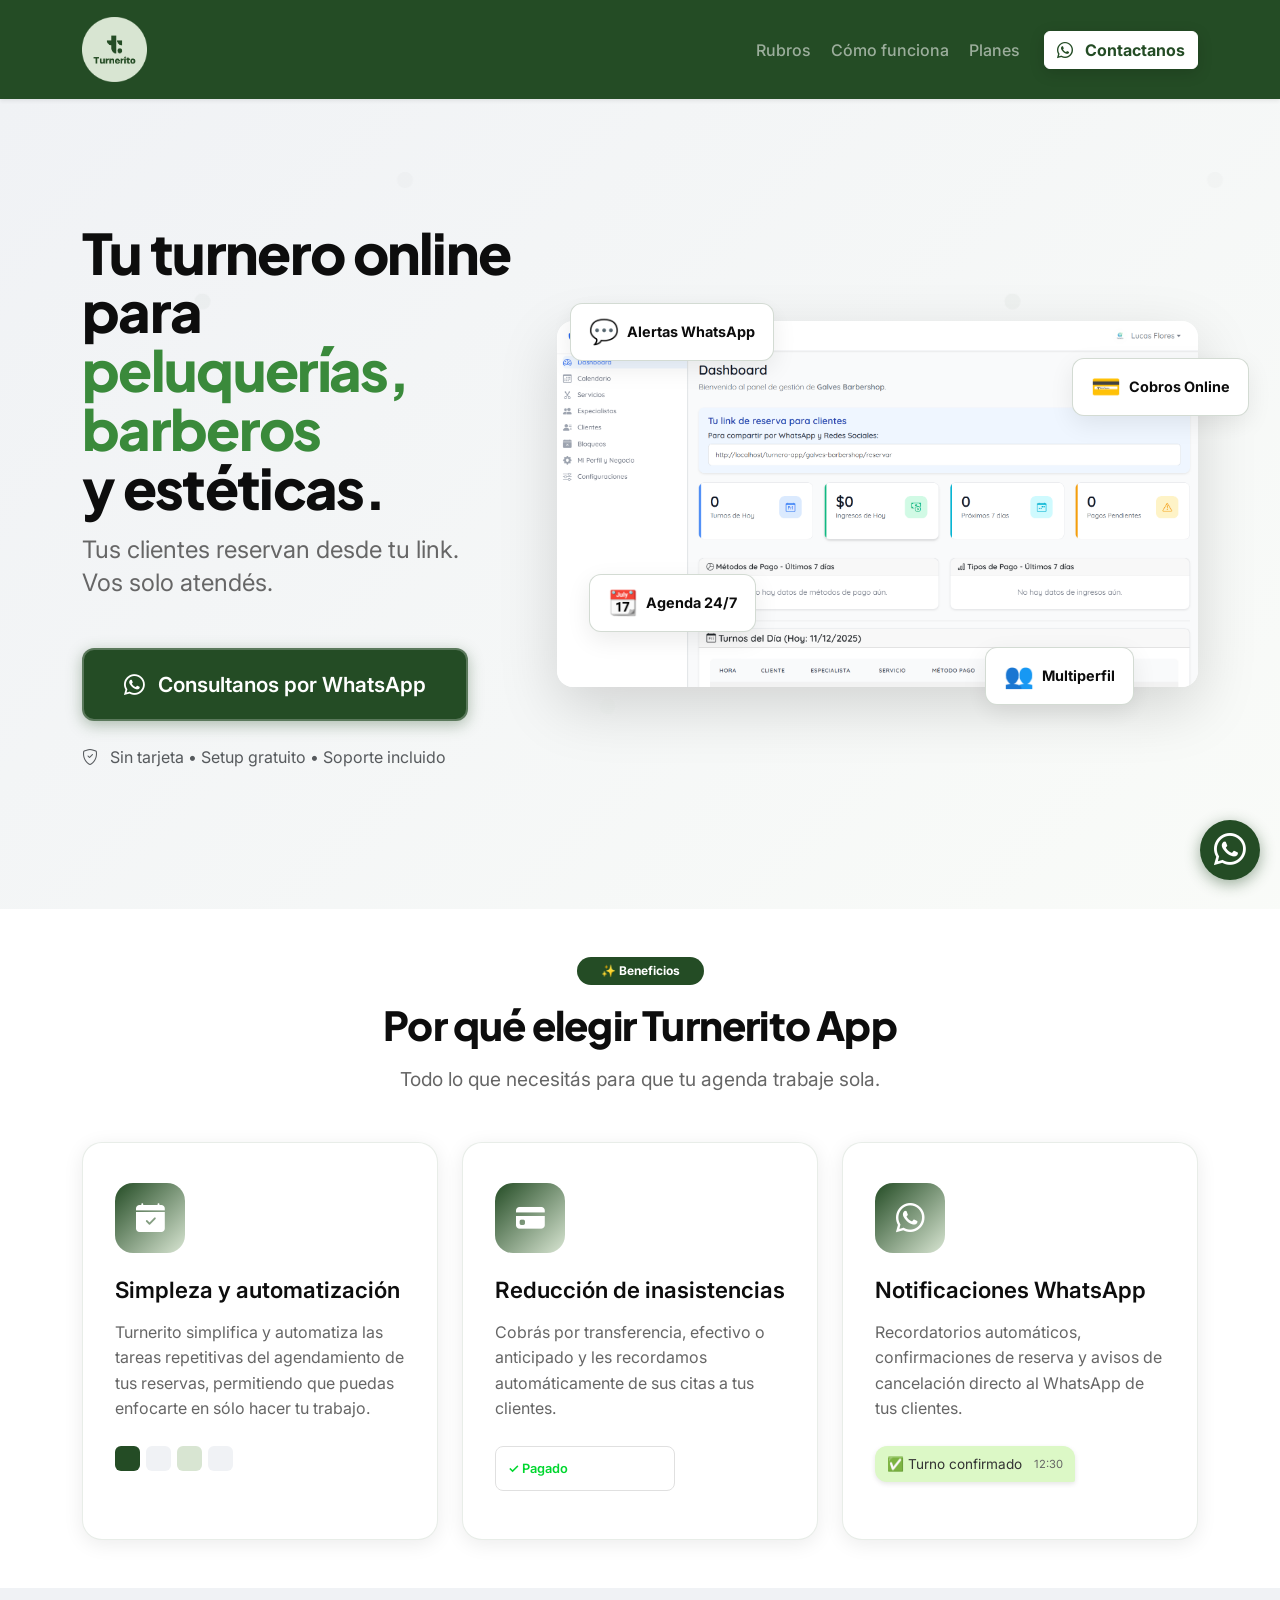
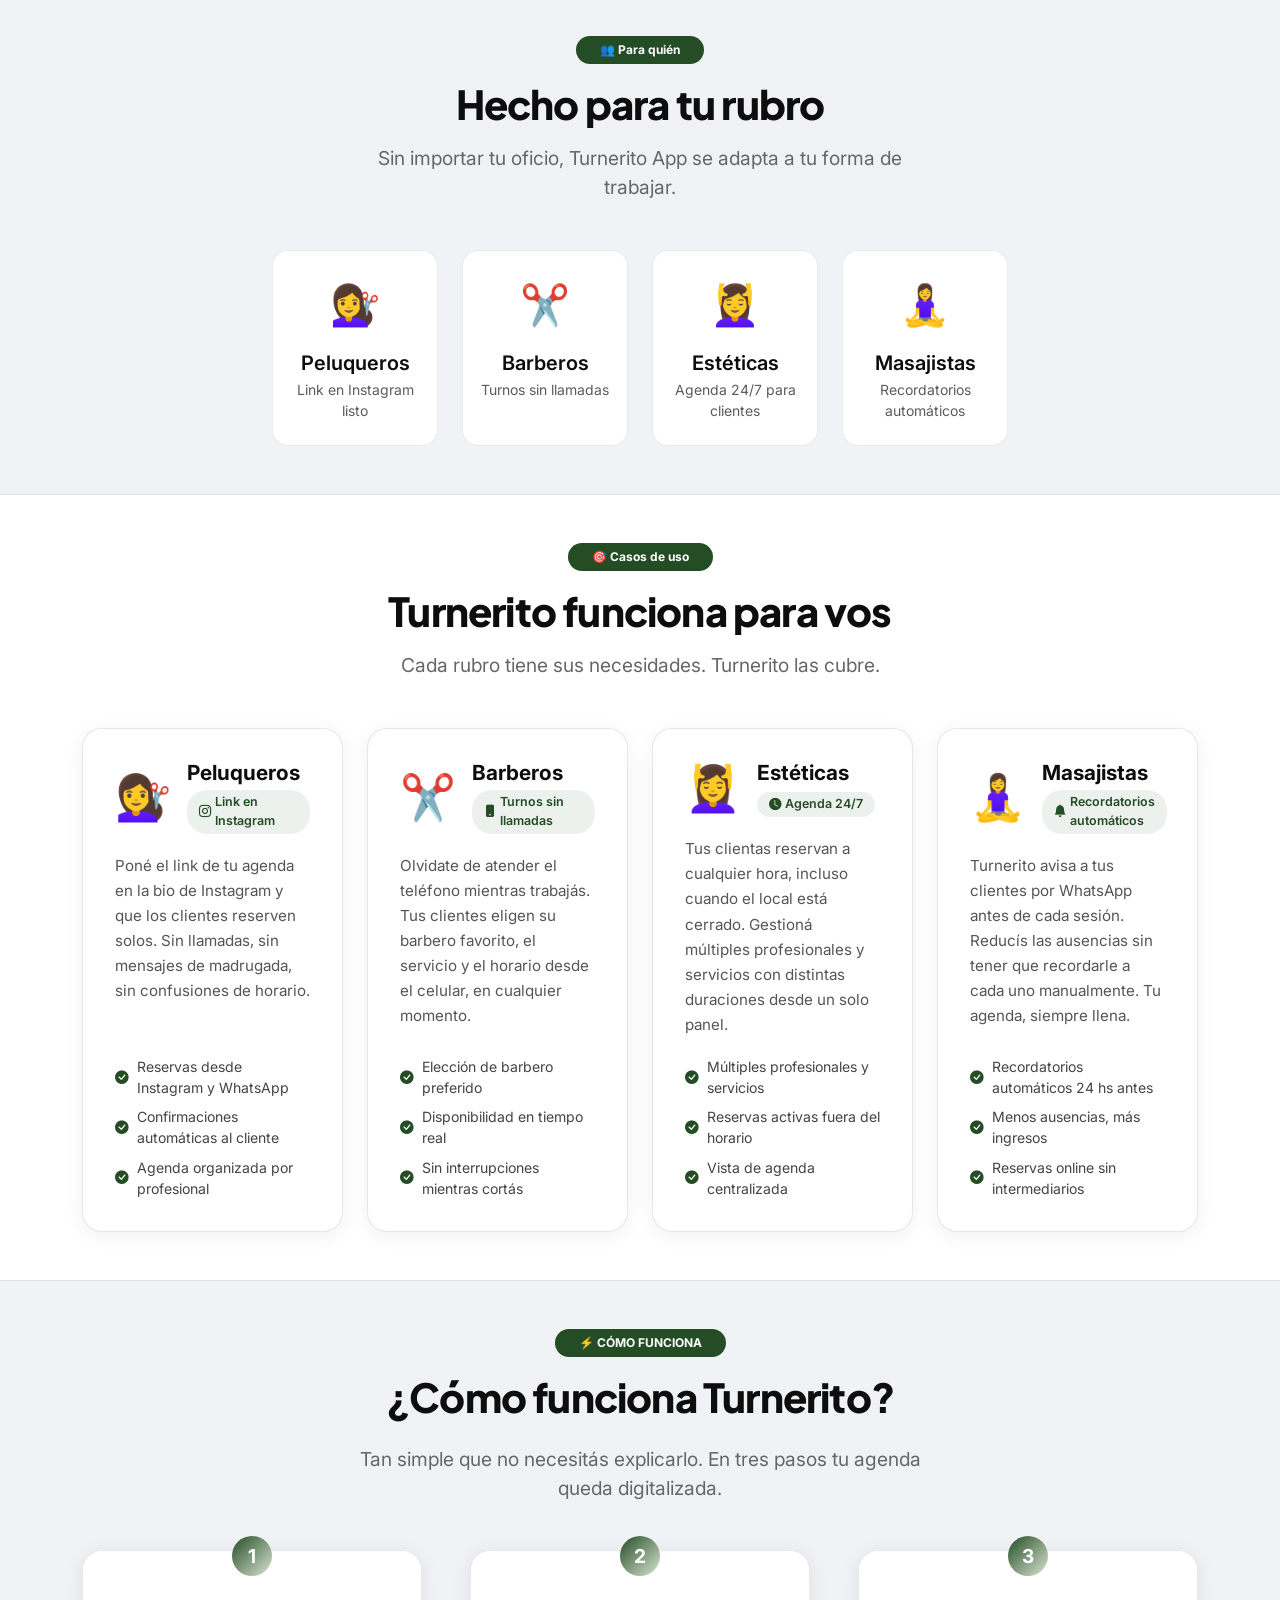
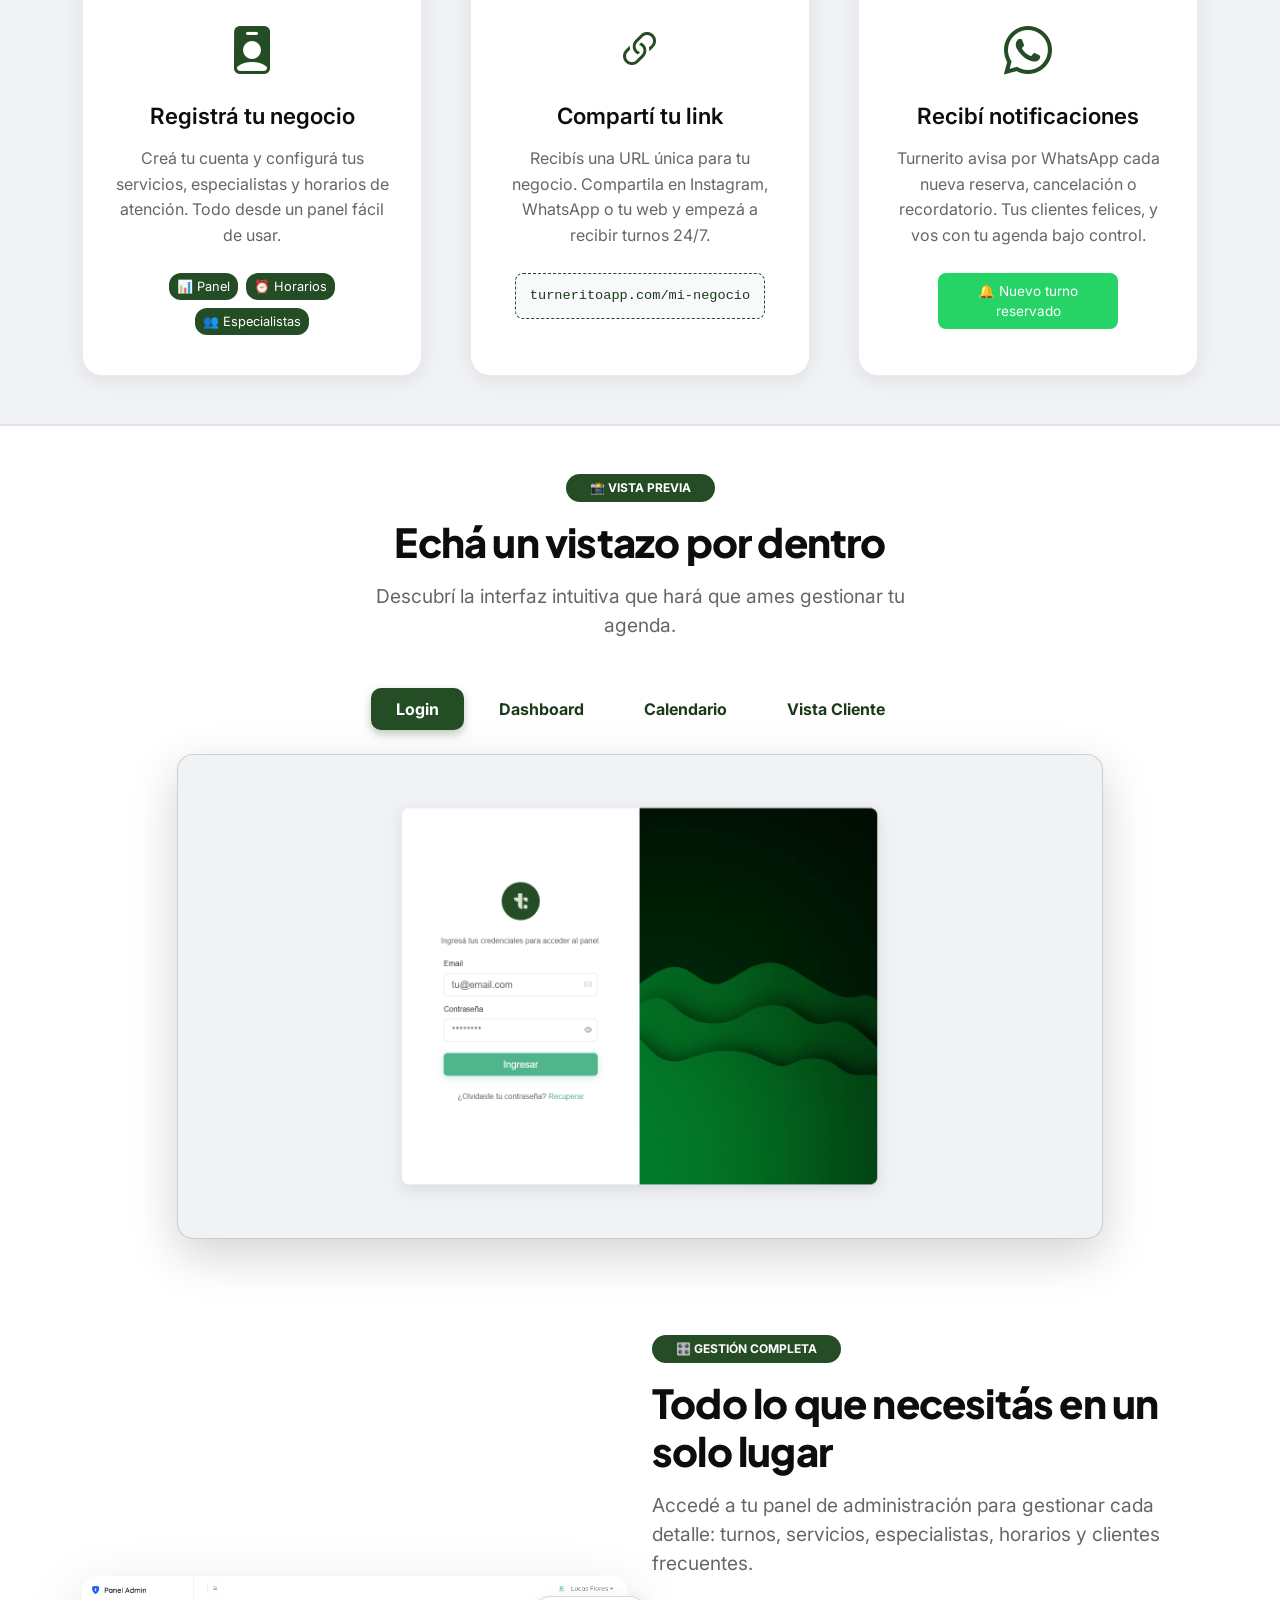
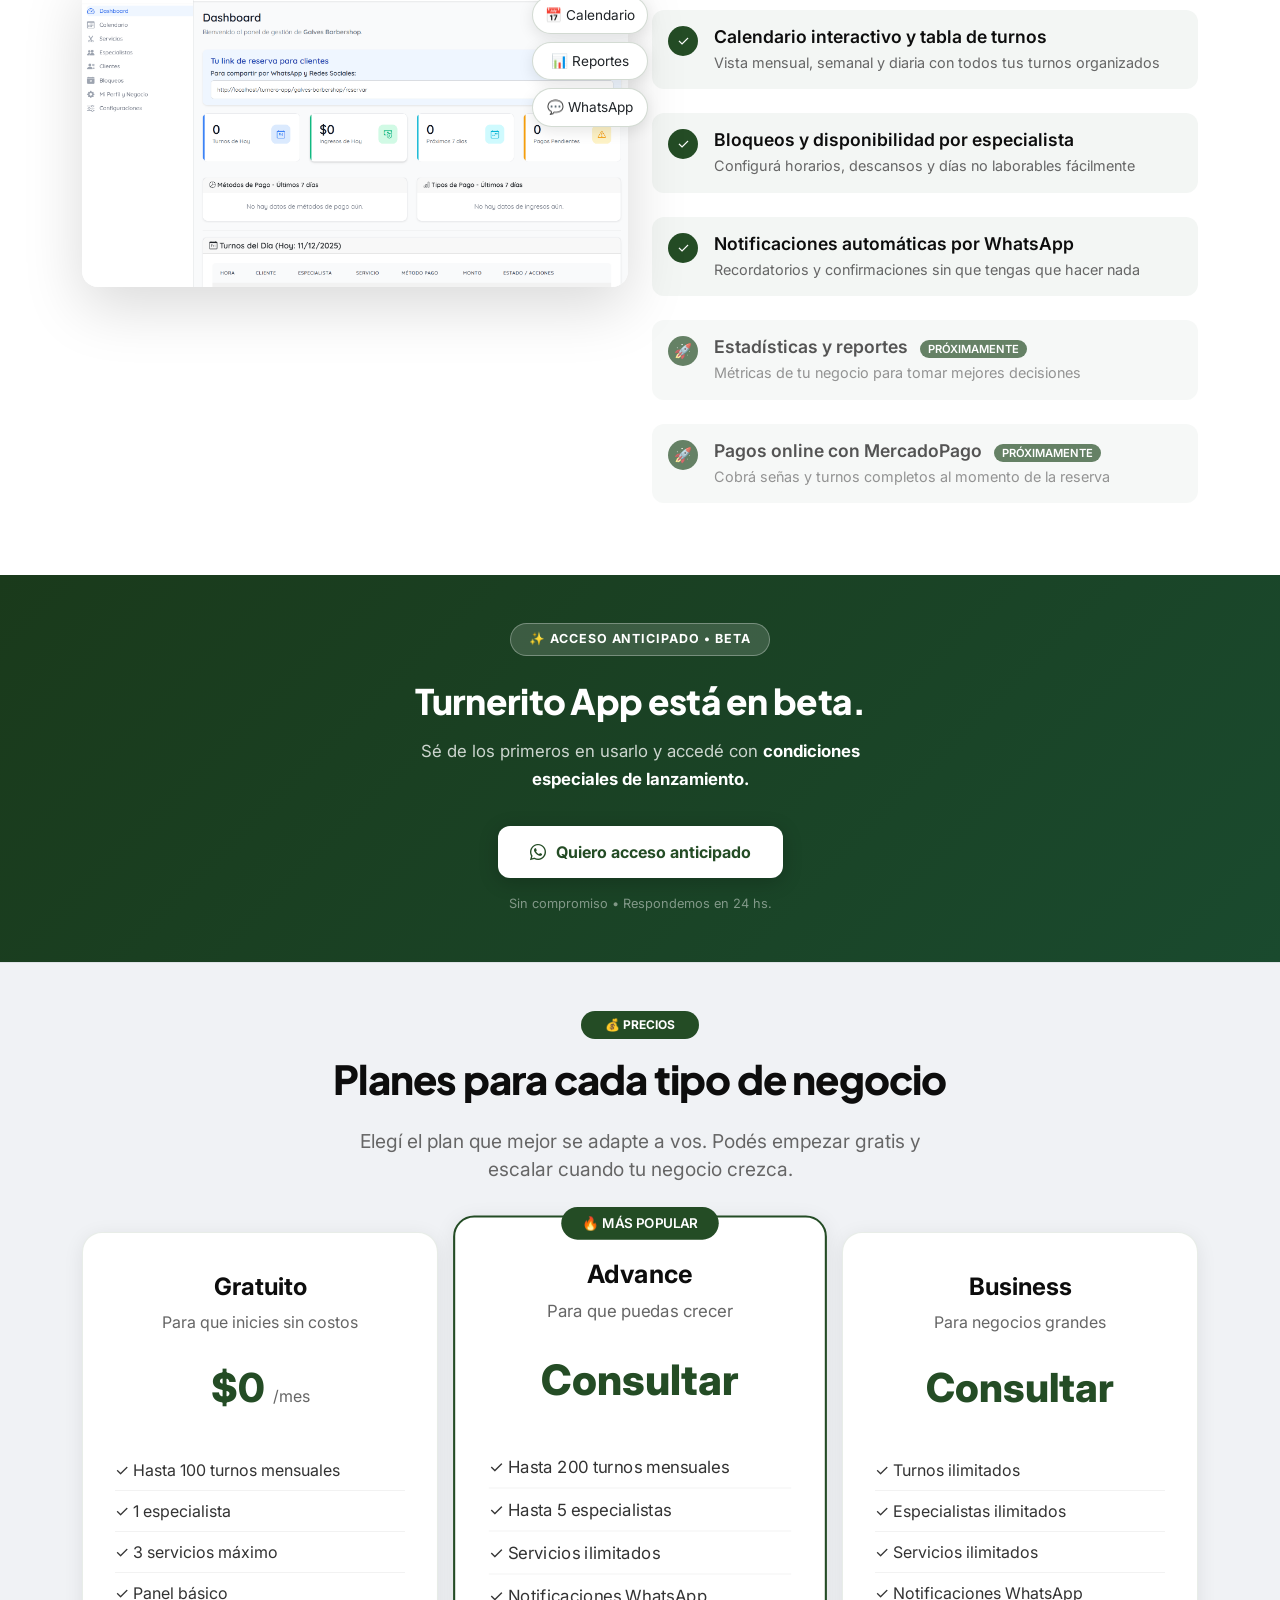
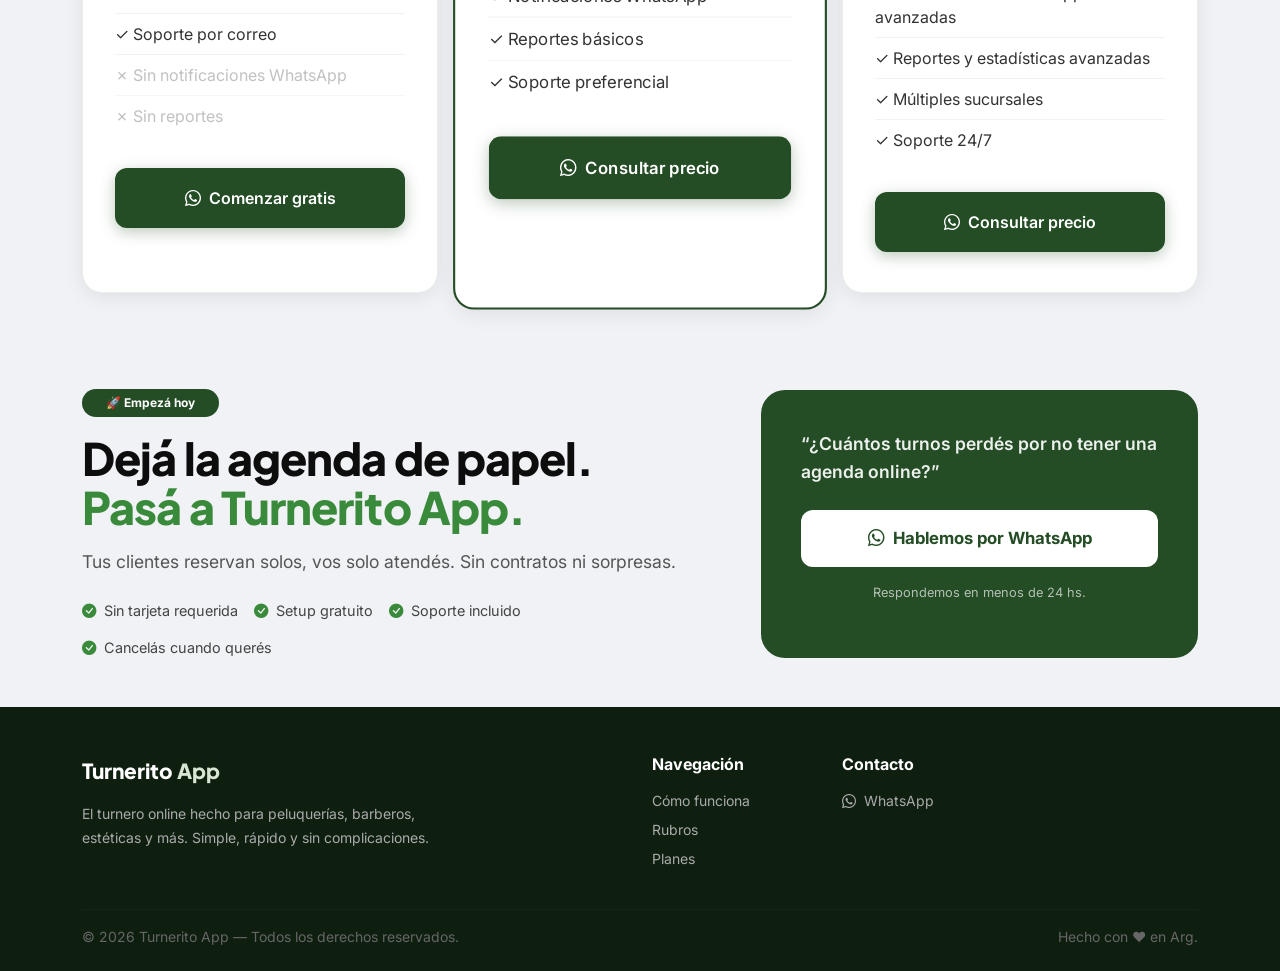
==== index.html @ 919f866d "feat - sumamos script para google analitycs" ====
<!DOCTYPE html>
<html lang="es">

<head>
    <!-- Google Analytics -->
    <script async src="https://www.googletagmanager.com/gtag/js?id=G-C1MW4RNTQC"></script>
    <script>
      window.dataLayer = window.dataLayer || [];
      function gtag(){dataLayer.push(arguments);}
      gtag('js', new Date());

      gtag('config', 'G-C1MW4RNTQC');
    </script>

    <meta charset="UTF-8">
    <meta name="viewport" content="width=device-width, initial-scale=1.0">
    <title>Turnerito App — Tu turnero online para peluquerías, barberos y estéticas</title>

    <!-- SEO básico -->
    <meta name="description" content="Turnerito App: el turnero online para peluquerías, barberos, estéticas y más. Tus clientes reservan desde tu link. Vos solo atendés.">
    <meta name="keywords" content="turnero online, agenda peluquería, reservas barbería, turnos estética, app turnos">
    <meta property="og:title" content="Turnerito App — Tu turnero online">
    <meta property="og:description" content="Tus clientes reservan desde tu link. Vos solo atendés. Sin complicaciones.">
    <meta property="og:type" content="website">
    <meta property="og:url" content="https://turneritoapp.com">

    <!-- Favicon -->
    <link rel="icon" type="image/x-icon" href="img/isologotipo_circular.ico">
    <link rel="shortcut icon" type="image/x-icon" href="img/isologotipo_circular.ico">

    <!-- Fuentes -->
    <link rel="preconnect" href="https://fonts.googleapis.com">
    <link rel="preconnect" href="https://fonts.gstatic.com" crossorigin>
    <link href="https://fonts.googleapis.com/css2?family=Inter:wght@300;400;500;600;700;800&family=Plus+Jakarta+Sans:wght@700;800;900&display=swap" rel="stylesheet">

    <!-- Bootstrap 5 -->
    <link href="https://cdn.jsdelivr.net/npm/bootstrap@5.3.3/dist/css/bootstrap.min.css" rel="stylesheet" integrity="sha384-QWTKZyjpPEjISv5WaRU9OFeRpok6YctnYmDr5pNlyT2bRjXh0JMhjY6hW+ALEwIH" crossorigin="anonymous">
    <!-- Bootstrap Icons -->
    <link rel="stylesheet" href="https://cdn.jsdelivr.net/npm/bootstrap-icons@1.11.3/font/bootstrap-icons.min.css">

    <style>
        /* ============================
           VARIABLES & RESET
        ============================ */
        :root {
            --turnerito-rich-black: #0D0D0D;
            --turnerito-bangladesh-green: #1a3a1b;
            --turnerito-mountain-meadow: #244C25;
            --turnerito-accent: #3a8a3b;
            --turnerito-caribbean-green: #D8E5D2;
            --turnerito-anti-flash-white: #F0F2F5;
            --turnerito-pine: #061816;
            --turnerito-basil: #164B43;
            --bs-body-font-family: "Inter", sans-serif;
            --bs-primary: #244C25;
            --bs-primary-rgb: 36, 76, 37;
            --font-display: "Plus Jakarta Sans", "Inter", sans-serif;
        }

        body {
            font-family: "Inter", sans-serif;
        }

        /* ============================
           BOOTSTRAP OVERRIDES
        ============================ */
        .btn-primary,
        .btn-primary:focus,
        .btn-primary:active {
            background-color: var(--turnerito-mountain-meadow) !important;
            border-color: var(--turnerito-mountain-meadow) !important;
            color: white !important;
            box-shadow: 0 4px 15px rgba(36, 76, 37, 0.3) !important;
        }

        .btn-primary:hover {
            background-color: var(--turnerito-bangladesh-green) !important;
            border-color: var(--turnerito-bangladesh-green) !important;
            transform: translateY(-2px);
            transition: all 0.3s ease;
            box-shadow: 0 6px 20px rgba(26, 58, 27, 0.4) !important;
        }

        .text-primary { color: var(--turnerito-accent) !important; }
        .bg-primary { background-color: var(--turnerito-mountain-meadow) !important; }
        .bg-light { background-color: var(--turnerito-anti-flash-white) !important; }

        .btn-outline-light:hover {
            background-color: rgba(255,255,255,0.15) !important;
        }

        /* ============================
           NAVBAR
        ============================ */
        .navbar {
            background-color: var(--turnerito-mountain-meadow) !important;
        }

        .navbar-brand img {
            height: 65px;
            width: auto;
            object-fit: contain;
        }

        /* ============================
           HERO
        ============================ */
        .hero-section {
            background: linear-gradient(135deg,
                var(--turnerito-anti-flash-white) 0%,
                rgba(216, 229, 210, 0.15) 100%);
            min-height: 90vh;
            display: flex;
            align-items: center;
            position: relative;
            overflow: hidden;
        }

        .hero-section::before {
            content: '';
            position: absolute;
            top: 0; left: 0; right: 0; bottom: 0;
            background: url('data:image/svg+xml,<svg xmlns="http://www.w3.org/2000/svg" viewBox="0 0 100 100"><defs><pattern id="grain" width="100" height="100" patternUnits="userSpaceOnUse"><circle cx="25" cy="25" r="1" fill="%23244C25" opacity="0.03"/><circle cx="75" cy="75" r="1" fill="%23D8E5D2" opacity="0.03"/><circle cx="50" cy="10" r="1" fill="%231a3a1b" opacity="0.02"/></pattern></defs><rect width="100" height="100" fill="url(%23grain)"/></svg>') repeat;
            pointer-events: none;
        }

        .min-vh-90 { min-height: 90vh; }

        .hero-title {
            font-family: var(--font-display);
            font-size: 3.5rem;
            font-weight: 900;
            line-height: 1.05;
            letter-spacing: -0.03em;
            color: var(--turnerito-rich-black);
            animation: fadeInUp 0.8s ease-out 0.4s both;
        }

        .hero-subtitle {
            font-size: 1.5rem;
            font-weight: 400;
            line-height: 1.4;
            color: #666;
            animation: fadeInUp 0.8s ease-out 0.6s both;
        }

        .btn-hero {
            font-size: 1.3rem;
            font-weight: 600;
            padding: 1.2rem 2.5rem;
            border-radius: 12px;
            text-decoration: none;
            animation: fadeInUp 0.8s ease-out 0.8s both;
            transition: all 0.3s ease;
        }

        .btn-hero:hover {
            transform: translateY(-3px) scale(1.02);
            box-shadow: 0 15px 40px rgba(37, 211, 102, 0.35) !important;
        }

        .btn-whatsapp-hero {
            background-color: var(--turnerito-mountain-meadow);
            color: white;
            border: 2px solid rgba(255,255,255,0.25);
            box-shadow: 0 4px 15px rgba(36, 76, 37, 0.35) !important;
        }

        .btn-whatsapp-hero:hover {
            background-color: var(--turnerito-bangladesh-green);
            color: white;
            border-color: rgba(255,255,255,0.35);
        }

        .hero-note {
            animation: fadeInUp 0.8s ease-out 1s both;
        }

        .hero-image-container {
            position: relative;
            animation: fadeInUp 0.8s ease-out 1.2s both;
        }

        .hero-image {
            border-radius: 16px;
            box-shadow: 0 20px 60px rgba(0, 0, 0, 0.15);
            transition: all 0.4s ease-in-out;
            width: 100%;
            max-width: 800px;
        }

        .hero-image:hover {
            transform: translateY(-10px) scale(1.02);
        }

        /* Burbujas flotantes */
        .floating-features {
            position: absolute;
            top: 0; left: 0;
            width: 100%; height: 100%;
            pointer-events: none;
        }

        .feature-bubble {
            position: absolute;
            background: white;
            padding: 10px 18px;
            border-radius: 12px;
            box-shadow: 0 8px 25px rgba(0, 0, 0, 0.08);
            border: 1px solid rgba(36, 76, 37, 0.2);
            animation: float 6s ease-in-out infinite;
            z-index: 10;
            display: inline-block;
        }

        .bubble-1 { top: -5%; left: 2%; animation-delay: 0s; }
        .bubble-2 { top: 10%; right: -8%; animation-delay: 1.5s; }
        .bubble-3 { bottom: 15%; left: 5%; animation-delay: 3s; }
        .bubble-4 { bottom: -5%; right: 10%; animation-delay: 4.5s; }

        .text-mini {
            font-size: 0.9rem;
            color: var(--turnerito-rich-black);
        }

        /* ============================
           SECCIÓN BADGES
        ============================ */
        .section-title {
            font-family: var(--font-display);
            font-size: 2.5rem;
            font-weight: 800;
            color: var(--turnerito-rich-black);
            margin-bottom: 1rem;
            letter-spacing: -0.02em;
        }

        .section-subtitle {
            font-size: 1.2rem;
            color: #666;
            max-width: 600px;
            margin: 0 auto 3rem;
            line-height: 1.5;
        }

        /* ============================
           BENEFIT CARDS
        ============================ */
        .benefit-card {
            background: white;
            border-radius: 20px;
            padding: 2.5rem 2rem;
            height: 100%;
            box-shadow: 0 4px 20px rgba(0, 0, 0, 0.08);
            border: 1px solid rgba(36, 76, 37, 0.1);
            transition: all 0.3s ease;
            position: relative;
            overflow: hidden;
        }

        .benefit-card:hover {
            transform: translateY(-5px);
            box-shadow: 0 10px 40px rgba(0, 0, 0, 0.12);
            border-color: var(--turnerito-mountain-meadow);
        }

        .benefit-icon {
            width: 70px;
            height: 70px;
            border-radius: 18px;
            background: linear-gradient(135deg, var(--turnerito-mountain-meadow), var(--turnerito-caribbean-green));
            display: flex;
            align-items: center;
            justify-content: center;
            margin-bottom: 1.5rem;
            color: white;
            font-size: 1.8rem;
        }

        .benefit-title {
            font-size: 1.4rem;
            font-weight: 600;
            color: var(--turnerito-rich-black);
            margin-bottom: 1rem;
        }

        .benefit-description {
            color: #666;
            line-height: 1.6;
            margin-bottom: 1.5rem;
        }

        /* Previews visuales dentro de benefit cards */
        .mini-calendar {
            display: grid;
            grid-template-columns: repeat(4, 1fr);
            gap: 4px;
            max-width: 120px;
        }

        .calendar-day {
            width: 25px;
            height: 25px;
            border-radius: 6px;
            background: #f0f2f5;
        }

        .calendar-day.active { background: var(--turnerito-mountain-meadow); }
        .calendar-day.booked { background: var(--turnerito-caribbean-green); }

        .payment-preview { max-width: 180px; }

        .payment-card {
            background: white;
            border: 1px solid #e0e0e0;
            border-radius: 8px;
            padding: 12px;
            margin-bottom: 8px;
            display: flex;
            justify-content: space-between;
            align-items: center;
        }

        .payment-brand { font-size: 0.8rem; color: #666; }
        .payment-status { font-size: 0.8rem; color: #00d72f; font-weight: 600; }

        .whatsapp-preview { max-width: 200px; }

        .whatsapp-message {
            background: #dcf8c6;
            border-radius: 12px 12px 2px 12px;
            padding: 8px 12px;
            display: flex;
            justify-content: space-between;
            align-items: center;
            box-shadow: 0 2px 5px rgba(0, 0, 0, 0.1);
        }

        .message-text { font-size: 0.85rem; color: #333; }
        .message-time { font-size: 0.7rem; color: #666; margin-left: 10px; }

        /* ============================
           PROFESSION CARDS
        ============================ */
        .profession-card {
            background: white;
            border-radius: 16px;
            padding: 1.5rem 1rem;
            text-align: center;
            border: 1px solid rgba(36, 76, 37, 0.1);
            transition: all 0.3s ease;
            height: 100%;
        }

        .profession-card:hover {
            transform: translateY(-5px);
            box-shadow: 0 8px 30px rgba(0, 0, 0, 0.1);
            border-color: var(--turnerito-mountain-meadow);
        }

        .profession-icon {
            font-size: 2.5rem;
            margin-bottom: 1rem;
            display: block;
        }

        /* ============================
           USE CASE CARDS
        ============================ */
        .use-case-card {
            background: white;
            border-radius: 20px;
            padding: 2rem;
            border: 1px solid rgba(36, 76, 37, 0.12);
            box-shadow: 0 4px 20px rgba(0, 0, 0, 0.06);
            transition: all 0.3s ease;
            display: flex;
            flex-direction: column;
        }

        .use-case-card:hover {
            transform: translateY(-5px);
            box-shadow: 0 12px 40px rgba(0, 0, 0, 0.11);
            border-color: var(--turnerito-mountain-meadow);
        }

        .use-case-header {
            display: flex;
            align-items: center;
            gap: 1rem;
            margin-bottom: 1.2rem;
        }

        .use-case-emoji {
            font-size: 2.8rem;
            line-height: 1;
            flex-shrink: 0;
        }

        .use-case-title {
            font-size: 1.3rem;
            font-weight: 700;
            color: var(--turnerito-rich-black);
            margin: 0 0 0.3rem;
        }

        .use-case-tag {
            display: inline-flex;
            align-items: center;
            background: rgba(36, 76, 37, 0.08);
            color: var(--turnerito-mountain-meadow);
            border-radius: 20px;
            padding: 3px 12px;
            font-size: 0.78rem;
            font-weight: 600;
        }

        .use-case-desc {
            color: #555;
            line-height: 1.65;
            font-size: 0.95rem;
            margin-bottom: 1.2rem;
            flex: 1;
        }

        .use-case-list {
            list-style: none;
            padding: 0;
            margin: 0;
            display: flex;
            flex-direction: column;
            gap: 0.5rem;
        }

        .use-case-list li {
            display: flex;
            align-items: center;
            gap: 0.5rem;
            font-size: 0.88rem;
            color: #444;
        }

        .use-case-list li i {
            color: var(--turnerito-mountain-meadow);
            font-size: 0.85rem;
            flex-shrink: 0;
        }

        /* ============================
           HOW IT WORKS
        ============================ */
        .step-card {
            background: white;
            border-radius: 20px;
            padding: 2.5rem 2rem;
            height: 100%;
            text-align: center;
            box-shadow: 0 4px 20px rgba(0, 0, 0, 0.08);
            border: 1px solid rgba(36, 76, 37, 0.1);
            transition: all 0.3s ease;
            position: relative;
        }

        .step-card:hover {
            transform: translateY(-5px);
            box-shadow: 0 10px 40px rgba(0, 0, 0, 0.12);
        }

        .step-number {
            position: absolute;
            top: -15px;
            left: 50%;
            transform: translateX(-50%);
            width: 40px;
            height: 40px;
            background: linear-gradient(135deg, var(--turnerito-mountain-meadow), var(--turnerito-caribbean-green));
            color: white;
            border-radius: 50%;
            display: flex;
            align-items: center;
            justify-content: center;
            font-weight: bold;
            font-size: 1.2rem;
        }

        .step-icon {
            font-size: 3rem;
            color: var(--turnerito-mountain-meadow);
            margin: 1.5rem 0 1rem;
        }

        .step-title {
            font-size: 1.4rem;
            font-weight: 600;
            color: var(--turnerito-rich-black);
            margin-bottom: 1rem;
        }

        .step-description {
            color: #666;
            line-height: 1.6;
            margin-bottom: 1.5rem;
        }

        .setup-preview {
            display: flex;
            gap: 8px;
            justify-content: center;
            flex-wrap: wrap;
        }

        .setup-item {
            background: var(--turnerito-mountain-meadow);
            color: white;
            padding: 4px 8px;
            border-radius: 12px;
            font-size: 0.8rem;
        }

        .link-preview {
            background: #f8f9fa;
            border: 1px dashed var(--turnerito-mountain-meadow);
            border-radius: 8px;
            padding: 12px;
            display: flex;
            align-items: center;
            gap: 8px;
            max-width: 250px;
            margin: 0 auto;
        }

        .link-text {
            font-size: 0.85rem;
            color: var(--turnerito-bangladesh-green);
            font-family: monospace;
            flex: 1;
        }

        .copy-btn { background: none; border: none; cursor: pointer; }

        .notification-preview {
            background: #25d366;
            color: white;
            border-radius: 8px;
            padding: 8px 12px;
            font-size: 0.85rem;
            max-width: 180px;
            margin: 0 auto;
        }

        /* ============================
           SCREENSHOTS SECTION
        ============================ */
        .screenshots-section .nav-pills .nav-link {
            color: var(--turnerito-bangladesh-green);
            border: 1px solid transparent;
            transition: all 0.3s ease;
            border-radius: 10px;
            margin: 0 5px;
        }

        .screenshots-section .nav-pills .nav-link.active {
            background-color: var(--turnerito-mountain-meadow) !important;
            color: white !important;
            box-shadow: 0 4px 10px rgba(36, 76, 37, 0.3);
        }

        .screenshots-section .nav-pills .nav-link:hover:not(.active) {
            background-color: rgba(36, 76, 37, 0.08);
            border-color: var(--turnerito-mountain-meadow);
        }

        .tab-content img {
            width: 100%;
            height: auto;
            display: block;
            transition: transform 0.5s ease;
        }

        /* ============================
           MANAGEMENT SECTION
        ============================ */
        .management-image {
            border-radius: 16px;
            box-shadow: 0 20px 60px rgba(0, 0, 0, 0.15);
        }

        .management-image-container { position: relative; }

        .feature-badges {
            position: absolute;
            top: 20px;
            right: -20px;
            display: flex;
            flex-direction: column;
            gap: 8px;
        }

        .feature-badge {
            background: white;
            padding: 8px 12px;
            border-radius: 20px;
            font-size: 0.85rem;
            box-shadow: 0 4px 15px rgba(0, 0, 0, 0.1);
            border: 1px solid rgba(36, 76, 37, 0.2);
        }

        .feature-list { margin-top: 2rem; }

        .feature-item {
            display: flex;
            align-items: flex-start;
            margin-bottom: 1.5rem;
            padding: 1rem;
            background: rgba(36, 76, 37, 0.05);
            border-radius: 12px;
            transition: all 0.3s ease;
        }

        .feature-item:hover {
            background: rgba(36, 76, 37, 0.08);
            transform: translateX(5px);
        }

        .feature-item.coming-soon { opacity: 0.7; }

        .feature-check {
            background: var(--turnerito-mountain-meadow);
            color: white;
            width: 30px;
            height: 30px;
            border-radius: 50%;
            display: flex;
            align-items: center;
            justify-content: center;
            margin-right: 1rem;
            font-size: 0.9rem;
            flex-shrink: 0;
        }

        .feature-content h5 {
            font-size: 1.1rem;
            font-weight: 600;
            color: var(--turnerito-rich-black);
            margin-bottom: 0.3rem;
        }

        .feature-content p {
            color: #666;
            margin: 0;
            font-size: 0.9rem;
        }

        .badge-soon {
            background: var(--turnerito-mountain-meadow);
            color: white;
            font-size: 0.7rem;
            padding: 2px 8px;
            border-radius: 10px;
            margin-left: 8px;
        }

        /* ============================
           PRICING SECTION
        ============================ */
        .pricing-card {
            background: white;
            border-radius: 20px;
            padding: 2.5rem 2rem;
            height: 100%;
            box-shadow: 0 4px 20px rgba(0, 0, 0, 0.08);
            border: 1px solid rgba(36, 76, 37, 0.1);
            transition: all 0.3s ease;
            position: relative;
        }

        .pricing-card:hover {
            transform: translateY(-5px);
            box-shadow: 0 10px 40px rgba(0, 0, 0, 0.12);
        }

        .pricing-card.featured {
            border: 2px solid var(--turnerito-mountain-meadow);
            transform: scale(1.05);
        }

        .popular-badge {
            position: absolute;
            top: -10px;
            left: 50%;
            transform: translateX(-50%);
            background: var(--turnerito-mountain-meadow);
            color: white;
            padding: 6px 20px;
            border-radius: 20px;
            font-size: 0.8rem;
            font-weight: 600;
            white-space: nowrap;
        }

        .pricing-header {
            text-align: center;
            margin-bottom: 2rem;
        }

        .pricing-title {
            font-size: 1.5rem;
            font-weight: 700;
            color: var(--turnerito-rich-black);
            margin-bottom: 0.5rem;
        }

        .pricing-subtitle {
            color: #666;
            margin-bottom: 1.5rem;
        }

        .pricing-price {
            display: flex;
            align-items: baseline;
            justify-content: center;
            gap: 0.5rem;
        }

        .price-amount {
            font-size: 2.5rem;
            font-weight: 800;
            color: var(--turnerito-mountain-meadow);
        }

        .price-period { color: #666; font-size: 1rem; }

        .pricing-features { margin-bottom: 2rem; }

        .pricing-features .feature {
            padding: 0.5rem 0;
            color: #333;
            border-bottom: 1px solid rgba(0, 0, 0, 0.05);
        }

        .pricing-features .feature:last-child { border-bottom: none; }

        .pricing-features .feature-disabled {
            padding: 0.5rem 0;
            color: #999;
            border-bottom: 1px solid rgba(0, 0, 0, 0.05);
            opacity: 0.6;
        }

        .pricing-features .feature-disabled:last-child { border-bottom: none; }

        .pricing-btn {
            width: 100%;
            padding: 1rem 2rem;
            border-radius: 12px;
            font-weight: 600;
            font-size: 1rem;
            border: none;
            cursor: pointer;
            transition: all 0.3s ease;
            text-decoration: none;
            display: flex;
            align-items: center;
            justify-content: center;
            gap: 8px;
        }

        .pricing-btn.btn-whatsapp {
            background-color: var(--turnerito-mountain-meadow);
            color: white;
            border: 2px solid transparent;
            box-shadow: 0 4px 15px rgba(36, 76, 37, 0.3);
        }

        .pricing-btn.btn-whatsapp:hover {
            background-color: var(--turnerito-bangladesh-green);
            transform: translateY(-2px);
            color: white;
            box-shadow: 0 6px 20px rgba(26, 58, 27, 0.4);
        }

        /* ============================
           FINAL CTA
        ============================ */
        .final-cta {
            background: var(--turnerito-anti-flash-white);
            position: relative;
        }

        .cta-title {
            font-family: var(--font-display);
            font-size: 2.8rem;
            font-weight: 800;
            margin-bottom: 1rem;
            line-height: 1.1;
            letter-spacing: -0.02em;
            color: var(--turnerito-rich-black);
        }

        .cta-subtitle {
            font-size: 1.1rem;
            margin-bottom: 1.5rem;
            color: #555;
            line-height: 1.6;
        }

        .cta-trust-items {
            display: flex;
            flex-wrap: wrap;
            gap: 1rem;
            font-size: 0.9rem;
            color: #444;
        }

        .cta-trust-items span i {
            color: var(--turnerito-accent);
        }

        .cta-action-card {
            background: var(--turnerito-mountain-meadow);
            border-radius: 24px;
            padding: 2.5rem;
            color: white;
            height: 100%;
            display: flex;
            flex-direction: column;
            justify-content: center;
        }

        .cta-action-quote {
            font-size: 1.1rem;
            font-weight: 600;
            line-height: 1.6;
            margin-bottom: 1.5rem;
            opacity: 0.92;
        }

        .btn-cta {
            background: white;
            color: var(--turnerito-mountain-meadow);
            padding: 1rem 1.5rem;
            font-size: 1.05rem;
            font-weight: 700;
            border-radius: 12px;
            border: none;
            text-decoration: none;
            display: flex;
            align-items: center;
            justify-content: center;
            gap: 8px;
            width: 100%;
            transition: all 0.3s ease;
        }

        .btn-cta:hover {
            transform: translateY(-2px);
            box-shadow: 0 8px 25px rgba(0, 0, 0, 0.25);
            color: var(--turnerito-bangladesh-green);
        }

        .cta-note {
            font-size: 0.8rem;
            opacity: 0.65;
            margin-top: 1rem;
            text-align: center;
        }

        /* ============================
           WHATSAPP FLOAT
        ============================ */
        .whatsapp-float {
            position: fixed;
            bottom: 20px;
            right: 20px;
            background-color: var(--turnerito-mountain-meadow);
            color: #fff;
            font-size: 2rem;
            width: 60px;
            height: 60px;
            border-radius: 50%;
            display: flex;
            justify-content: center;
            align-items: center;
            box-shadow: 0 4px 15px rgba(36, 76, 37, 0.45);
            z-index: 1000;
            transition: all 0.3s ease;
            text-decoration: none;
        }

        .whatsapp-float:hover {
            background-color: var(--turnerito-bangladesh-green);
            transform: scale(1.1);
            color: white;
        }

        /* ============================
           UTILITIES
        ============================ */
        .py-lg-6 { padding-top: 5rem; padding-bottom: 5rem; }

        /* ============================
           SCROLL OFFSET (sticky nav)
        ============================ */
        section[id], div[id] {
            scroll-margin-top: 78px;
        }

        /* ============================
           ANIMACIONES
        ============================ */
        @keyframes fadeInUp {
            from { opacity: 0; transform: translateY(30px); }
            to   { opacity: 1; transform: translateY(0); }
        }

        @keyframes float {
            0%, 100% { transform: translateY(0px); }
            50%       { transform: translateY(-10px); }
        }

        /* ============================
           RESPONSIVE
        ============================ */
        @media (max-width: 768px) {
            .navbar-brand img { height: 35px !important; }

            .hero-section {
                padding-top: 2rem;
                padding-bottom: 2rem;
                min-height: auto !important;
            }

            .hero-title { font-size: 2.3rem !important; line-height: 1.2 !important; }
            .hero-subtitle { font-size: 1.1rem !important; }

            .btn-hero {
                font-size: 1rem !important;
                padding: 12px 24px !important;
                display: inline-flex !important;
                margin-bottom: 1rem !important;
            }

            .floating-features {
                position: relative !important;
                display: flex !important;
                flex-wrap: wrap;
                gap: 10px;
                justify-content: center;
                margin-top: 30px;
                height: auto !important;
            }

            .feature-bubble {
                position: relative !important;
                top: auto !important; left: auto !important;
                right: auto !important; bottom: auto !important;
                width: calc(50% - 10px) !important;
                animation: none !important;
                padding: 10px !important;
                transform: none !important;
            }

            .hero-image { margin-top: 20px; }

            .screenshots-section .nav-pills {
                flex-wrap: nowrap !important;
                overflow-x: auto !important;
                justify-content: flex-start !important;
                padding-bottom: 15px;
            }

            .screenshots-section .nav-link {
                white-space: nowrap;
                font-size: 0.85rem;
                margin-right: 8px !important;
            }

            .section-title { font-size: 1.8rem !important; }

            .cta-title { font-size: 1.8rem !important; }

            .cta-action-card { border-radius: 18px; padding: 1.8rem; margin-top: 0; }

            .btn-cta {
                font-size: 1rem !important;
                padding: 1rem !important;
            }

            .feature-badges { display: none; }

            .whatsapp-float {
                width: 50px;
                height: 50px;
                bottom: 15px;
                right: 15px;
                font-size: 1.5rem;
            }

            .pricing-card.featured { transform: scale(1); }

            .py-5 {
                padding-top: 3rem !important;
                padding-bottom: 3rem !important;
            }
        }
    </style>
</head>

<body>

<!-- ============================
     NAV
============================ -->
<nav class="navbar navbar-expand-lg navbar-dark shadow-sm sticky-top">
    <div class="container py-1">
        <a class="navbar-brand d-flex align-items-center" href="#">
            <img src="img/isologotipo_completo_circular_positivo.png.png" alt="Turnerito App">
        </a>
        <button class="navbar-toggler border-0" type="button" data-bs-toggle="collapse" data-bs-target="#navbarNav">
            <span class="navbar-toggler-icon"></span>
        </button>
        <div class="collapse navbar-collapse" id="navbarNav">
            <ul class="navbar-nav ms-auto me-3 align-items-lg-center gap-lg-1">
                <li class="nav-item">
                    <a class="nav-link fw-medium" href="#para-quien">Rubros</a>
                </li>
                <li class="nav-item">
                    <a class="nav-link fw-medium" href="#como-funciona">Cómo funciona</a>
                </li>
                <li class="nav-item">
                    <a class="nav-link fw-medium" href="#planes">Planes</a>
                </li>
            </ul>
            <a href="https://wa.me/5493515303017?text=Hola!%20Quiero%20saber%20m%C3%A1s%20sobre%20Turnerito%20%F0%9F%93%85"
               class="btn fw-bold"
               style="background-color: white; color: var(--turnerito-mountain-meadow); border-color: white; box-shadow: 0 4px 15px rgba(0,0,0,0.15);"
               target="_blank">
                <i class="bi bi-whatsapp me-2"></i> Contactanos
            </a>
        </div>
    </div>
</nav>

<!-- ============================
     HERO
============================ -->
<main class="hero-section">
    <div class="container">
        <div class="row align-items-center min-vh-90">
            <div class="col-lg-5 text-center text-lg-start">
                <h1 class="hero-title mb-3">
                    Tu turnero online para<br class="d-none d-lg-block">
                    <span class="text-primary">peluquerías, barberos</span><br class="d-none d-lg-block">
                    y estéticas.
                </h1>

                <p class="hero-subtitle mb-5">
                    Tus clientes reservan desde tu link.<br class="d-none d-lg-block">
                    Vos solo atendés.
                </p>

                <div class="hero-cta mb-4">
                    <a href="https://wa.me/5493515303017?text=Hola!%20Quiero%20saber%20m%C3%A1s%20sobre%20Turnerito%20%F0%9F%93%85"
                       class="btn btn-hero btn-whatsapp-hero shadow-lg"
                       target="_blank">
                        <i class="bi bi-whatsapp me-2"></i>
                        Consultanos por WhatsApp
                    </a>
                </div>

                <p class="hero-note text-muted">
                    <i class="bi bi-shield-check me-2"></i>
                    Sin tarjeta &bull; Setup gratuito &bull; Soporte incluido
                </p>
            </div>

            <div class="col-lg-7 text-center mt-5 mt-lg-0">
                <div class="hero-image-container">
                    <img src="img/sistema-ejemplo2.png" class="img-fluid hero-image" alt="Vista previa del panel de admin">

                    <div class="floating-features">
                        <div class="feature-bubble bubble-1">
                            <div class="d-flex align-items-center">
                                <div class="fs-4 me-2">💬</div>
                                <div class="text-mini fw-bold">Alertas WhatsApp</div>
                            </div>
                        </div>
                        <div class="feature-bubble bubble-2">
                            <div class="d-flex align-items-center">
                                <div class="fs-4 me-2">💳</div>
                                <div class="text-mini fw-bold">Cobros Online</div>
                            </div>
                        </div>
                        <div class="feature-bubble bubble-3">
                            <div class="d-flex align-items-center">
                                <div class="fs-4 me-2">📆</div>
                                <div class="text-mini fw-bold">Agenda 24/7</div>
                            </div>
                        </div>
                        <div class="feature-bubble bubble-4">
                            <div class="d-flex align-items-center">
                                <div class="fs-4 me-2">👥</div>
                                <div class="text-mini fw-bold">Multiperfil</div>
                            </div>
                        </div>
                    </div>
                </div>
            </div>
        </div>
    </div>
</main>

<!-- ============================
     BENEFICIOS
============================ -->
<section class="benefits-section py-5">
    <div class="container">
        <div class="text-center mb-5">
            <div class="section-badge mb-3">
                <span class="badge text-white px-4 py-2 rounded-pill" style="background-color: #244C25;">
                    ✨ Beneficios
                </span>
            </div>
            <h2 class="section-title">Por qué elegir Turnerito App</h2>
            <p class="section-subtitle">
                Todo lo que necesitás para que tu agenda trabaje sola.
            </p>
        </div>

        <div class="row g-4">
            <!-- Benefit 1 -->
            <div class="col-lg-4">
                <div class="benefit-card">
                    <div class="benefit-icon">
                        <i class="bi bi-calendar-check-fill"></i>
                    </div>
                    <div class="benefit-content">
                        <h3 class="benefit-title">Simpleza y automatización</h3>
                        <p class="benefit-description">
                            Turnerito simplifica y automatiza las tareas repetitivas del agendamiento de tus reservas, permitiendo que puedas enfocarte en sólo hacer tu trabajo.
                        </p>
                    </div>
                    <div class="benefit-visual">
                        <div class="feature-preview">
                            <div class="mini-calendar">
                                <div class="calendar-day active"></div>
                                <div class="calendar-day"></div>
                                <div class="calendar-day booked"></div>
                                <div class="calendar-day"></div>
                            </div>
                        </div>
                    </div>
                </div>
            </div>

            <!-- Benefit 2 -->
            <div class="col-lg-4">
                <div class="benefit-card">
                    <div class="benefit-icon">
                        <i class="bi bi-credit-card-fill"></i>
                    </div>
                    <div class="benefit-content">
                        <h3 class="benefit-title">Reducción de inasistencias</h3>
                        <p class="benefit-description">
                            Cobrás por transferencia, efectivo o anticipado y les recordamos automáticamente de sus citas a tus clientes.
                        </p>
                    </div>
                    <div class="benefit-visual">
                        <div class="payment-preview">
                            <div class="payment-card">
                                <span class="payment-status">✓ Pagado</span>
                            </div>
                        </div>
                    </div>
                </div>
            </div>

            <!-- Benefit 3 -->
            <div class="col-lg-4">
                <div class="benefit-card">
                    <div class="benefit-icon">
                        <i class="bi bi-whatsapp"></i>
                    </div>
                    <div class="benefit-content">
                        <h3 class="benefit-title">Notificaciones WhatsApp</h3>
                        <p class="benefit-description">
                            Recordatorios automáticos, confirmaciones de reserva y avisos de cancelación directo al WhatsApp de tus clientes.
                        </p>
                    </div>
                    <div class="benefit-visual">
                        <div class="whatsapp-preview">
                            <div class="whatsapp-message">
                                <span class="message-text">✅ Turno confirmado</span>
                                <span class="message-time">12:30</span>
                            </div>
                        </div>
                    </div>
                </div>
            </div>
        </div>
    </div>
</section>

<!-- ============================
     PARA QUIEN
============================ -->
<section class="for-who-section py-5 bg-light" id="para-quien">
    <div class="container">
        <div class="text-center mb-5">
            <div class="section-badge mb-3">
                <span class="badge text-white px-4 py-2 rounded-pill" style="background-color: #244C25;">
                    👥 Para quién
                </span>
            </div>
            <h2 class="section-title">Hecho para tu rubro</h2>
            <p class="section-subtitle">
                Sin importar tu oficio, Turnerito App se adapta a tu forma de trabajar.
            </p>
        </div>

        <div class="row g-4 justify-content-center">
            <div class="col-6 col-md-4 col-lg-2">
                <div class="profession-card">
                    <div class="profession-icon">💇‍♀️</div>
                    <h3 class="h5 m-0 fw-semibold" style="color: var(--turnerito-rich-black);">Peluqueros</h3>
                    <p class="small text-muted mt-1 mb-0">Link en Instagram listo</p>
                </div>
            </div>
            <div class="col-6 col-md-4 col-lg-2">
                <div class="profession-card">
                    <div class="profession-icon">✂️</div>
                    <h3 class="h5 m-0 fw-semibold" style="color: var(--turnerito-rich-black);">Barberos</h3>
                    <p class="small text-muted mt-1 mb-0">Turnos sin llamadas</p>
                </div>
            </div>
            <div class="col-6 col-md-4 col-lg-2">
                <div class="profession-card">
                    <div class="profession-icon">💆‍♀️</div>
                    <h3 class="h5 m-0 fw-semibold" style="color: var(--turnerito-rich-black);">Estéticas</h3>
                    <p class="small text-muted mt-1 mb-0">Agenda 24/7 para clientes</p>
                </div>
            </div>
            <div class="col-6 col-md-4 col-lg-2">
                <div class="profession-card">
                    <div class="profession-icon">🧘‍♀️</div>
                    <h3 class="h5 m-0 fw-semibold" style="color: var(--turnerito-rich-black);">Masajistas</h3>
                    <p class="small text-muted mt-1 mb-0">Recordatorios automáticos</p>
                </div>
            </div>
        </div>
    </div>
</section>

<!-- ============================
     CASOS DE USO POR RUBRO
============================ -->
<section class="use-cases-section py-5 border-top" style="background: #fff;">
    <div class="container">
        <div class="text-center mb-5">
            <div class="section-badge mb-3">
                <span class="badge text-white px-4 py-2 rounded-pill" style="background-color: #244C25;">
                    🎯 Casos de uso
                </span>
            </div>
            <h2 class="section-title">Turnerito funciona para vos</h2>
            <p class="section-subtitle">
                Cada rubro tiene sus necesidades. Turnerito las cubre.
            </p>
        </div>

        <div class="row g-4">

            <!-- Peluqueros -->
            <div class="col-lg-3 col-md-6">
                <div class="use-case-card h-100">
                    <div class="use-case-header">
                        <span class="use-case-emoji">💇‍♀️</span>
                        <div>
                            <h3 class="use-case-title">Peluqueros</h3>
                            <span class="use-case-tag"><i class="bi bi-instagram me-1"></i>Link en Instagram</span>
                        </div>
                    </div>
                    <p class="use-case-desc">
                        Poné el link de tu agenda en la bio de Instagram y que los clientes reserven solos. Sin llamadas, sin mensajes de madrugada, sin confusiones de horario.
                    </p>
                    <ul class="use-case-list">
                        <li><i class="bi bi-check-circle-fill"></i> Reservas desde Instagram y WhatsApp</li>
                        <li><i class="bi bi-check-circle-fill"></i> Confirmaciones automáticas al cliente</li>
                        <li><i class="bi bi-check-circle-fill"></i> Agenda organizada por profesional</li>
                    </ul>
                </div>
            </div>

            <!-- Barberos -->
            <div class="col-lg-3 col-md-6">
                <div class="use-case-card h-100">
                    <div class="use-case-header">
                        <span class="use-case-emoji">✂️</span>
                        <div>
                            <h3 class="use-case-title">Barberos</h3>
                            <span class="use-case-tag"><i class="bi bi-phone-fill me-1"></i>Turnos sin llamadas</span>
                        </div>
                    </div>
                    <p class="use-case-desc">
                        Olvidate de atender el teléfono mientras trabajás. Tus clientes eligen su barbero favorito, el servicio y el horario desde el celular, en cualquier momento.
                    </p>
                    <ul class="use-case-list">
                        <li><i class="bi bi-check-circle-fill"></i> Elección de barbero preferido</li>
                        <li><i class="bi bi-check-circle-fill"></i> Disponibilidad en tiempo real</li>
                        <li><i class="bi bi-check-circle-fill"></i> Sin interrupciones mientras cortás</li>
                    </ul>
                </div>
            </div>

            <!-- Estéticas -->
            <div class="col-lg-3 col-md-6">
                <div class="use-case-card h-100">
                    <div class="use-case-header">
                        <span class="use-case-emoji">💆‍♀️</span>
                        <div>
                            <h3 class="use-case-title">Estéticas</h3>
                            <span class="use-case-tag"><i class="bi bi-clock-fill me-1"></i>Agenda 24/7</span>
                        </div>
                    </div>
                    <p class="use-case-desc">
                        Tus clientas reservan a cualquier hora, incluso cuando el local está cerrado. Gestioná múltiples profesionales y servicios con distintas duraciones desde un solo panel.
                    </p>
                    <ul class="use-case-list">
                        <li><i class="bi bi-check-circle-fill"></i> Múltiples profesionales y servicios</li>
                        <li><i class="bi bi-check-circle-fill"></i> Reservas activas fuera del horario</li>
                        <li><i class="bi bi-check-circle-fill"></i> Vista de agenda centralizada</li>
                    </ul>
                </div>
            </div>

            <!-- Masajistas -->
            <div class="col-lg-3 col-md-6">
                <div class="use-case-card h-100">
                    <div class="use-case-header">
                        <span class="use-case-emoji">🧘‍♀️</span>
                        <div>
                            <h3 class="use-case-title">Masajistas</h3>
                            <span class="use-case-tag"><i class="bi bi-bell-fill me-1"></i>Recordatorios automáticos</span>
                        </div>
                    </div>
                    <p class="use-case-desc">
                        Turnerito avisa a tus clientes por WhatsApp antes de cada sesión. Reducís las ausencias sin tener que recordarle a cada uno manualmente. Tu agenda, siempre llena.
                    </p>
                    <ul class="use-case-list">
                        <li><i class="bi bi-check-circle-fill"></i> Recordatorios automáticos 24 hs antes</li>
                        <li><i class="bi bi-check-circle-fill"></i> Menos ausencias, más ingresos</li>
                        <li><i class="bi bi-check-circle-fill"></i> Reservas online sin intermediarios</li>
                    </ul>
                </div>
            </div>

        </div>
    </div>
</section>

<!-- ============================
     CÓMO FUNCIONA
============================ -->
<section class="how-it-works py-5 bg-light border-top border-bottom" id="como-funciona">
    <div class="container text-center">
        <div class="section-badge mb-3">
            <span class="badge text-white px-4 py-2 rounded-pill" style="background-color: #244C25;">
                ⚡ CÓMO FUNCIONA
            </span>
        </div>
        <h2 class="section-title mb-4">¿Cómo funciona Turnerito?</h2>
        <p class="section-subtitle mb-5">Tan simple que no necesitás explicarlo. En tres pasos tu agenda queda digitalizada.</p>

        <div class="row g-5">
            <div class="col-md-4">
                <div class="step-card">
                    <div class="step-number">1</div>
                    <div class="step-icon">
                        <i class="bi bi-person-badge-fill"></i>
                    </div>
                    <h3 class="step-title h4">Registrá tu negocio</h3>
                    <p class="step-description">
                        Creá tu cuenta y configurá tus servicios, especialistas y horarios de atención. Todo desde un panel fácil de usar.
                    </p>
                    <div class="step-visual">
                        <div class="setup-preview">
                            <div class="setup-item">📊 Panel</div>
                            <div class="setup-item">⏰ Horarios</div>
                            <div class="setup-item">👥 Especialistas</div>
                        </div>
                    </div>
                </div>
            </div>

            <div class="col-md-4">
                <div class="step-card">
                    <div class="step-number">2</div>
                    <div class="step-icon">
                        <i class="bi bi-link-45deg"></i>
                    </div>
                    <h3 class="step-title h4">Compartí tu link</h3>
                    <p class="step-description">
                        Recibís una URL única para tu negocio. Compartila en Instagram, WhatsApp o tu web y empezá a recibir turnos 24/7.
                    </p>
                    <div class="step-visual">
                        <div class="link-preview">
                            <span class="link-text">turneritoapp.com/mi-negocio</span>
                            <!-- <button class="copy-btn">📋</button> -->
                        </div>
                    </div>
                </div>
            </div>

            <div class="col-md-4">
                <div class="step-card">
                    <div class="step-number">3</div>
                    <div class="step-icon">
                        <i class="bi bi-whatsapp"></i>
                    </div>
                    <h3 class="step-title h4">Recibí notificaciones</h3>
                    <p class="step-description">
                        Turnerito avisa por WhatsApp cada nueva reserva, cancelación o recordatorio. Tus clientes felices, y vos con tu agenda bajo control.
                    </p>
                    <div class="step-visual">
                        <div class="notification-preview">
                            🔔 Nuevo turno reservado
                        </div>
                    </div>
                </div>
            </div>
        </div>
    </div>
</section>

<!-- ============================
     CAPTURAS
============================ -->
<section class="screenshots-section py-5 bg-white border-top">
    <div class="container">
        <div class="text-center mb-5">
            <div class="section-badge mb-3">
                <span class="badge text-white px-4 py-2 rounded-pill" style="background-color: #244C25;">
                    📸 VISTA PREVIA
                </span>
            </div>
            <h2 class="section-title">Echá un vistazo por dentro</h2>
            <p class="section-subtitle">Descubrí la interfaz intuitiva que hará que ames gestionar tu agenda.</p>
        </div>

        <div class="row justify-content-center">
            <div class="col-lg-10">
                <ul class="nav nav-pills justify-content-center mb-4" id="pills-tab" role="tablist">
                    <li class="nav-item" role="presentation">
                        <button class="nav-link active fw-bold px-4" id="pills-login-tab" data-bs-toggle="pill" data-bs-target="#pills-login" type="button" role="tab">Login</button>
                    </li>
                    <li class="nav-item" role="presentation">
                        <button class="nav-link fw-bold px-4" id="pills-dash-tab" data-bs-toggle="pill" data-bs-target="#pills-dash" type="button" role="tab">Dashboard</button>
                    </li>
                    <li class="nav-item" role="presentation">
                        <button class="nav-link fw-bold px-4" id="pills-cal-tab" data-bs-toggle="pill" data-bs-target="#pills-cal" type="button" role="tab">Calendario</button>
                    </li>
                    <li class="nav-item" role="presentation">
                        <button class="nav-link fw-bold px-4" id="pills-reserva-tab" data-bs-toggle="pill" data-bs-target="#pills-reserva" type="button" role="tab">Vista Cliente</button>
                    </li>
                </ul>

                <div class="tab-content bg-light p-2 rounded-4 shadow-lg" id="pills-tabContent" style="border: 1px solid rgba(36, 76, 37, 0.2);">
                    <div class="tab-pane fade show active" id="pills-login" role="tabpanel" tabindex="0">
                        <img src="img/capturas/login-1.png" class="img-fluid rounded-3" alt="Login Turnerito">
                    </div>
                    <div class="tab-pane fade" id="pills-dash" role="tabpanel" tabindex="0">
                        <img src="img/capturas/dashboard-1.png" class="img-fluid rounded-3" alt="Dashboard Turnerito">
                    </div>
                    <div class="tab-pane fade" id="pills-cal" role="tabpanel" tabindex="0">
                        <img src="img/capturas/calendario-1.png" class="img-fluid rounded-3" alt="Calendario de Turnos">
                    </div>
                    <div class="tab-pane fade" id="pills-reserva" role="tabpanel" tabindex="0">
                        <img src="img/capturas/clientes-1.png" class="img-fluid rounded-3" alt="Interfaz de reserva para clientes">
                    </div>
                </div>
            </div>
        </div>
    </div>
</section>

<!-- ============================
     PANEL DE GESTION
============================ -->
<section class="management-section py-5">
    <div class="container">
        <div class="row align-items-center">
            <div class="col-lg-6 mb-4 mb-lg-0 text-center order-2 order-lg-1">
                <div class="management-image-container">
                    <img src="img/sistema-ejemplo2.png" class="img-fluid management-image" alt="Panel de administración Turnerito">
                    <div class="feature-badges">
                        <span class="feature-badge">📅 Calendario</span>
                        <span class="feature-badge">📊 Reportes</span>
                        <span class="feature-badge">💬 WhatsApp</span>
                    </div>
                </div>
            </div>
            <div class="col-lg-6 order-1 order-lg-2">
                <div class="section-badge mb-3">
                    <span class="badge text-white px-4 py-2 rounded-pill" style="background-color: #244C25;">
                        🎛️ GESTIÓN COMPLETA
                    </span>
                </div>
                <h2 class="section-title mb-3">Todo lo que necesitás en un solo lugar</h2>
                <p class="section-subtitle mb-4">
                    Accedé a tu panel de administración para gestionar cada detalle: turnos, servicios, especialistas, horarios y clientes frecuentes.
                </p>

                <div class="feature-list">
                    <div class="feature-item">
                        <div class="feature-check">✓</div>
                        <div class="feature-content">
                            <h5>Calendario interactivo y tabla de turnos</h5>
                            <p>Vista mensual, semanal y diaria con todos tus turnos organizados</p>
                        </div>
                    </div>
                    <div class="feature-item">
                        <div class="feature-check">✓</div>
                        <div class="feature-content">
                            <h5>Bloqueos y disponibilidad por especialista</h5>
                            <p>Configurá horarios, descansos y días no laborables fácilmente</p>
                        </div>
                    </div>
                    <div class="feature-item">
                        <div class="feature-check">✓</div>
                        <div class="feature-content">
                            <h5>Notificaciones automáticas por WhatsApp</h5>
                            <p>Recordatorios y confirmaciones sin que tengas que hacer nada</p>
                        </div>
                    </div>
                    <div class="feature-item coming-soon">
                        <div class="feature-check">🚀</div>
                        <div class="feature-content">
                            <h5>Estadísticas y reportes <span class="badge-soon">PRÓXIMAMENTE</span></h5>
                            <p>Métricas de tu negocio para tomar mejores decisiones</p>
                        </div>
                    </div>
                    <div class="feature-item coming-soon">
                        <div class="feature-check">🚀</div>
                        <div class="feature-content">
                            <h5>Pagos online con MercadoPago <span class="badge-soon">PRÓXIMAMENTE</span></h5>
                            <p>Cobrá señas y turnos completos al momento de la reserva</p>
                        </div>
                    </div>
                </div>
            </div>
        </div>
    </div>
</section>

<!-- ============================
     BETA BANNER
============================ -->
<section style="background: linear-gradient(135deg, var(--turnerito-bangladesh-green) 0%, #1a4a2e 100%);" class="py-5">
    <div class="container">
        <div class="text-center">
            <span style="display: inline-block; background: rgba(255,255,255,0.15); border: 1px solid rgba(255,255,255,0.3); border-radius: 30px; padding: 6px 18px; font-size: 0.78rem; font-weight: 700; color: white; letter-spacing: 0.08em; text-transform: uppercase; margin-bottom: 1.5rem;">
                &#x2728; Acceso anticipado &bull; Beta
            </span>
            <h2 style="font-family: var(--font-display); font-size: 2.2rem; font-weight: 800; color: white; letter-spacing: -0.02em; margin-bottom: 1rem;">
                Turnerito App está en beta.
            </h2>
            <p style="font-size: 1.05rem; color: rgba(255,255,255,0.78); max-width: 480px; margin: 0 auto 2rem; line-height: 1.65;">
                Sé de los primeros en usarlo y accedé con <strong style="color: white;">condiciones especiales de lanzamiento.</strong>
            </p>
            <a href="https://wa.me/5493515303017?text=Hola!%20Quiero%20acceso%20anticipado%20a%20Turnerito%20App"
               target="_blank"
               style="display: inline-flex; align-items: center; gap: 10px; background: white; color: var(--turnerito-mountain-meadow); font-weight: 700; font-size: 1rem; border-radius: 12px; padding: 0.9rem 2rem; text-decoration: none; transition: all 0.3s ease; box-shadow: 0 4px 20px rgba(0,0,0,0.2);">
                <i class="bi bi-whatsapp"></i> Quiero acceso anticipado
            </a>
            <p style="font-size: 0.8rem; color: rgba(255,255,255,0.45); margin-top: 1rem; margin-bottom: 0;">Sin compromiso &bull; Respondemos en 24 hs.</p>
        </div>
    </div>
</section>

<!-- ============================
     PLANES
============================ -->
<section class="pricing-section py-5 bg-light border-top" id="planes">
    <div class="container">
        <div class="text-center mb-5">
            <div class="section-badge mb-3">
                <span class="badge text-white px-4 py-2 rounded-pill" style="background-color: #244C25;">
                    💰 PRECIOS
                </span>
            </div>
            <h2 class="section-title mb-4">Planes para cada tipo de negocio</h2>
            <p class="section-subtitle mb-5">Elegí el plan que mejor se adapte a vos. Podés empezar gratis y escalar cuando tu negocio crezca.</p>
        </div>

        <div class="row g-4 justify-content-center">
            <!-- Plan Free -->
            <div class="col-lg-4">
                <div class="pricing-card">
                    <div class="pricing-header">
                        <h3 class="pricing-title">Gratuito</h3>
                        <div class="pricing-subtitle">Para que inicies sin costos</div>
                        <div class="pricing-price">
                            <span class="price-amount">$0</span>
                            <span class="price-period">/mes</span>
                        </div>
                    </div>
                    <div class="pricing-features">
                        <div class="feature">✓ Hasta 100 turnos mensuales</div>
                        <div class="feature">✓ 1 especialista</div>
                        <div class="feature">✓ 3 servicios máximo</div>
                        <div class="feature">✓ Panel básico</div>
                        <div class="feature">✓ Soporte por correo</div>
                        <div class="feature-disabled">✗ Sin notificaciones WhatsApp</div>
                        <div class="feature-disabled">✗ Sin reportes</div>
                    </div>
                    <a href="https://wa.me/5493515303017?text=Hola!%20Quiero%20comenzar%20con%20Turnerito%20%F0%9F%93%85"
                       class="pricing-btn btn-whatsapp"
                       target="_blank">
                        <i class="bi bi-whatsapp"></i> Comenzar gratis
                    </a>
                </div>
            </div>

            <!-- Plan Advance - DESTACADO -->
            <div class="col-lg-4">
                <div class="pricing-card featured">
                    <div class="popular-badge">🔥 MÁS POPULAR</div>
                    <div class="pricing-header">
                        <h3 class="pricing-title">Advance</h3>
                        <div class="pricing-subtitle">Para que puedas crecer</div>
                        <div class="pricing-price">
                            <span class="price-amount">Consultar</span>
                        </div>
                    </div>
                    <div class="pricing-features">
                        <div class="feature">✓ Hasta 200 turnos mensuales</div>
                        <div class="feature">✓ Hasta 5 especialistas</div>
                        <div class="feature">✓ Servicios ilimitados</div>
                        <div class="feature">✓ Notificaciones WhatsApp</div>
                        <div class="feature">✓ Reportes básicos</div>
                        <div class="feature">✓ Soporte preferencial</div>
                    </div>
                    <a href="https://wa.me/5493515303017?text=Hola!%20Me%20interesa%20el%20plan%20Advance%20de%20Turnerito%20%F0%9F%93%85"
                       class="pricing-btn btn-whatsapp"
                       target="_blank">
                        <i class="bi bi-whatsapp"></i> Consultar precio
                    </a>
                </div>
            </div>

            <!-- Plan Business -->
            <div class="col-lg-4">
                <div class="pricing-card">
                    <div class="pricing-header">
                        <h3 class="pricing-title">Business</h3>
                        <div class="pricing-subtitle">Para negocios grandes</div>
                        <div class="pricing-price">
                            <span class="price-amount">Consultar</span>
                        </div>
                    </div>
                    <div class="pricing-features">
                        <div class="feature">✓ Turnos ilimitados</div>
                        <div class="feature">✓ Especialistas ilimitados</div>
                        <div class="feature">✓ Servicios ilimitados</div>
                        <div class="feature">✓ Notificaciones WhatsApp avanzadas</div>
                        <div class="feature">✓ Reportes y estadísticas avanzadas</div>
                        <div class="feature">✓ Múltiples sucursales</div>
                        <div class="feature">✓ Soporte 24/7</div>
                    </div>
                    <a href="https://wa.me/5493515303017?text=Hola!%20Me%20interesa%20el%20plan%20Business%20de%20Turnerito%20%F0%9F%93%85"
                       class="pricing-btn btn-whatsapp"
                       target="_blank">
                        <i class="bi bi-whatsapp"></i> Consultar precio
                    </a>
                </div>
            </div>
        </div>
    </div>
</section>

<!-- ============================
     CTA FINAL
============================ -->
<section class="final-cta py-5 py-lg-6">
    <div class="container">
        <div class="row align-items-center g-4 g-lg-5">

            <!-- Izquierda: copy -->
            <div class="col-lg-7">
                <span class="badge text-white px-4 py-2 rounded-pill mb-3 d-inline-block" style="background-color: #244C25;">
                    🚀 Empezá hoy
                </span>
                <h2 class="cta-title mb-3">
                    Dejá la agenda de papel.<br class="d-none d-lg-block">
                    <span class="text-primary">Pasá a Turnerito App.</span>
                </h2>
                <p class="cta-subtitle">
                    Tus clientes reservan solos, vos solo atendés.
                    Sin contratos ni sorpresas.
                </p>
                <div class="cta-trust-items">
                    <span><i class="bi bi-check-circle-fill me-1"></i> Sin tarjeta requerida</span>
                    <span><i class="bi bi-check-circle-fill me-1"></i> Setup gratuito</span>
                    <span><i class="bi bi-check-circle-fill me-1"></i> Soporte incluido</span>
                    <span><i class="bi bi-check-circle-fill me-1"></i> Cancelás cuando querés</span>
                </div>
            </div>

            <!-- Derecha: tarjeta de acción -->
            <div class="col-lg-5">
                <div class="cta-action-card">
                    <p class="cta-action-quote">
                        &ldquo;¿Cuántos turnos perdés por no tener una agenda online?&rdquo;
                    </p>
                    <a href="https://wa.me/5493515303017?text=Hola!%20Quiero%20digitalizar%20mi%20negocio%20con%20Turnerito%20App"
                       class="btn-cta"
                       target="_blank">
                        <i class="bi bi-whatsapp"></i>
                        Hablemos por WhatsApp
                    </a>
                    <p class="cta-note">Respondemos en menos de 24 hs.</p>
                </div>
            </div>

        </div>
    </div>
</section>

<!-- ============================
     BOTÓN FLOTANTE WHATSAPP
============================ -->
<a href="https://wa.me/5493515303017?text=Hola!%20Quiero%20saber%20m%C3%A1s%20sobre%20Turnerito%20%F0%9F%93%85"
   class="whatsapp-float"
   target="_blank"
   title="Chateá con nosotros por WhatsApp">
    <i class="bi bi-whatsapp"></i>
</a>

<!-- ============================
     FOOTER
============================ -->
<footer style="background-color: #0e1f0f; color: #aaa;" class="pt-5 pb-4 mt-0">
    <div class="container">
        <div class="row g-4 mb-4">
            <div class="col-lg-4">
                <div class="mb-3">
                    <span style="font-family: var(--font-display); font-size: 1.3rem; font-weight: 800; color: white;">Turnerito <span style="color: var(--turnerito-caribbean-green);">App</span></span>
                </div>
                <p class="small" style="color: #aaa; line-height: 1.7;">El turnero online hecho para peluquerías, barberos, estéticas y más. Simple, rápido y sin complicaciones.</p>
            </div>
            <div class="col-6 col-lg-2 offset-lg-2">
                <h6 class="fw-bold mb-3" style="color: white;">Navegación</h6>
                <ul class="list-unstyled small">
                    <li class="mb-2"><a href="#como-funciona" style="color: #aaa; text-decoration: none;">Cómo funciona</a></li>
                    <li class="mb-2"><a href="#para-quien" style="color: #aaa; text-decoration: none;">Rubros</a></li>
                    <li class="mb-2"><a href="#planes" style="color: #aaa; text-decoration: none;">Planes</a></li>
                </ul>
            </div>
            <div class="col-6 col-lg-2">
                <h6 class="fw-bold mb-3" style="color: white;">Contacto</h6>
                <ul class="list-unstyled small">
                    <li class="mb-2">
                        <a href="https://wa.me/5493515303017" target="_blank" style="color: #aaa; text-decoration: none;">
                            <i class="bi bi-whatsapp me-1"></i> WhatsApp
                        </a>
                    </li>
                </ul>
            </div>
        </div>
        <hr style="border-color: rgba(255,255,255,0.1);">
        <div class="d-flex flex-column flex-md-row justify-content-between align-items-center small" style="color: #666;">
            <span>&copy; 2026 Turnerito App &mdash; Todos los derechos reservados.</span>
            <span class="mt-2 mt-md-0">Hecho con ♥ en Arg.</span>
        </div>
    </div>
</footer>

<!-- Bootstrap JS -->
<script src="https://cdn.jsdelivr.net/npm/bootstrap@5.3.3/dist/js/bootstrap.bundle.min.js" crossorigin="anonymous"></script>

<script>
    // Tooltips Bootstrap
    document.addEventListener('DOMContentLoaded', function () {
        const tooltipTriggerList = [].slice.call(document.querySelectorAll('[data-bs-toggle="tooltip"]'));
        tooltipTriggerList.map(function (el) { return new bootstrap.Tooltip(el); });
    });
</script>

</body>
</html>
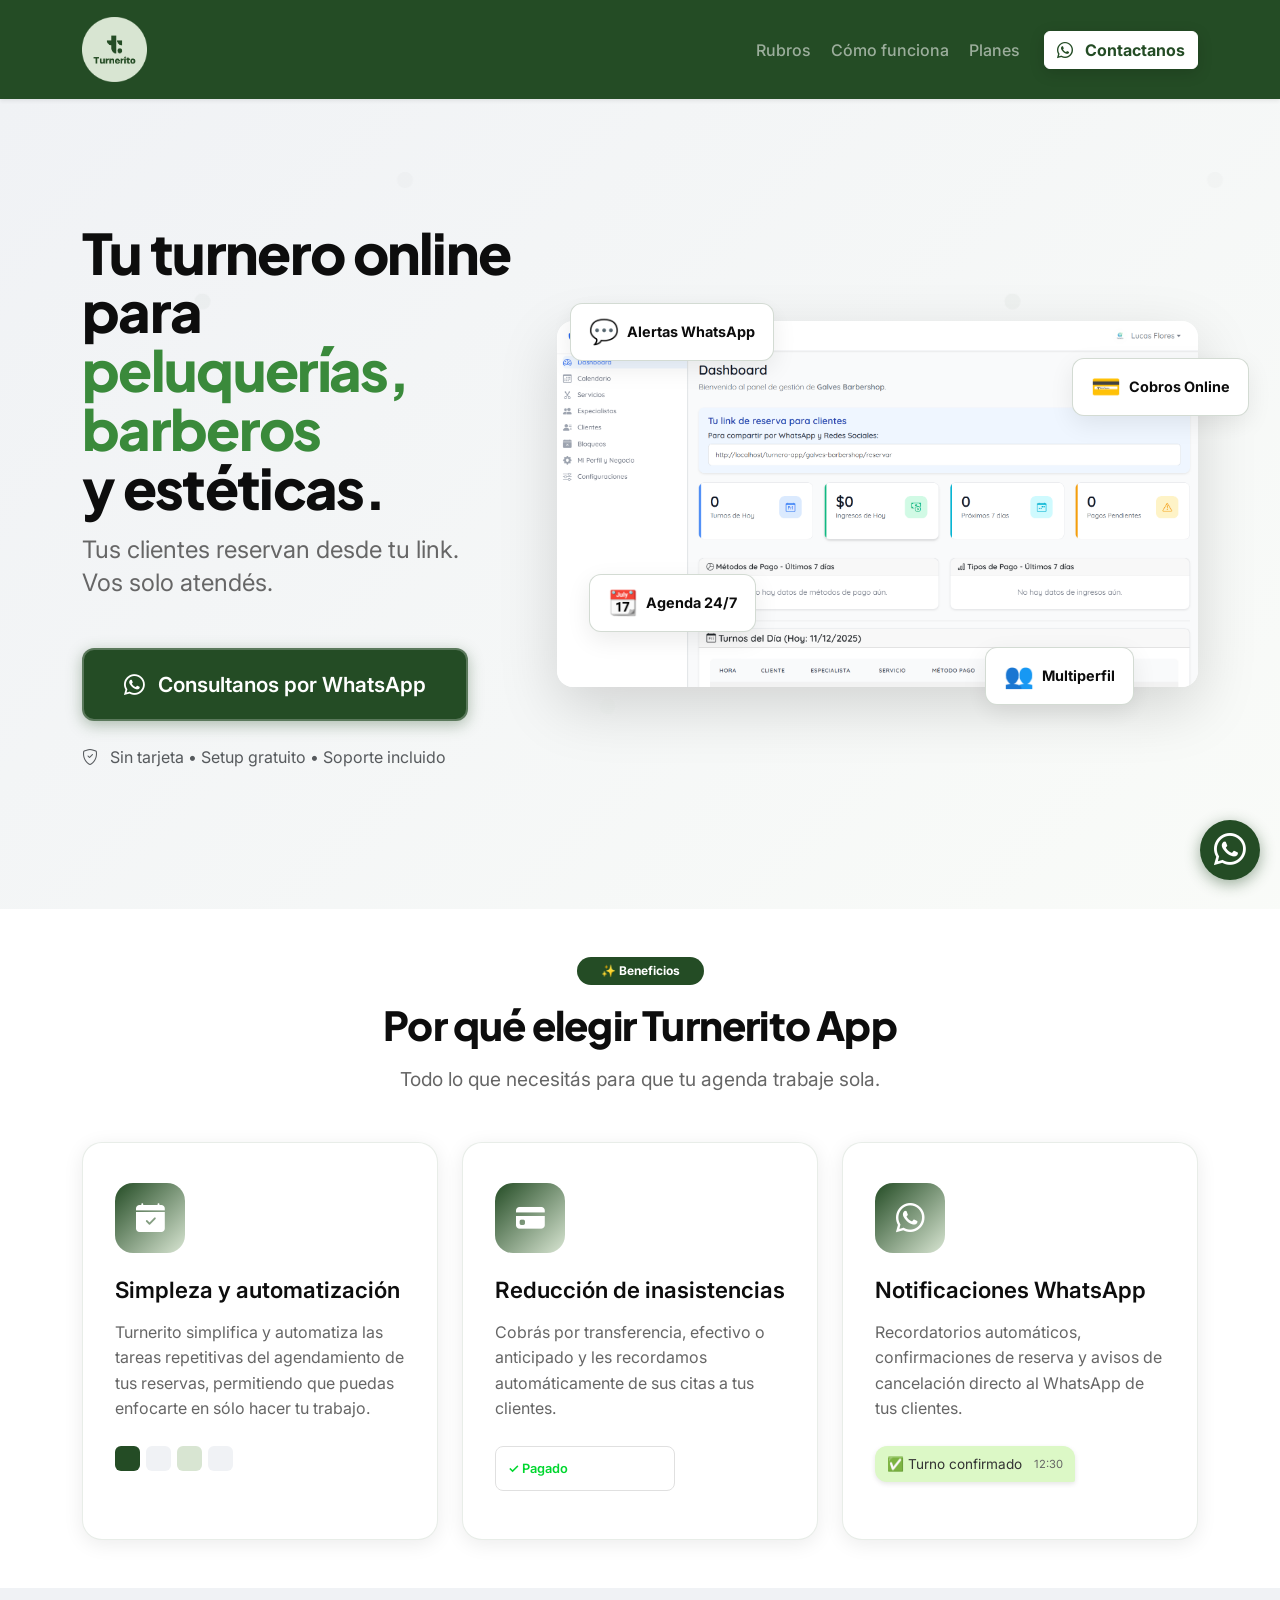
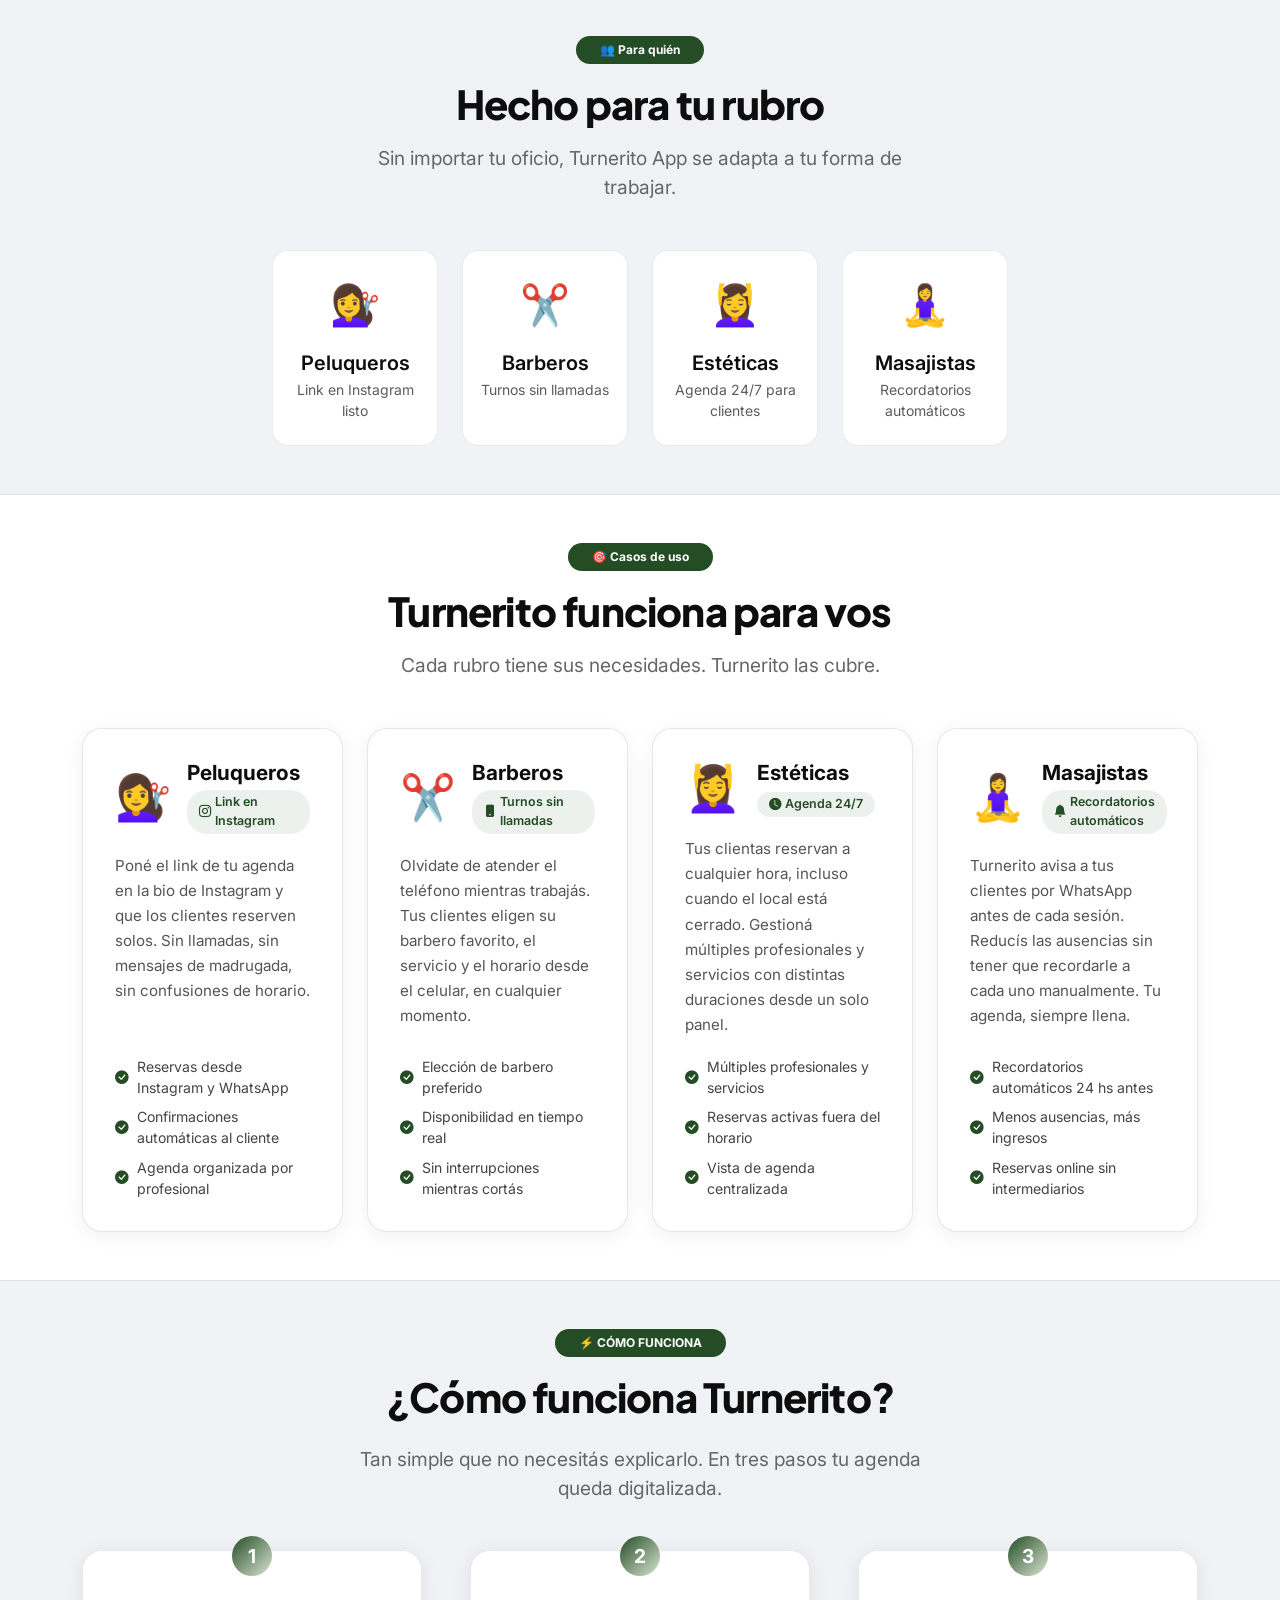
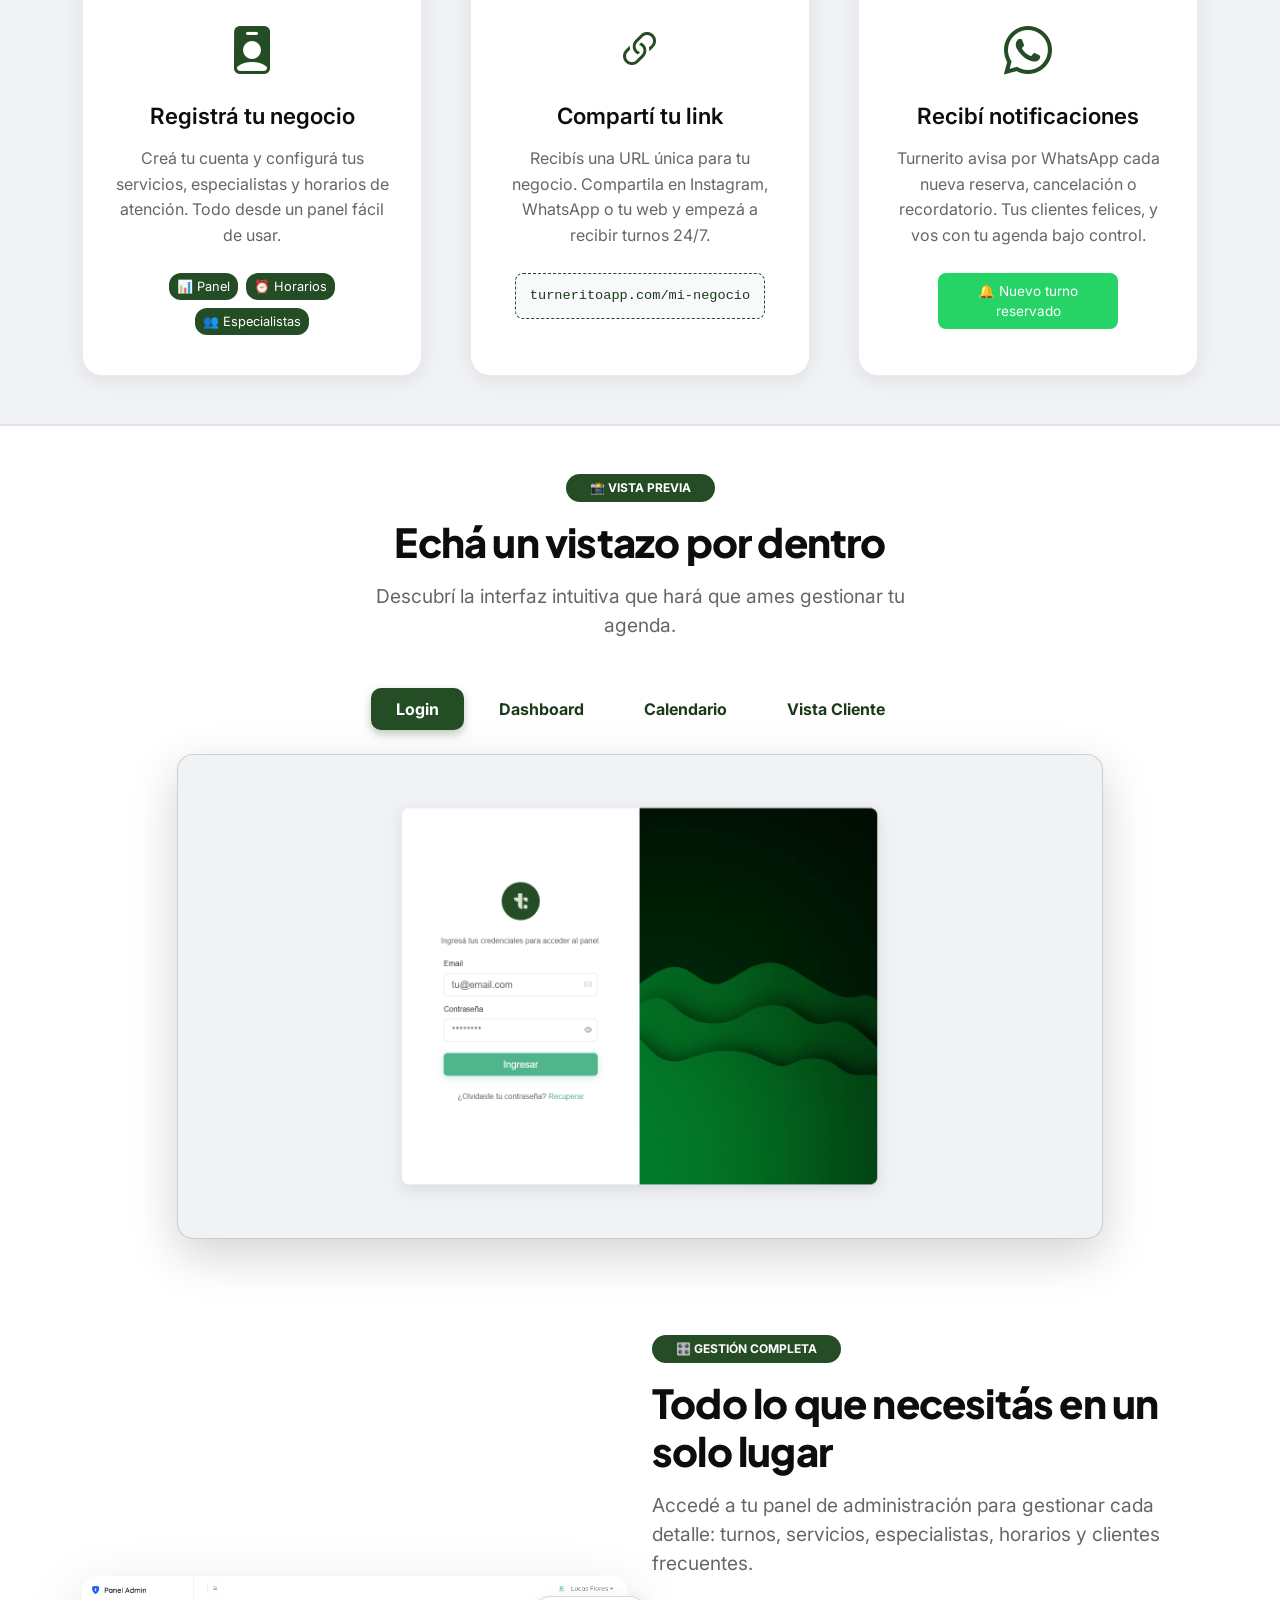
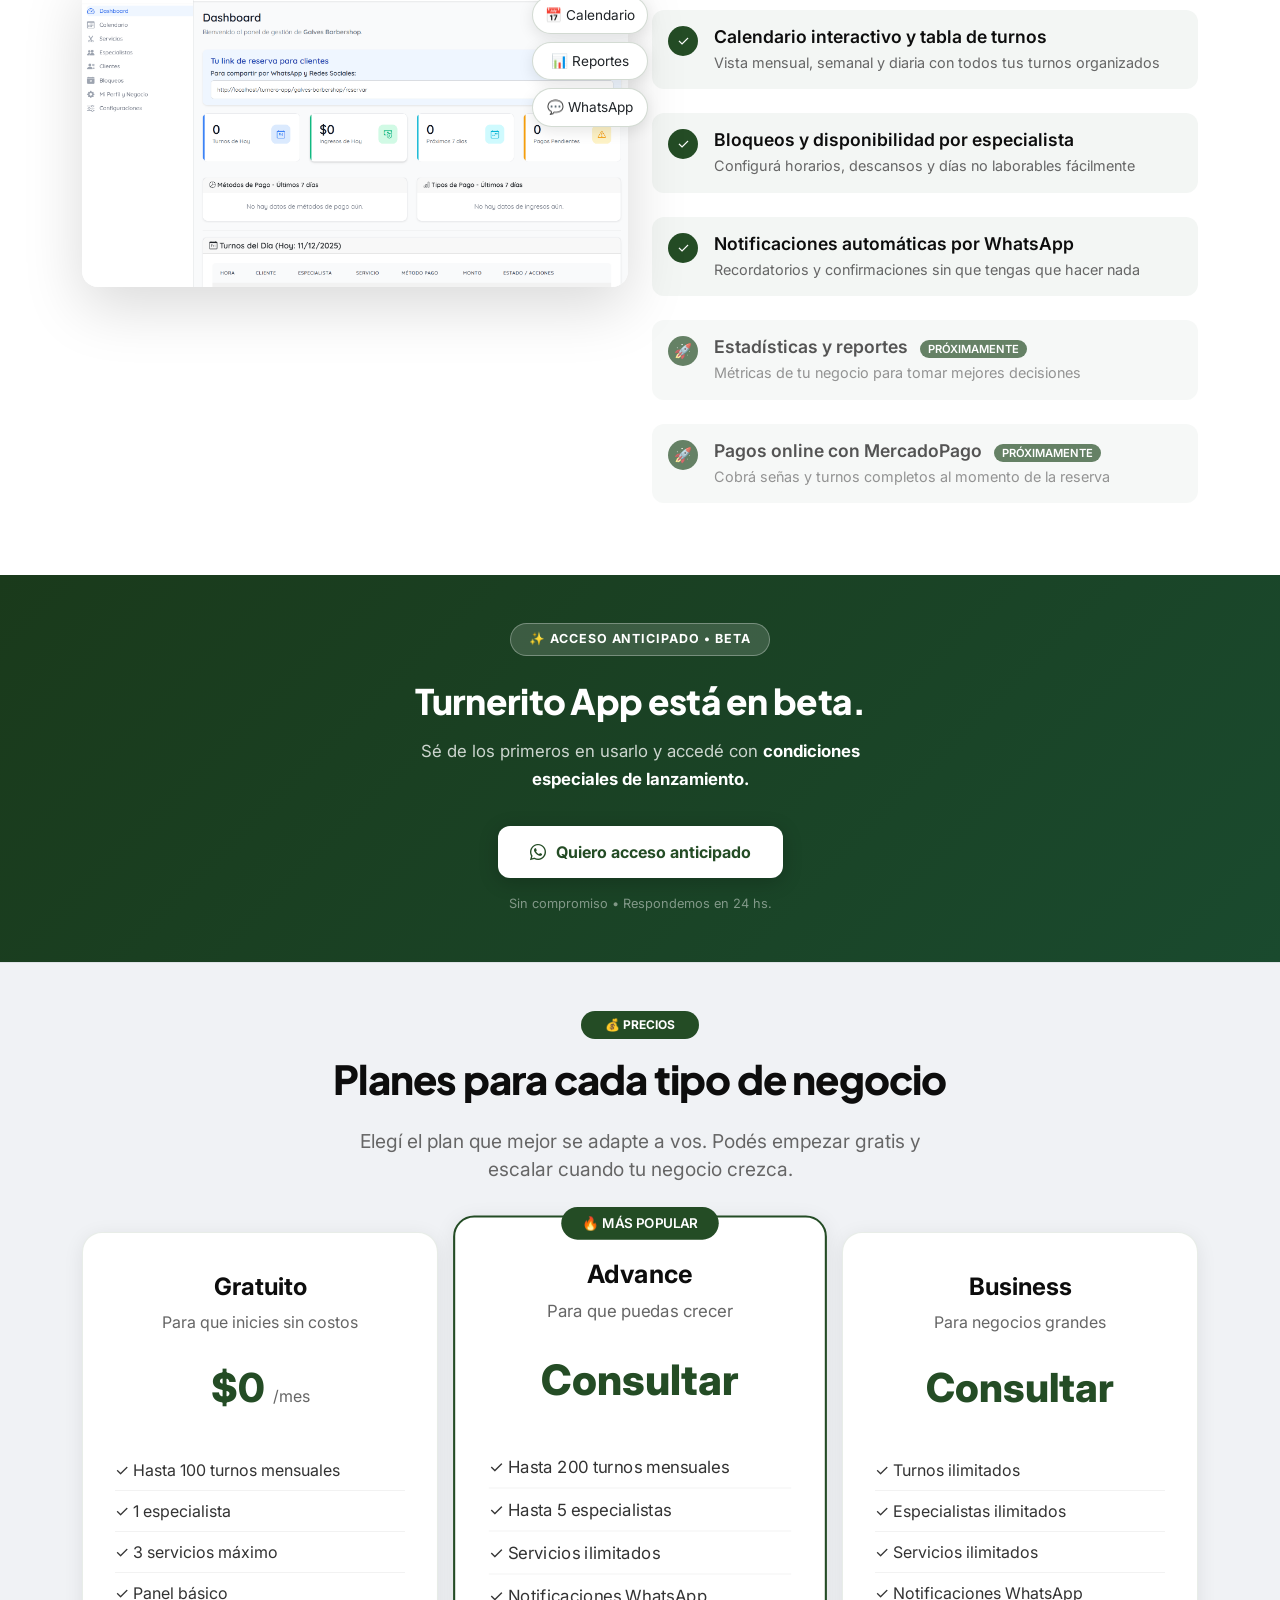
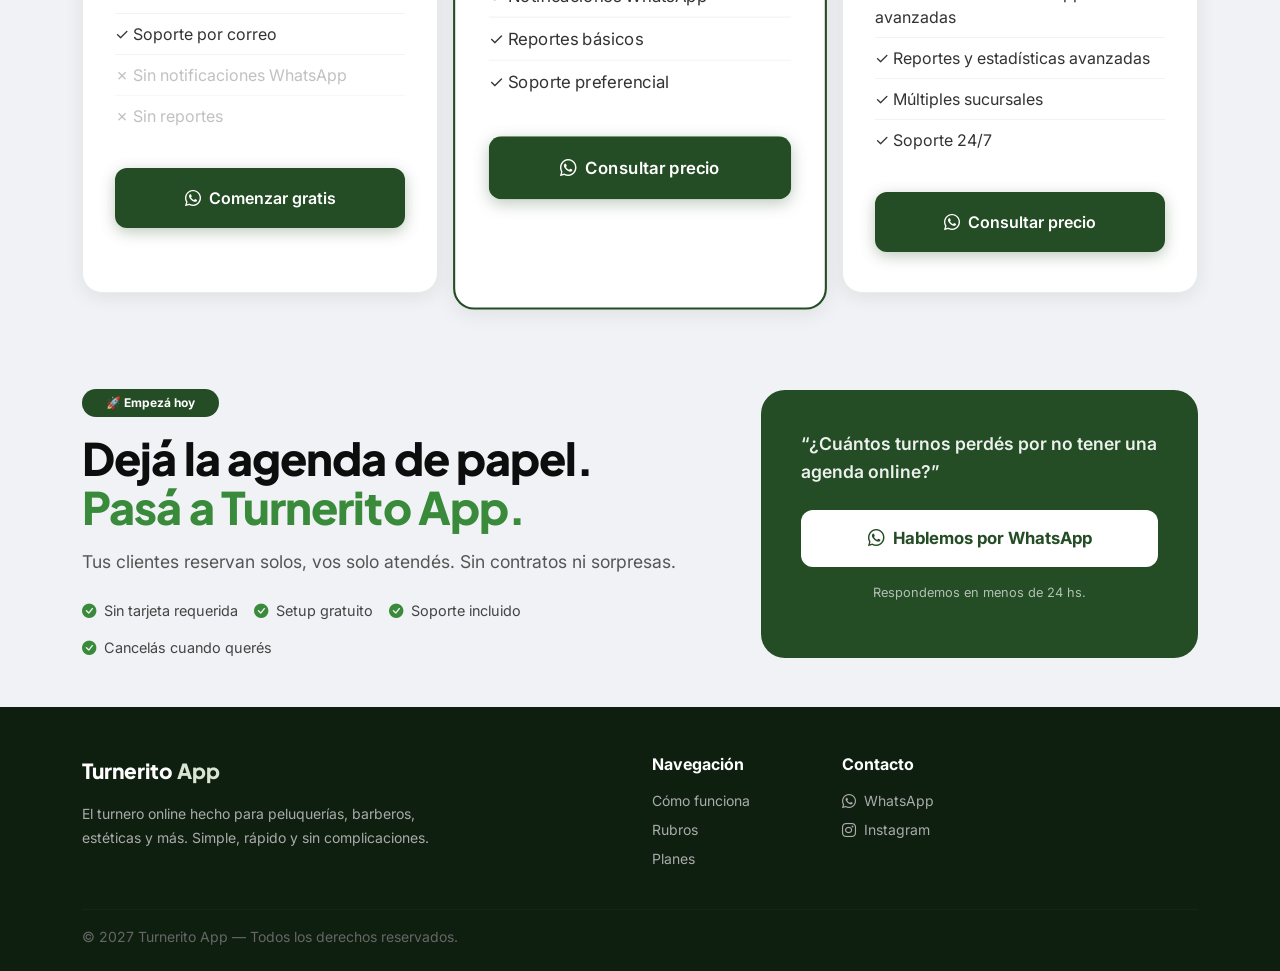
==== commit 094a64f9: "cambios menores" ====
--- a/index.html
+++ b/index.html
@@ -1034,7 +1034,8 @@
             <a href="https://wa.me/5493515303017?text=Hola!%20Quiero%20saber%20m%C3%A1s%20sobre%20Turnerito%20%F0%9F%93%85"
                class="btn fw-bold"
                style="background-color: white; color: var(--turnerito-mountain-meadow); border-color: white; box-shadow: 0 4px 15px rgba(0,0,0,0.15);"
-               target="_blank">
+               target="_blank"
+               onclick="gtag('event', 'click_whatsapp', { event_category: 'CTA', event_label: 'Navbar - Contactanos' });">
                 <i class="bi bi-whatsapp me-2"></i> Contactanos
             </a>
         </div>
@@ -1062,7 +1063,8 @@
                 <div class="hero-cta mb-4">
                     <a href="https://wa.me/5493515303017?text=Hola!%20Quiero%20saber%20m%C3%A1s%20sobre%20Turnerito%20%F0%9F%93%85"
                        class="btn btn-hero btn-whatsapp-hero shadow-lg"
-                       target="_blank">
+                       target="_blank"
+                       onclick="gtag('event', 'click_whatsapp', { event_category: 'CTA', event_label: 'Hero - Consultanos por WhatsApp' });">
                         <i class="bi bi-whatsapp me-2"></i>
                         Consultanos por WhatsApp
                     </a>
@@ -1569,7 +1571,8 @@
             </p>
             <a href="https://wa.me/5493515303017?text=Hola!%20Quiero%20acceso%20anticipado%20a%20Turnerito%20App"
                target="_blank"
-               style="display: inline-flex; align-items: center; gap: 10px; background: white; color: var(--turnerito-mountain-meadow); font-weight: 700; font-size: 1rem; border-radius: 12px; padding: 0.9rem 2rem; text-decoration: none; transition: all 0.3s ease; box-shadow: 0 4px 20px rgba(0,0,0,0.2);">
+               style="display: inline-flex; align-items: center; gap: 10px; background: white; color: var(--turnerito-mountain-meadow); font-weight: 700; font-size: 1rem; border-radius: 12px; padding: 0.9rem 2rem; text-decoration: none; transition: all 0.3s ease; box-shadow: 0 4px 20px rgba(0,0,0,0.2);"
+               onclick="gtag('event', 'click_whatsapp', { event_category: 'CTA', event_label: 'Acceso Anticipado' });">
                 <i class="bi bi-whatsapp"></i> Quiero acceso anticipado
             </a>
             <p style="font-size: 0.8rem; color: rgba(255,255,255,0.45); margin-top: 1rem; margin-bottom: 0;">Sin compromiso &bull; Respondemos en 24 hs.</p>
@@ -1615,7 +1618,8 @@
                     </div>
                     <a href="https://wa.me/5493515303017?text=Hola!%20Quiero%20comenzar%20con%20Turnerito%20%F0%9F%93%85"
                        class="pricing-btn btn-whatsapp"
-                       target="_blank">
+                       target="_blank"
+                       onclick="gtag('event', 'click_whatsapp', { event_category: 'CTA', event_label: 'Pricing - Plan Gratis' });">
                         <i class="bi bi-whatsapp"></i> Comenzar gratis
                     </a>
                 </div>
@@ -1642,7 +1646,8 @@
                     </div>
                     <a href="https://wa.me/5493515303017?text=Hola!%20Me%20interesa%20el%20plan%20Advance%20de%20Turnerito%20%F0%9F%93%85"
                        class="pricing-btn btn-whatsapp"
-                       target="_blank">
+                       target="_blank"
+                       onclick="gtag('event', 'click_whatsapp', { event_category: 'CTA', event_label: 'Pricing - Plan Advance' });">
                         <i class="bi bi-whatsapp"></i> Consultar precio
                     </a>
                 </div>
@@ -1669,7 +1674,8 @@
                     </div>
                     <a href="https://wa.me/5493515303017?text=Hola!%20Me%20interesa%20el%20plan%20Business%20de%20Turnerito%20%F0%9F%93%85"
                        class="pricing-btn btn-whatsapp"
-                       target="_blank">
+                       target="_blank"
+                       onclick="gtag('event', 'click_whatsapp', { event_category: 'CTA', event_label: 'Pricing - Plan Business' });">
                         <i class="bi bi-whatsapp"></i> Consultar precio
                     </a>
                 </div>
@@ -1714,7 +1720,8 @@
                     </p>
                     <a href="https://wa.me/5493515303017?text=Hola!%20Quiero%20digitalizar%20mi%20negocio%20con%20Turnerito%20App"
                        class="btn-cta"
-                       target="_blank">
+                       target="_blank"
+                       onclick="gtag('event', 'click_whatsapp', { event_category: 'CTA', event_label: 'CTA - Hablemos por WhatsApp' });">
                         <i class="bi bi-whatsapp"></i>
                         Hablemos por WhatsApp
                     </a>
@@ -1732,7 +1739,8 @@
 <a href="https://wa.me/5493515303017?text=Hola!%20Quiero%20saber%20m%C3%A1s%20sobre%20Turnerito%20%F0%9F%93%85"
    class="whatsapp-float"
    target="_blank"
-   title="Chateá con nosotros por WhatsApp">
+   title="Chateá con nosotros por WhatsApp"
+   onclick="gtag('event', 'click_whatsapp', { event_category: 'CTA', event_label: 'Botón Flotante' });">
     <i class="bi bi-whatsapp"></i>
 </a>
 
@@ -1760,17 +1768,21 @@
                 <h6 class="fw-bold mb-3" style="color: white;">Contacto</h6>
                 <ul class="list-unstyled small">
                     <li class="mb-2">
-                        <a href="https://wa.me/5493515303017" target="_blank" style="color: #aaa; text-decoration: none;">
+                        <a href="https://wa.me/5493515303017" target="_blank" style="color: #aaa; text-decoration: none;" onclick="gtag('event', 'click_whatsapp', { event_category: 'CTA', event_label: 'Footer - WhatsApp' });">
                             <i class="bi bi-whatsapp me-1"></i> WhatsApp
                         </a>
                     </li>
+                    <li class="mb-2">
+                        <a href="https://www.instagram.com/turnerito.app" target="_blank" style="color: #aaa; text-decoration: none;" onclick="gtag('event', 'click_instagram', { event_category: 'CTA', event_label: 'Footer - Instagram' });">
+                            <i class="bi bi-instagram me-1"></i> Instagram
+                        </a>
+                    </li>
                 </ul>
             </div>
         </div>
         <hr style="border-color: rgba(255,255,255,0.1);">
         <div class="d-flex flex-column flex-md-row justify-content-between align-items-center small" style="color: #666;">
-            <span>&copy; 2026 Turnerito App &mdash; Todos los derechos reservados.</span>
-            <span class="mt-2 mt-md-0">Hecho con ♥ en Arg.</span>
+            <span>&copy; 2027 Turnerito App &mdash; Todos los derechos reservados.</span>
         </div>
     </div>
 </footer>
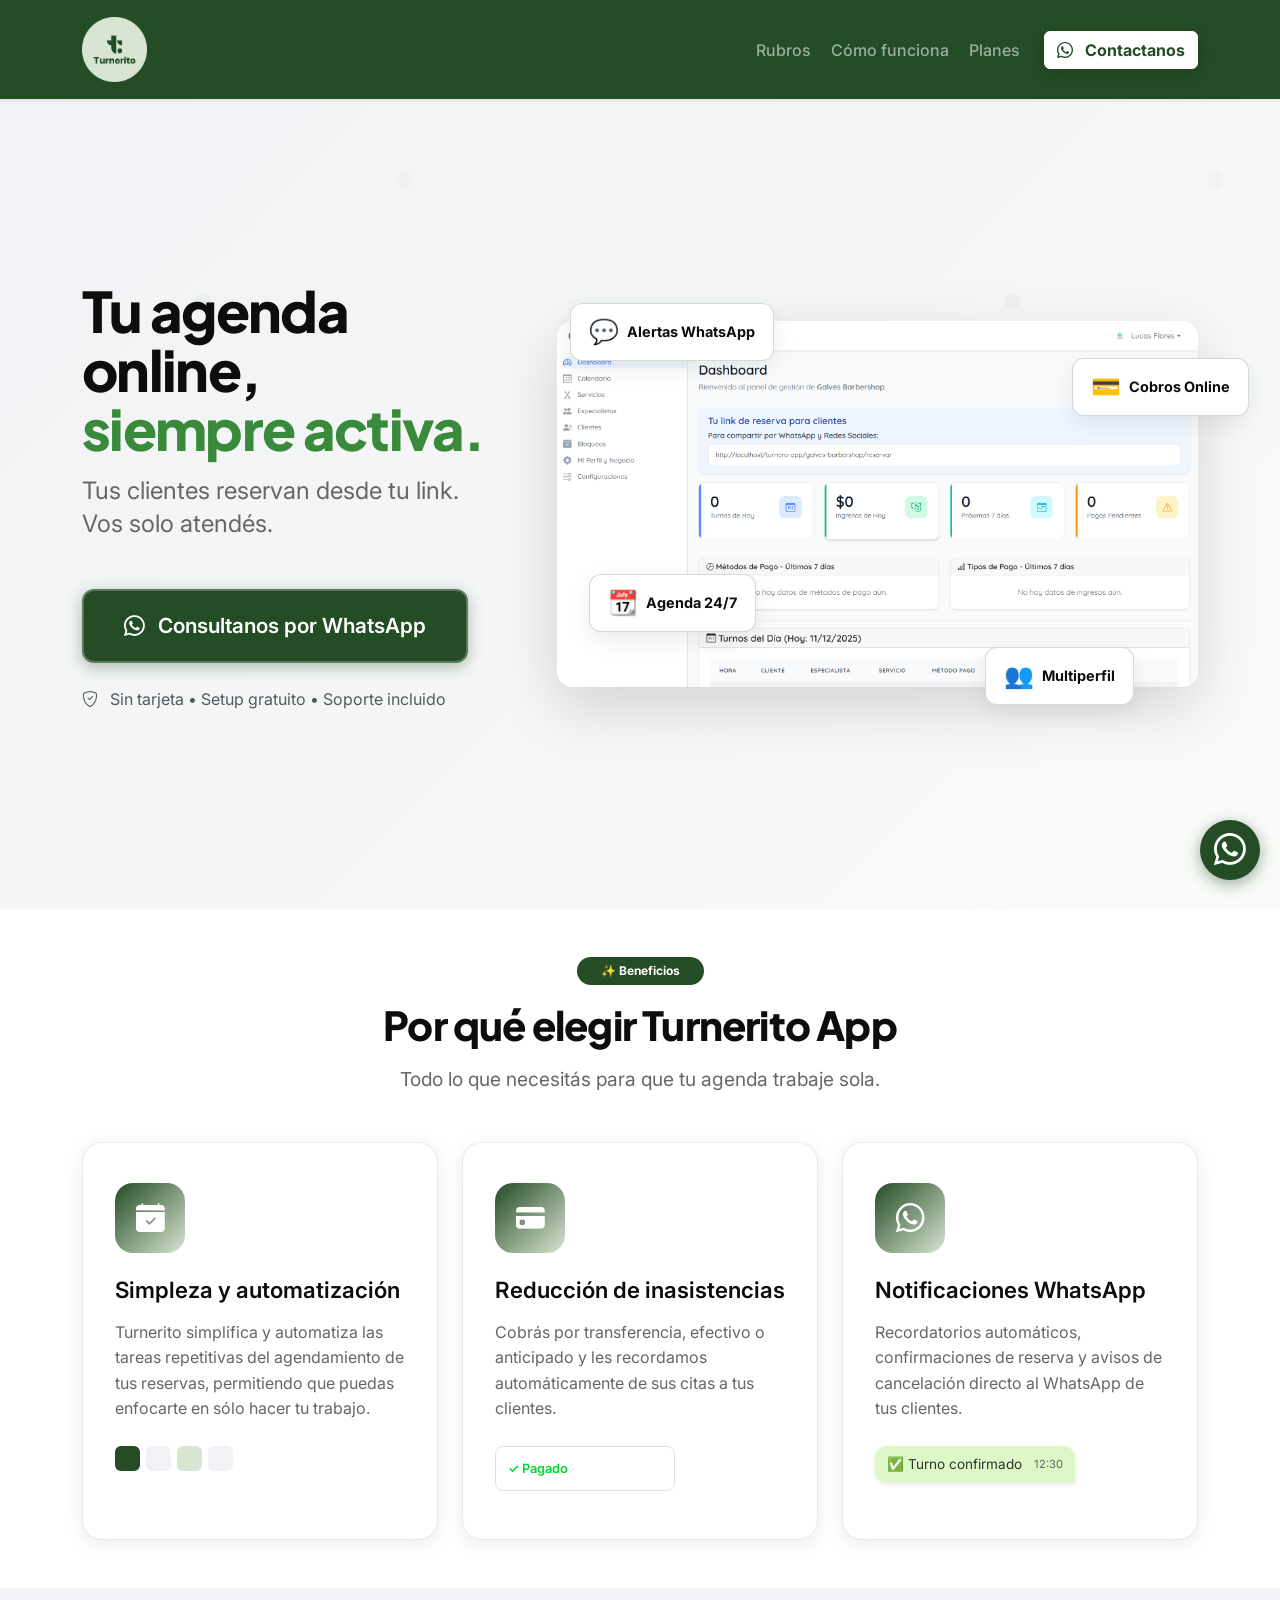
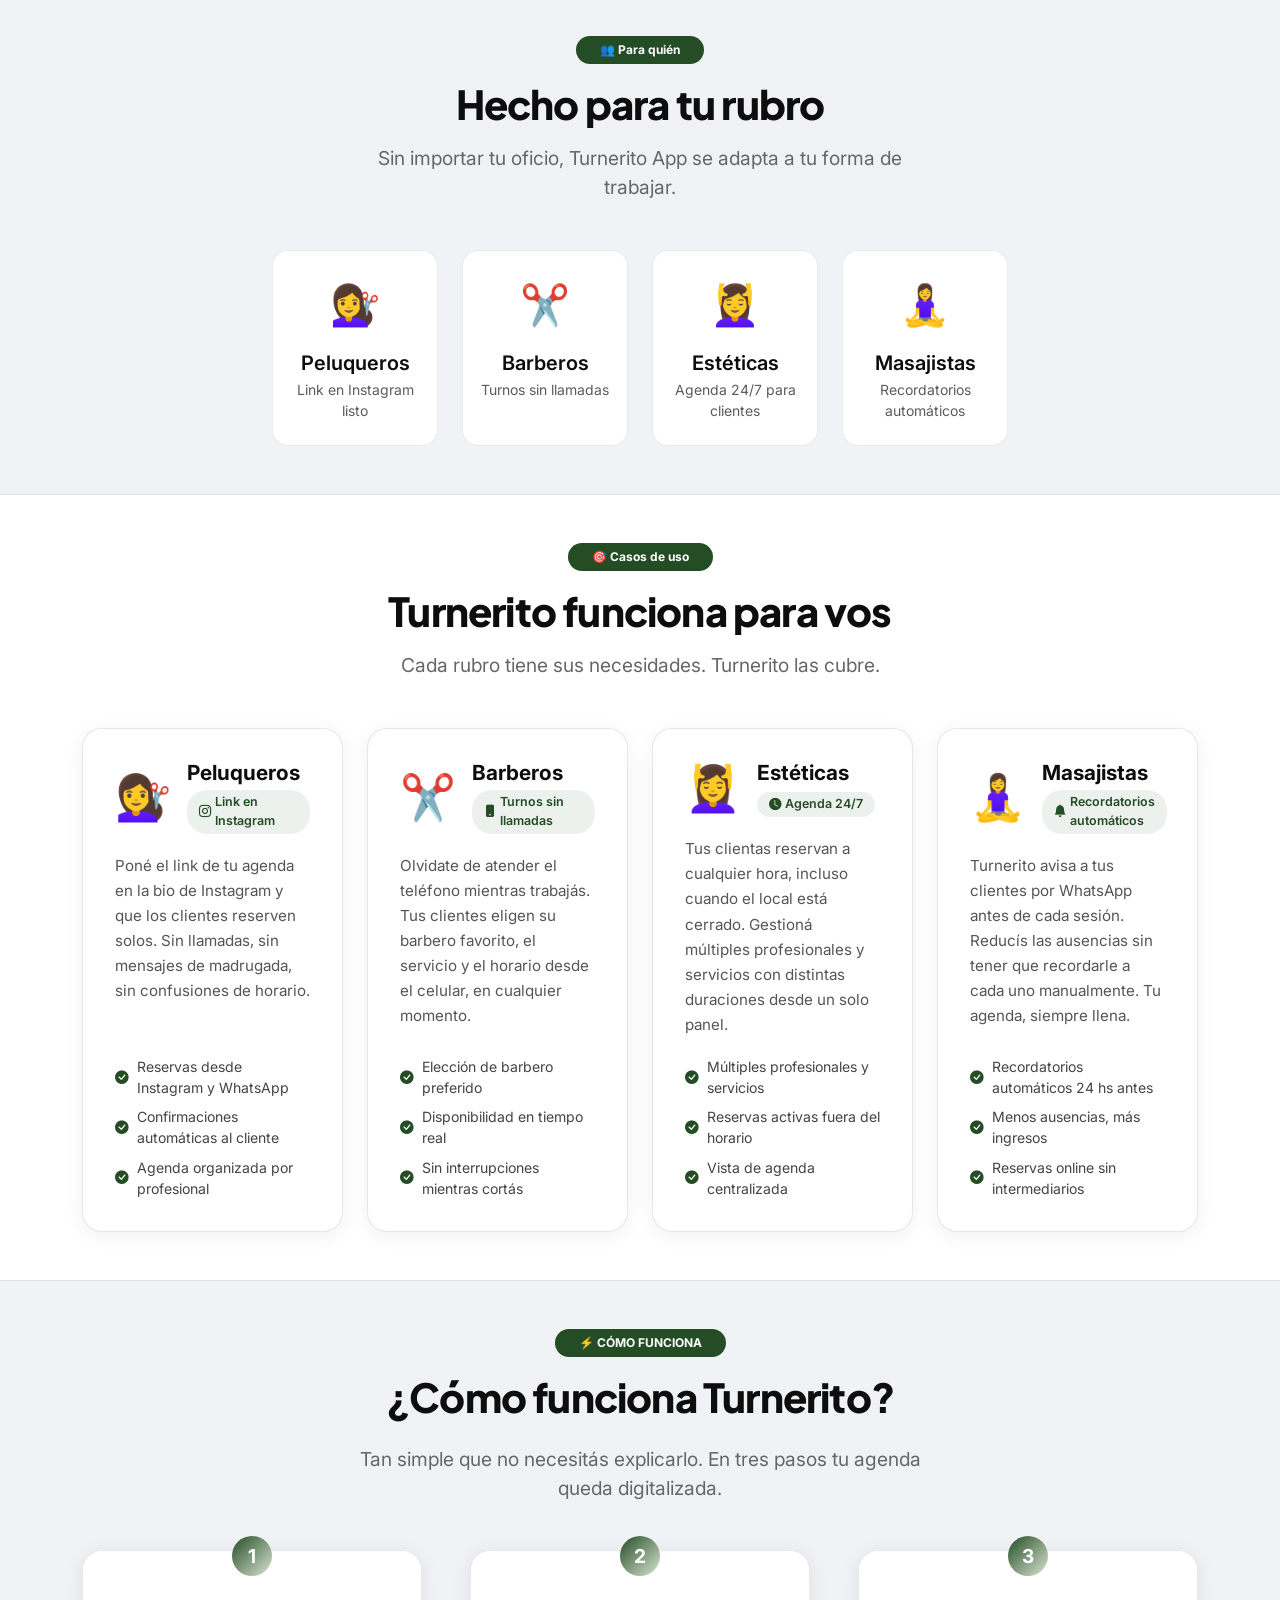
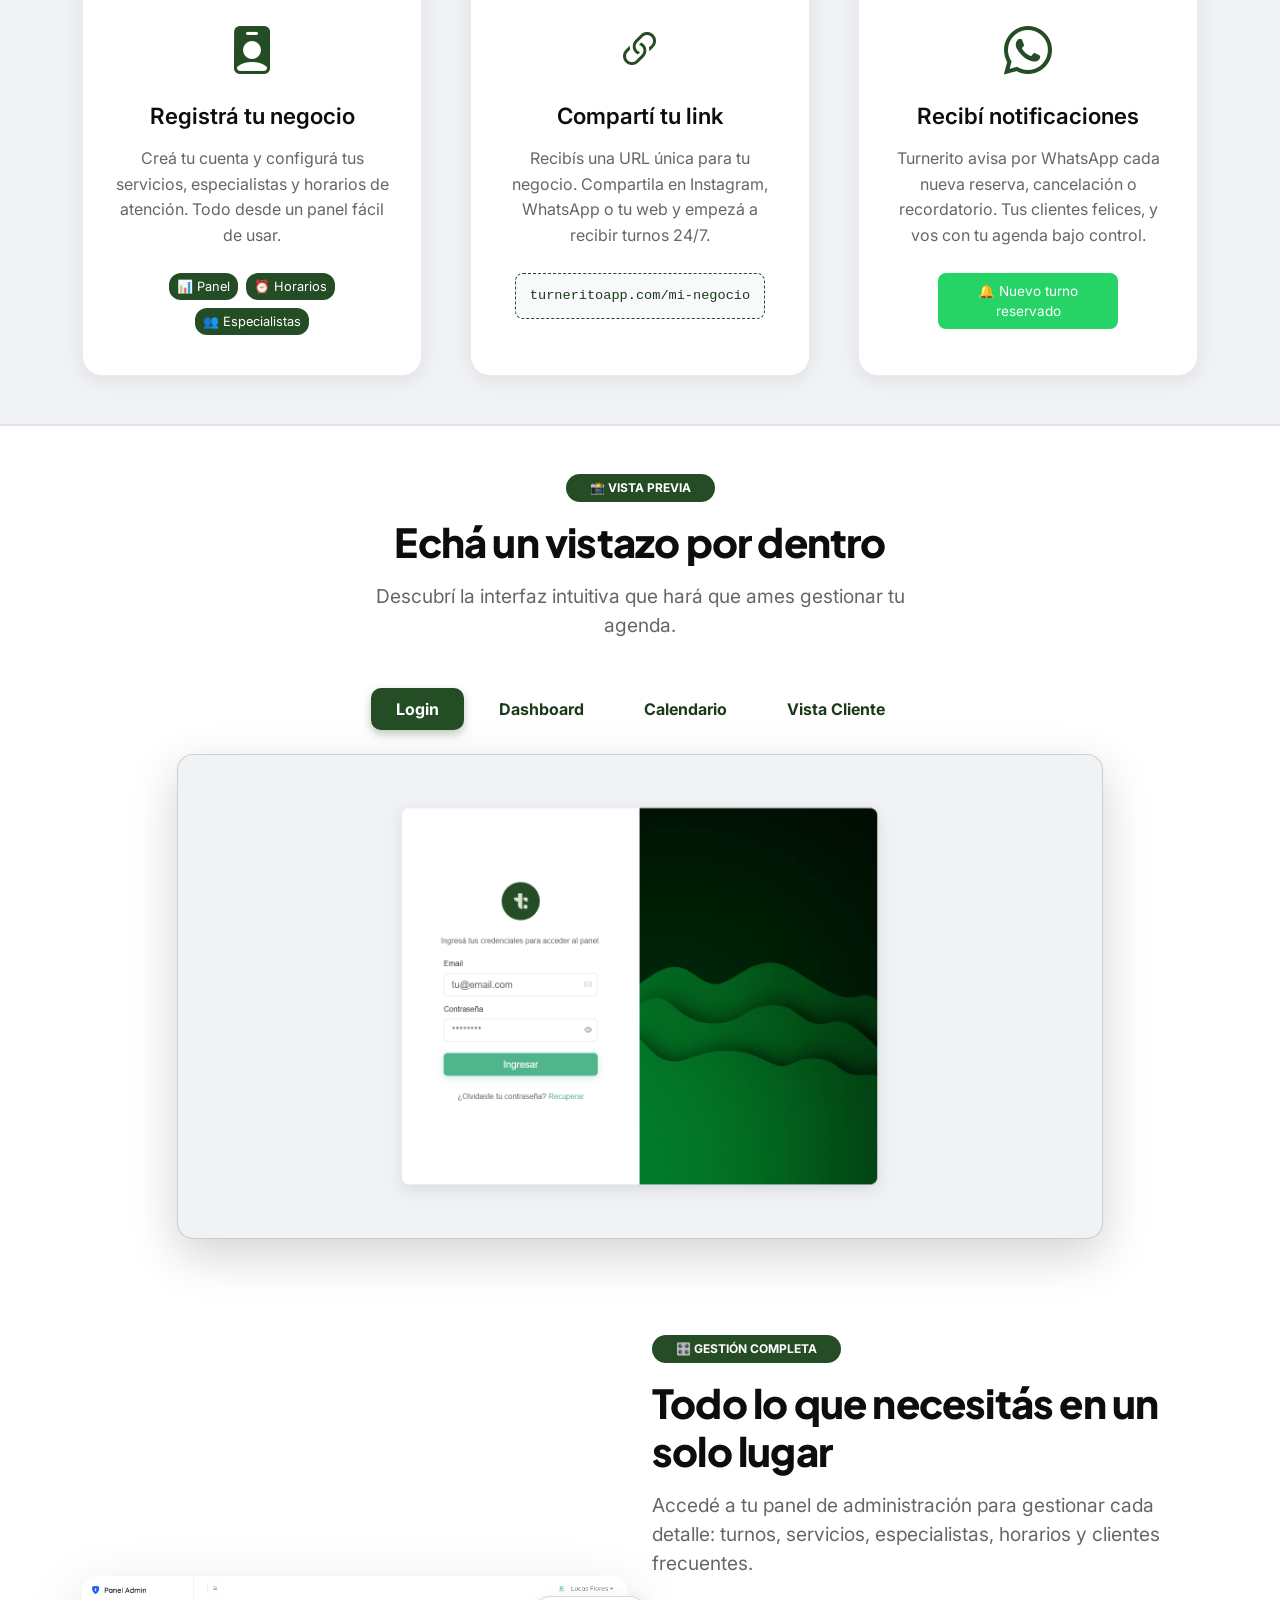
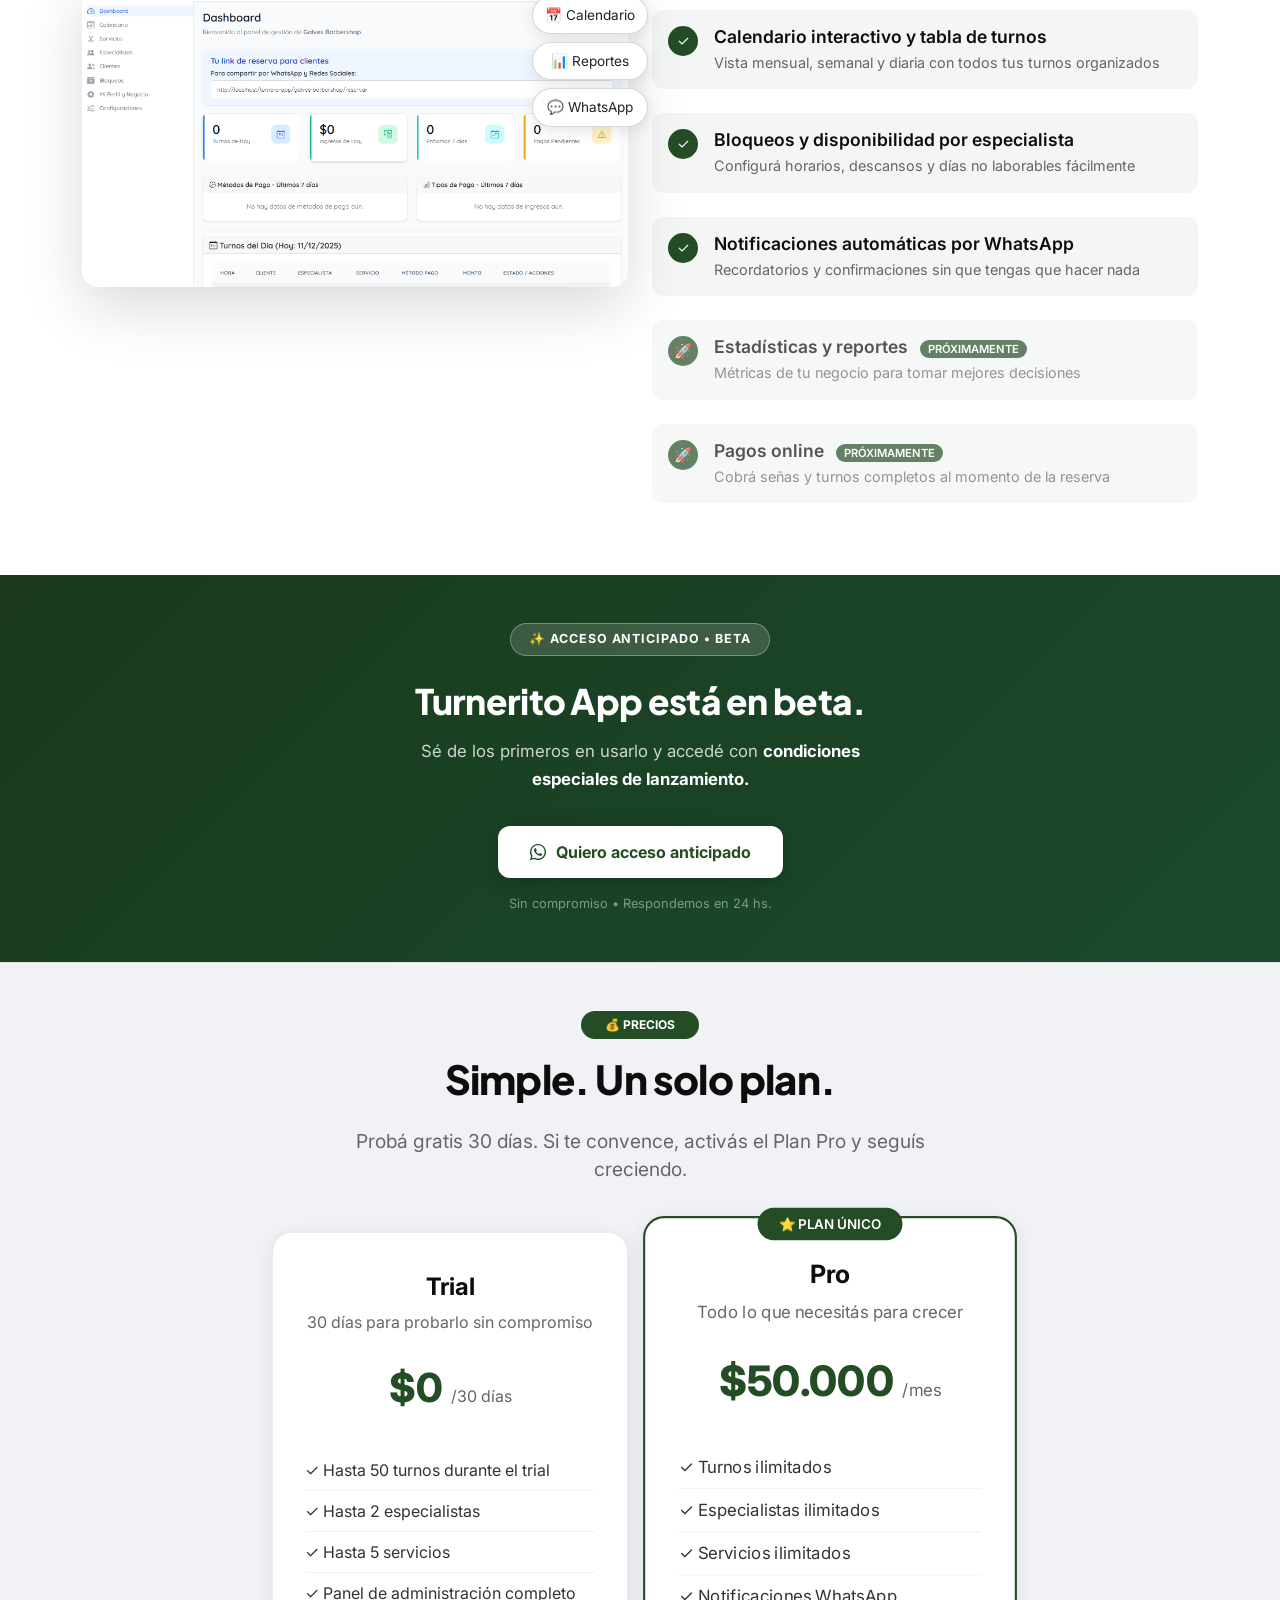
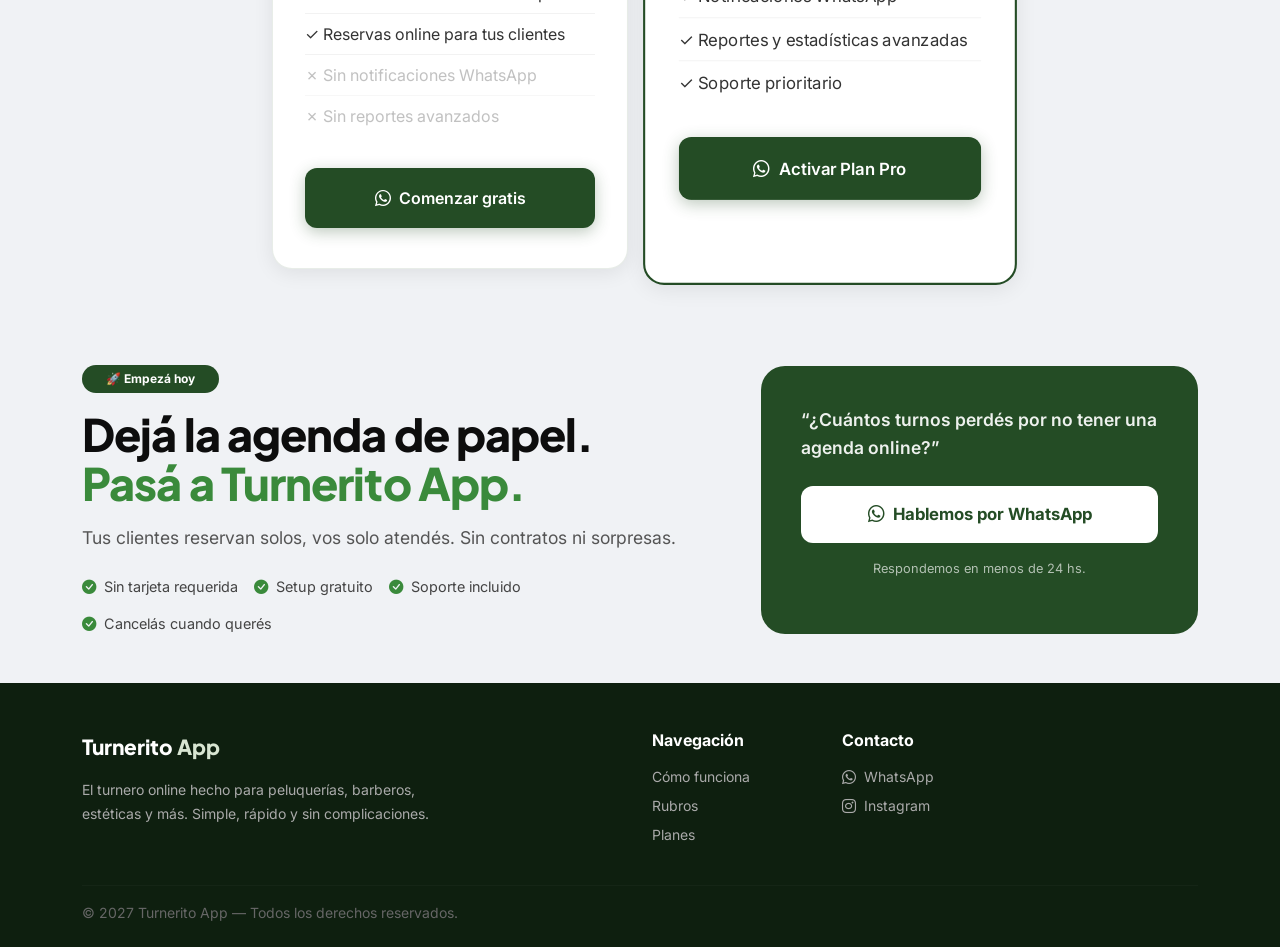
==== commit b02dbe87: "feat(landing): actualizar hero, planes y referencias de pago - Hero title: "Tu agenda online, siempr" ====
--- a/index.html
+++ b/index.html
@@ -172,6 +172,17 @@
             border-color: rgba(255,255,255,0.35);
         }
 
+        .btn-hero-secondary {
+            background-color: transparent;
+            color: var(--turnerito-mountain-meadow);
+            border: 2px solid var(--turnerito-mountain-meadow);
+        }
+
+        .btn-hero-secondary:hover {
+            background-color: var(--turnerito-mountain-meadow);
+            color: white !important;
+        }
+
         .hero-note {
             animation: fadeInUp 0.8s ease-out 1s both;
         }
@@ -776,6 +787,32 @@
             background-color: var(--turnerito-bangladesh-green);
             transform: translateY(-2px);
             color: white;
+            box-shadow: 0 6px 20px rgba(26, 58, 27, 0.4);
+        }
+
+        .pricing-btn.btn-outline {
+            background-color: transparent;
+            color: var(--turnerito-mountain-meadow);
+            border: 2px solid var(--turnerito-mountain-meadow);
+        }
+
+        .pricing-btn.btn-outline:hover {
+            background-color: var(--turnerito-mountain-meadow);
+            color: white;
+            transform: translateY(-2px);
+        }
+
+        .pricing-btn.btn-primary {
+            background-color: var(--turnerito-mountain-meadow) !important;
+            color: white !important;
+            border: 2px solid transparent;
+            box-shadow: 0 4px 15px rgba(36, 76, 37, 0.3);
+        }
+
+        .pricing-btn.btn-primary:hover {
+            background-color: var(--turnerito-bangladesh-green) !important;
+            transform: translateY(-2px);
+            color: white !important;
             box-shadow: 0 6px 20px rgba(26, 58, 27, 0.4);
         }
 
@@ -1050,9 +1087,8 @@
         <div class="row align-items-center min-vh-90">
             <div class="col-lg-5 text-center text-lg-start">
                 <h1 class="hero-title mb-3">
-                    Tu turnero online para<br class="d-none d-lg-block">
-                    <span class="text-primary">peluquerías, barberos</span><br class="d-none d-lg-block">
-                    y estéticas.
+                    Tu agenda online,<br class="d-none d-lg-block">
+                    <span class="text-primary">siempre activa.</span>
                 </h1>
 
                 <p class="hero-subtitle mb-5">
@@ -1544,7 +1580,7 @@
                     <div class="feature-item coming-soon">
                         <div class="feature-check">🚀</div>
                         <div class="feature-content">
-                            <h5>Pagos online con MercadoPago <span class="badge-soon">PRÓXIMAMENTE</span></h5>
+                            <h5>Pagos online <span class="badge-soon">PRÓXIMAMENTE</span></h5>
                             <p>Cobrá señas y turnos completos al momento de la reserva</p>
                         </div>
                     </div>
@@ -1591,30 +1627,31 @@
                     💰 PRECIOS
                 </span>
             </div>
-            <h2 class="section-title mb-4">Planes para cada tipo de negocio</h2>
-            <p class="section-subtitle mb-5">Elegí el plan que mejor se adapte a vos. Podés empezar gratis y escalar cuando tu negocio crezca.</p>
+            <h2 class="section-title mb-4">Simple. Un solo plan.</h2>
+            <p class="section-subtitle mb-5">Probá gratis 30 días. Si te convence, activás el Plan Pro y seguís creciendo.</p>
         </div>
 
         <div class="row g-4 justify-content-center">
-            <!-- Plan Free -->
+
+            <!-- Trial -->
             <div class="col-lg-4">
                 <div class="pricing-card">
                     <div class="pricing-header">
-                        <h3 class="pricing-title">Gratuito</h3>
-                        <div class="pricing-subtitle">Para que inicies sin costos</div>
+                        <h3 class="pricing-title">Trial</h3>
+                        <div class="pricing-subtitle">30 días para probarlo sin compromiso</div>
                         <div class="pricing-price">
                             <span class="price-amount">$0</span>
-                            <span class="price-period">/mes</span>
+                            <span class="price-period">/30 días</span>
                         </div>
                     </div>
                     <div class="pricing-features">
-                        <div class="feature">✓ Hasta 100 turnos mensuales</div>
-                        <div class="feature">✓ 1 especialista</div>
-                        <div class="feature">✓ 3 servicios máximo</div>
-                        <div class="feature">✓ Panel básico</div>
-                        <div class="feature">✓ Soporte por correo</div>
+                        <div class="feature">✓ Hasta 50 turnos durante el trial</div>
+                        <div class="feature">✓ Hasta 2 especialistas</div>
+                        <div class="feature">✓ Hasta 5 servicios</div>
+                        <div class="feature">✓ Panel de administración completo</div>
+                        <div class="feature">✓ Reservas online para tus clientes</div>
                         <div class="feature-disabled">✗ Sin notificaciones WhatsApp</div>
-                        <div class="feature-disabled">✗ Sin reportes</div>
+                        <div class="feature-disabled">✗ Sin reportes avanzados</div>
                     </div>
                     <a href="https://wa.me/5493515303017?text=Hola!%20Quiero%20comenzar%20con%20Turnerito%20%F0%9F%93%85"
                        class="pricing-btn btn-whatsapp"
@@ -1625,58 +1662,31 @@
                 </div>
             </div>
 
-            <!-- Plan Advance - DESTACADO -->
+            <!-- Plan Pro - DESTACADO -->
             <div class="col-lg-4">
                 <div class="pricing-card featured">
-                    <div class="popular-badge">🔥 MÁS POPULAR</div>
+                    <div class="popular-badge">⭐ PLAN ÚNICO</div>
                     <div class="pricing-header">
-                        <h3 class="pricing-title">Advance</h3>
-                        <div class="pricing-subtitle">Para que puedas crecer</div>
+                        <h3 class="pricing-title">Pro</h3>
+                        <div class="pricing-subtitle">Todo lo que necesitás para crecer</div>
                         <div class="pricing-price">
-                            <span class="price-amount">Consultar</span>
-                        </div>
-                    </div>
-                    <div class="pricing-features">
-                        <div class="feature">✓ Hasta 200 turnos mensuales</div>
-                        <div class="feature">✓ Hasta 5 especialistas</div>
-                        <div class="feature">✓ Servicios ilimitados</div>
-                        <div class="feature">✓ Notificaciones WhatsApp</div>
-                        <div class="feature">✓ Reportes básicos</div>
-                        <div class="feature">✓ Soporte preferencial</div>
-                    </div>
-                    <a href="https://wa.me/5493515303017?text=Hola!%20Me%20interesa%20el%20plan%20Advance%20de%20Turnerito%20%F0%9F%93%85"
-                       class="pricing-btn btn-whatsapp"
-                       target="_blank"
-                       onclick="gtag('event', 'click_whatsapp', { event_category: 'CTA', event_label: 'Pricing - Plan Advance' });">
-                        <i class="bi bi-whatsapp"></i> Consultar precio
-                    </a>
-                </div>
-            </div>
-
-            <!-- Plan Business -->
-            <div class="col-lg-4">
-                <div class="pricing-card">
-                    <div class="pricing-header">
-                        <h3 class="pricing-title">Business</h3>
-                        <div class="pricing-subtitle">Para negocios grandes</div>
-                        <div class="pricing-price">
-                            <span class="price-amount">Consultar</span>
+                            <span class="price-amount">$50.000</span>
+                            <span class="price-period">/mes</span>
                         </div>
                     </div>
                     <div class="pricing-features">
                         <div class="feature">✓ Turnos ilimitados</div>
                         <div class="feature">✓ Especialistas ilimitados</div>
                         <div class="feature">✓ Servicios ilimitados</div>
-                        <div class="feature">✓ Notificaciones WhatsApp avanzadas</div>
+                        <div class="feature">✓ Notificaciones WhatsApp</div>
                         <div class="feature">✓ Reportes y estadísticas avanzadas</div>
-                        <div class="feature">✓ Múltiples sucursales</div>
-                        <div class="feature">✓ Soporte 24/7</div>
-                    </div>
-                    <a href="https://wa.me/5493515303017?text=Hola!%20Me%20interesa%20el%20plan%20Business%20de%20Turnerito%20%F0%9F%93%85"
+                        <div class="feature">✓ Soporte prioritario</div>
+                    </div>
+                    <a href="https://wa.me/5493515303017?text=Hola!%20Me%20interesa%20el%20plan%20Pro%20de%20Turnerito%20%F0%9F%93%85"
                        class="pricing-btn btn-whatsapp"
                        target="_blank"
-                       onclick="gtag('event', 'click_whatsapp', { event_category: 'CTA', event_label: 'Pricing - Plan Business' });">
-                        <i class="bi bi-whatsapp"></i> Consultar precio
+                       onclick="gtag('event', 'click_whatsapp', { event_category: 'CTA', event_label: 'Pricing - Plan Pro' });">
+                        <i class="bi bi-whatsapp"></i> Activar Plan Pro
                     </a>
                 </div>
             </div>
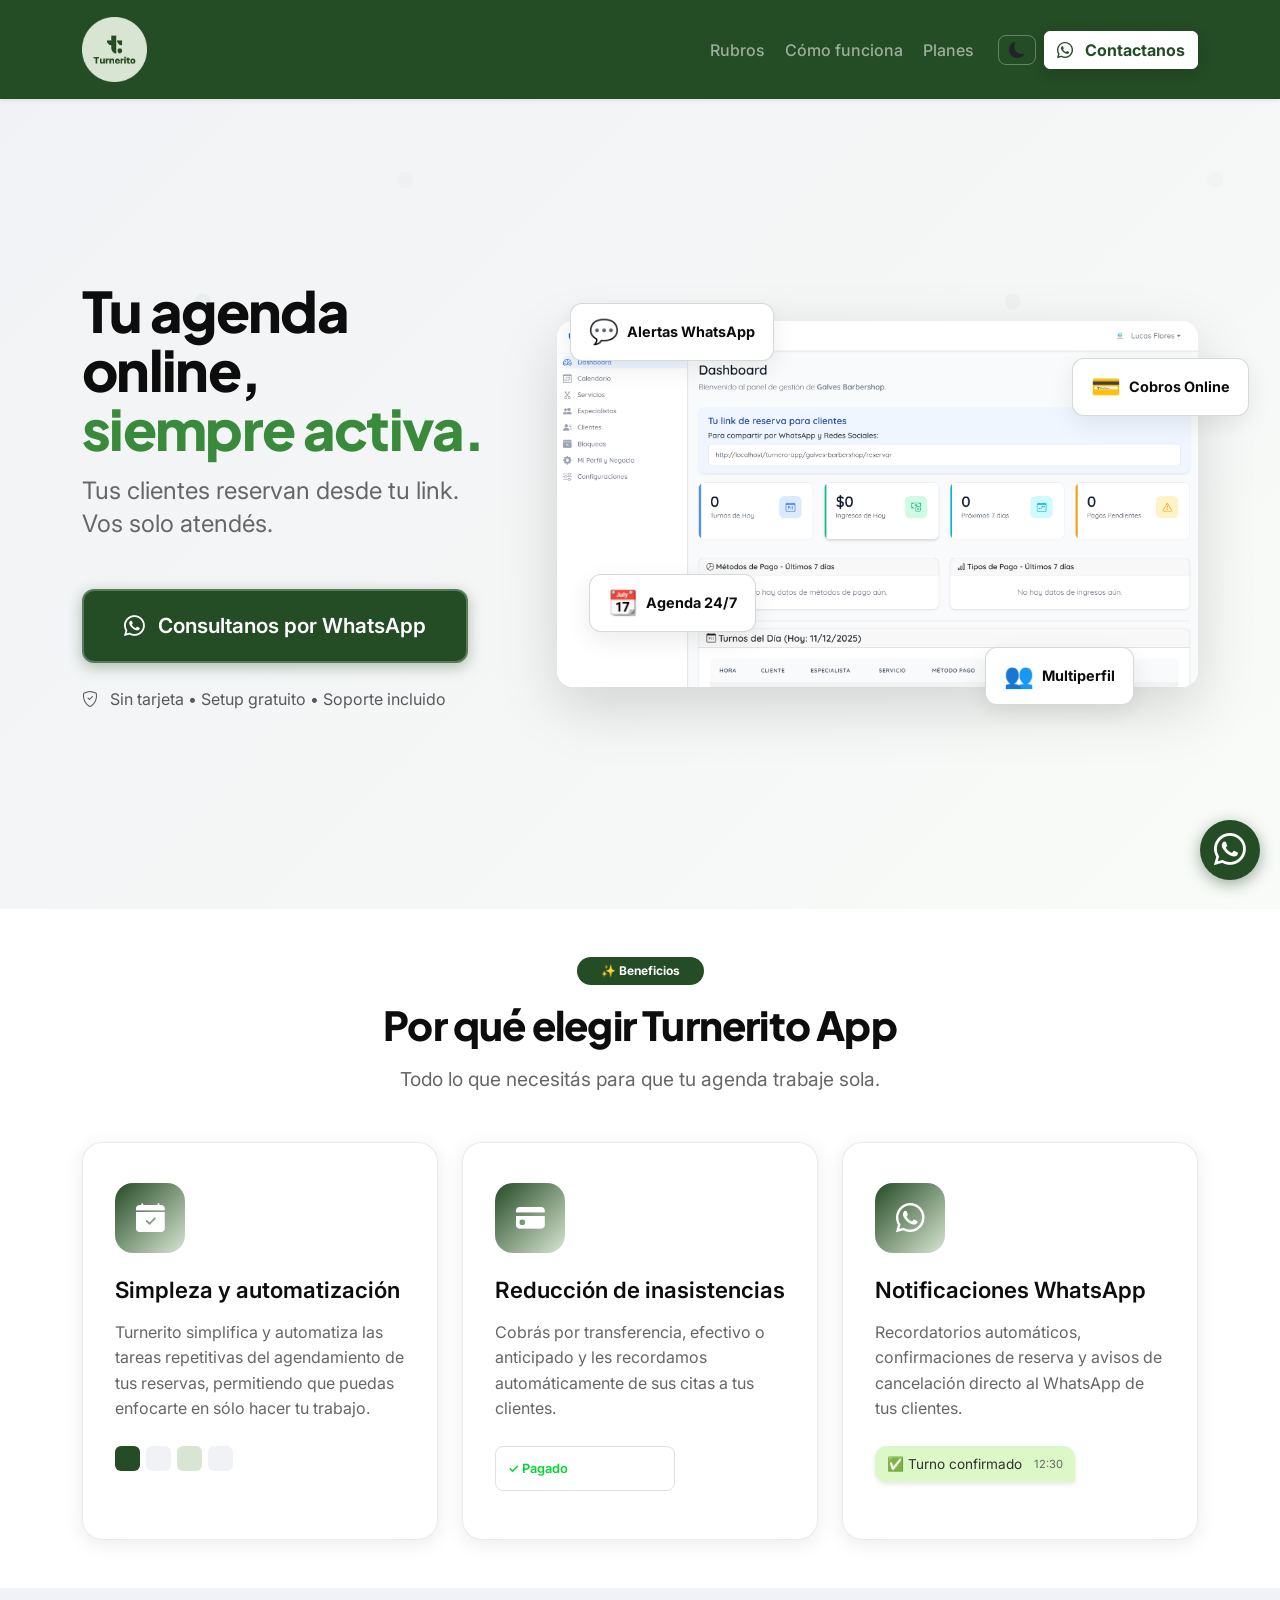
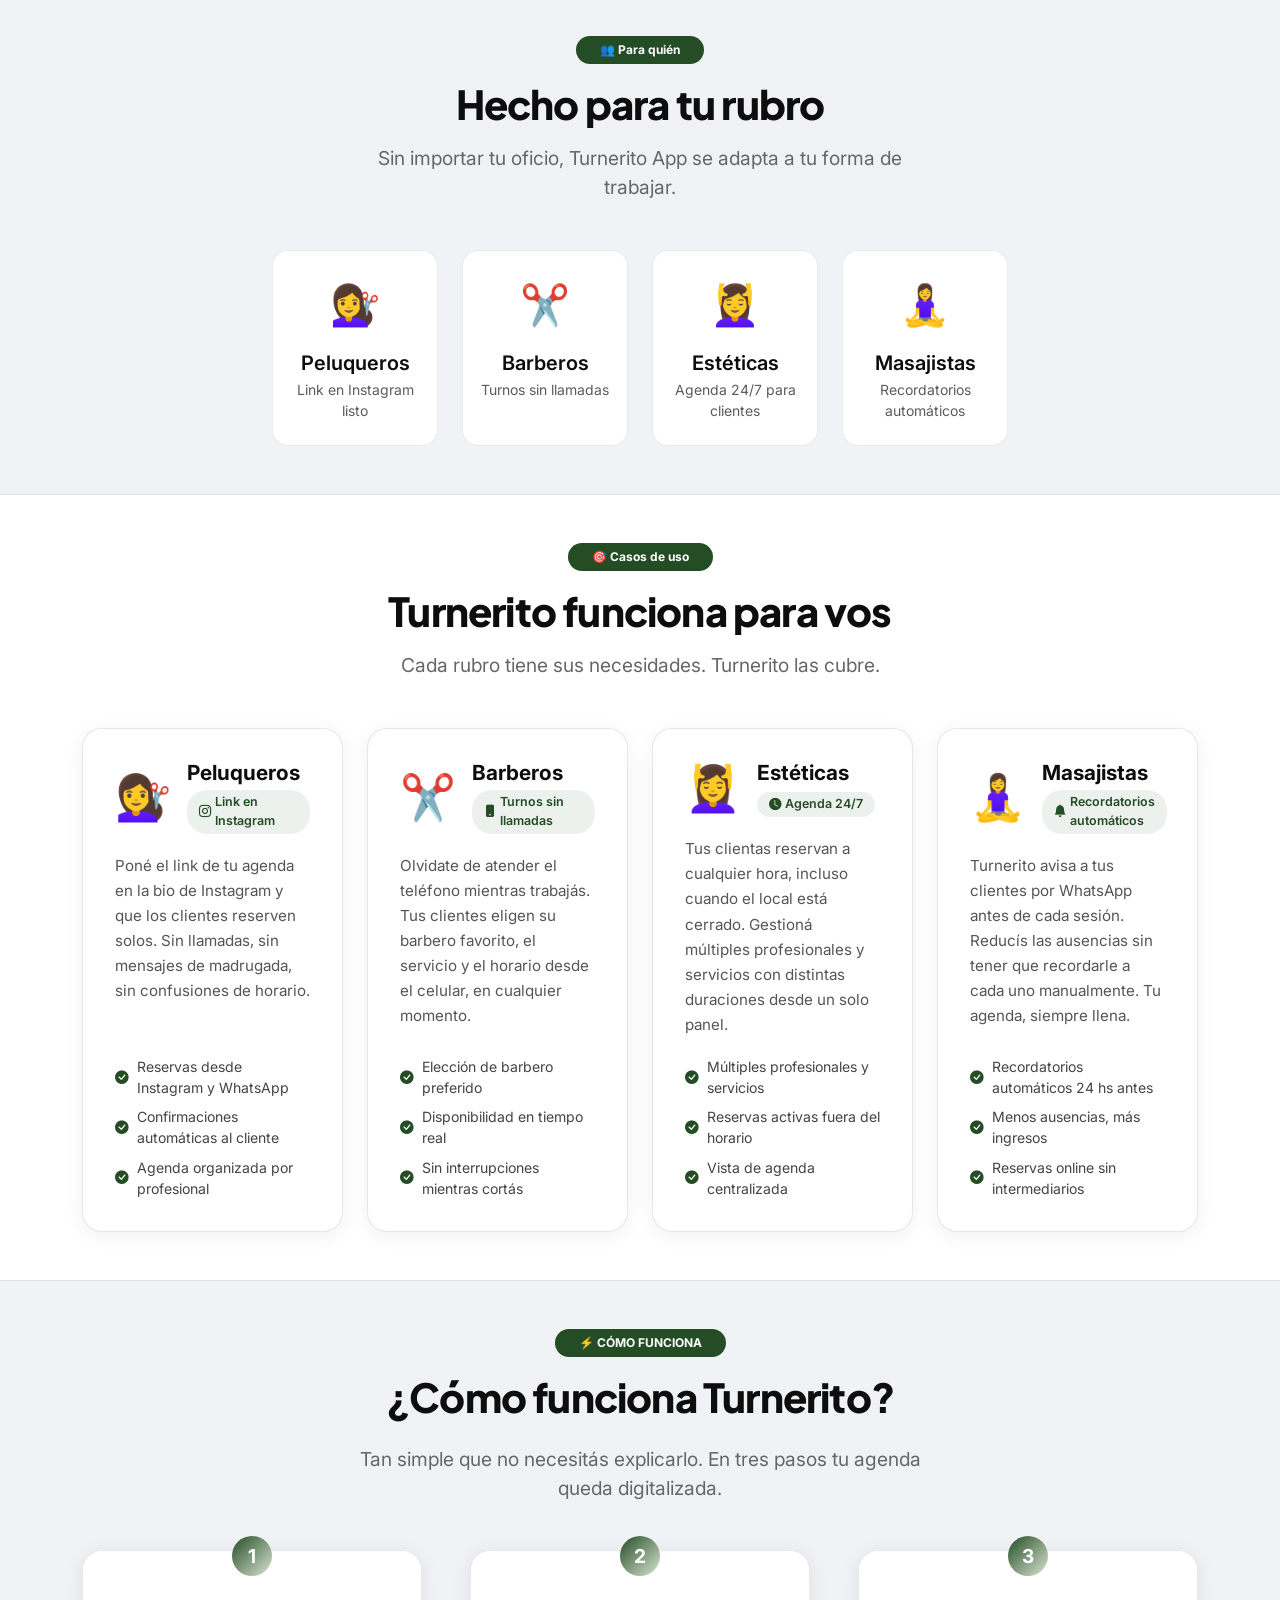
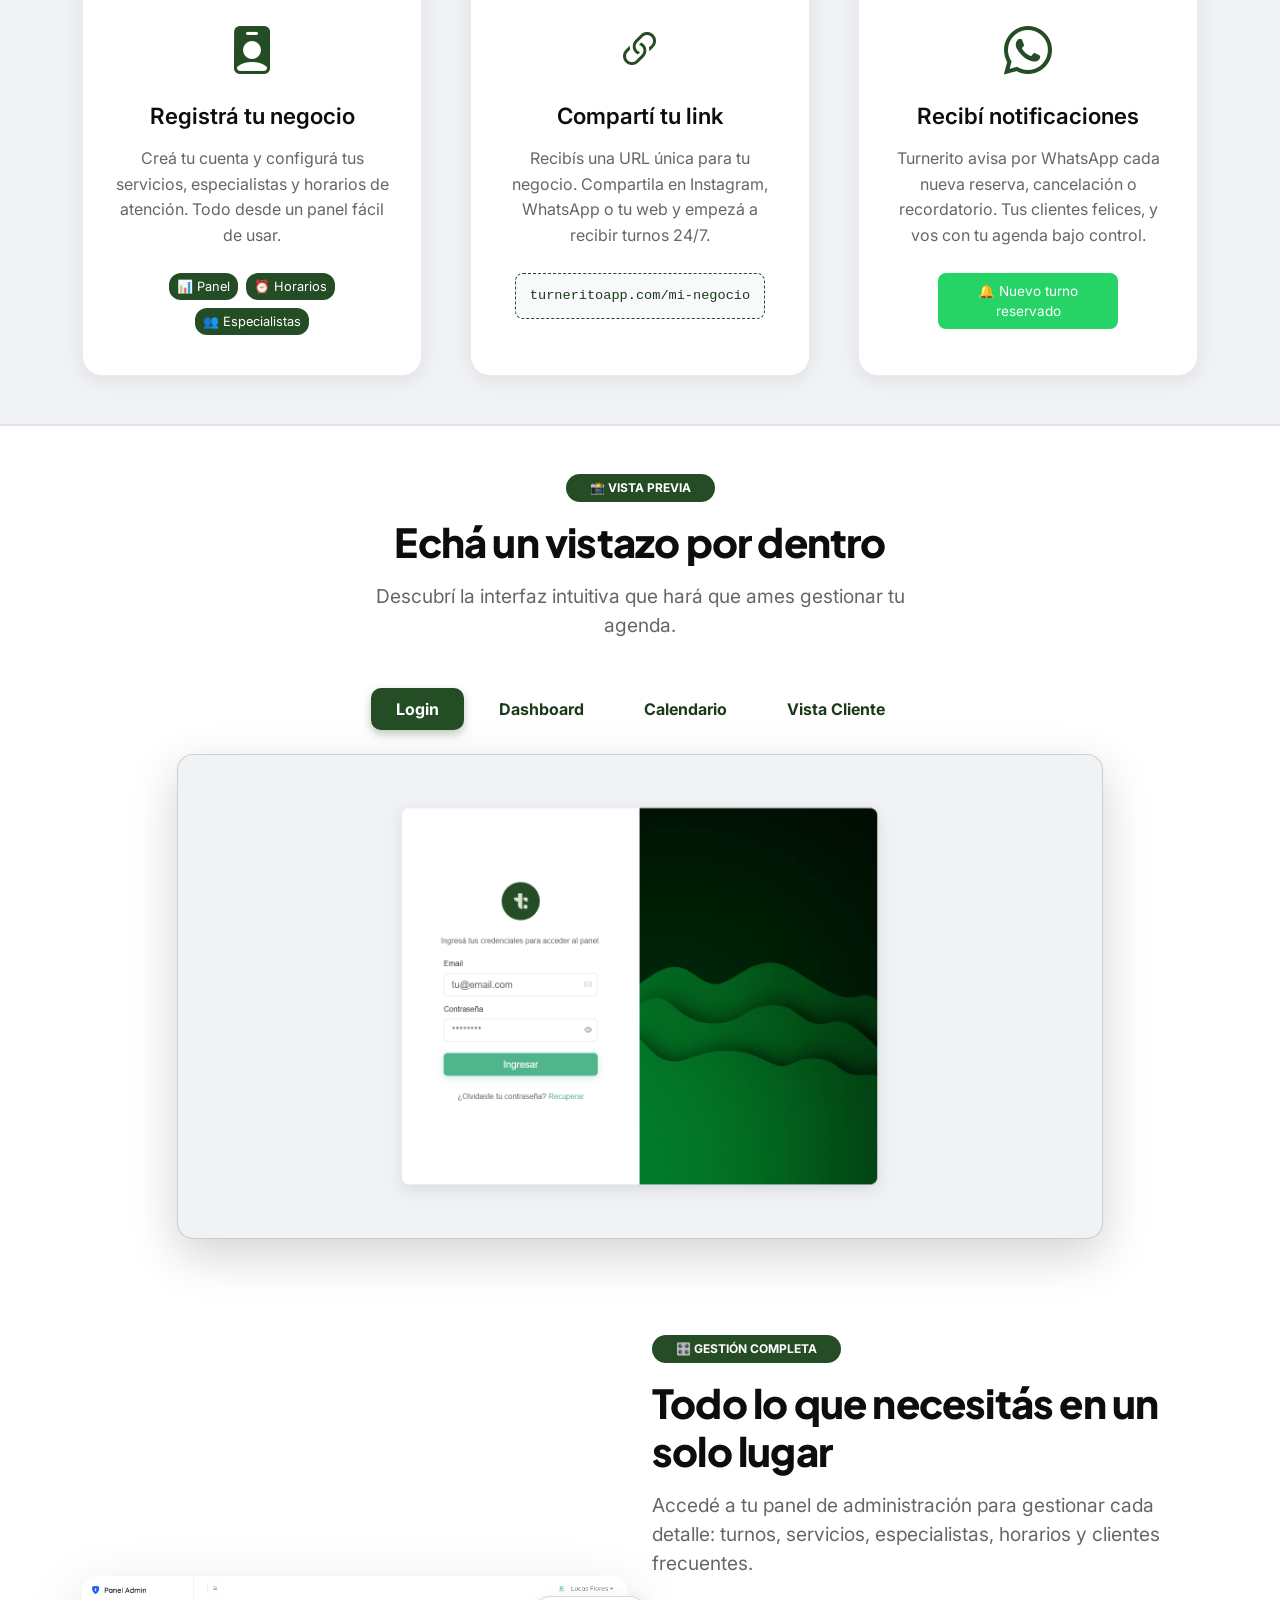
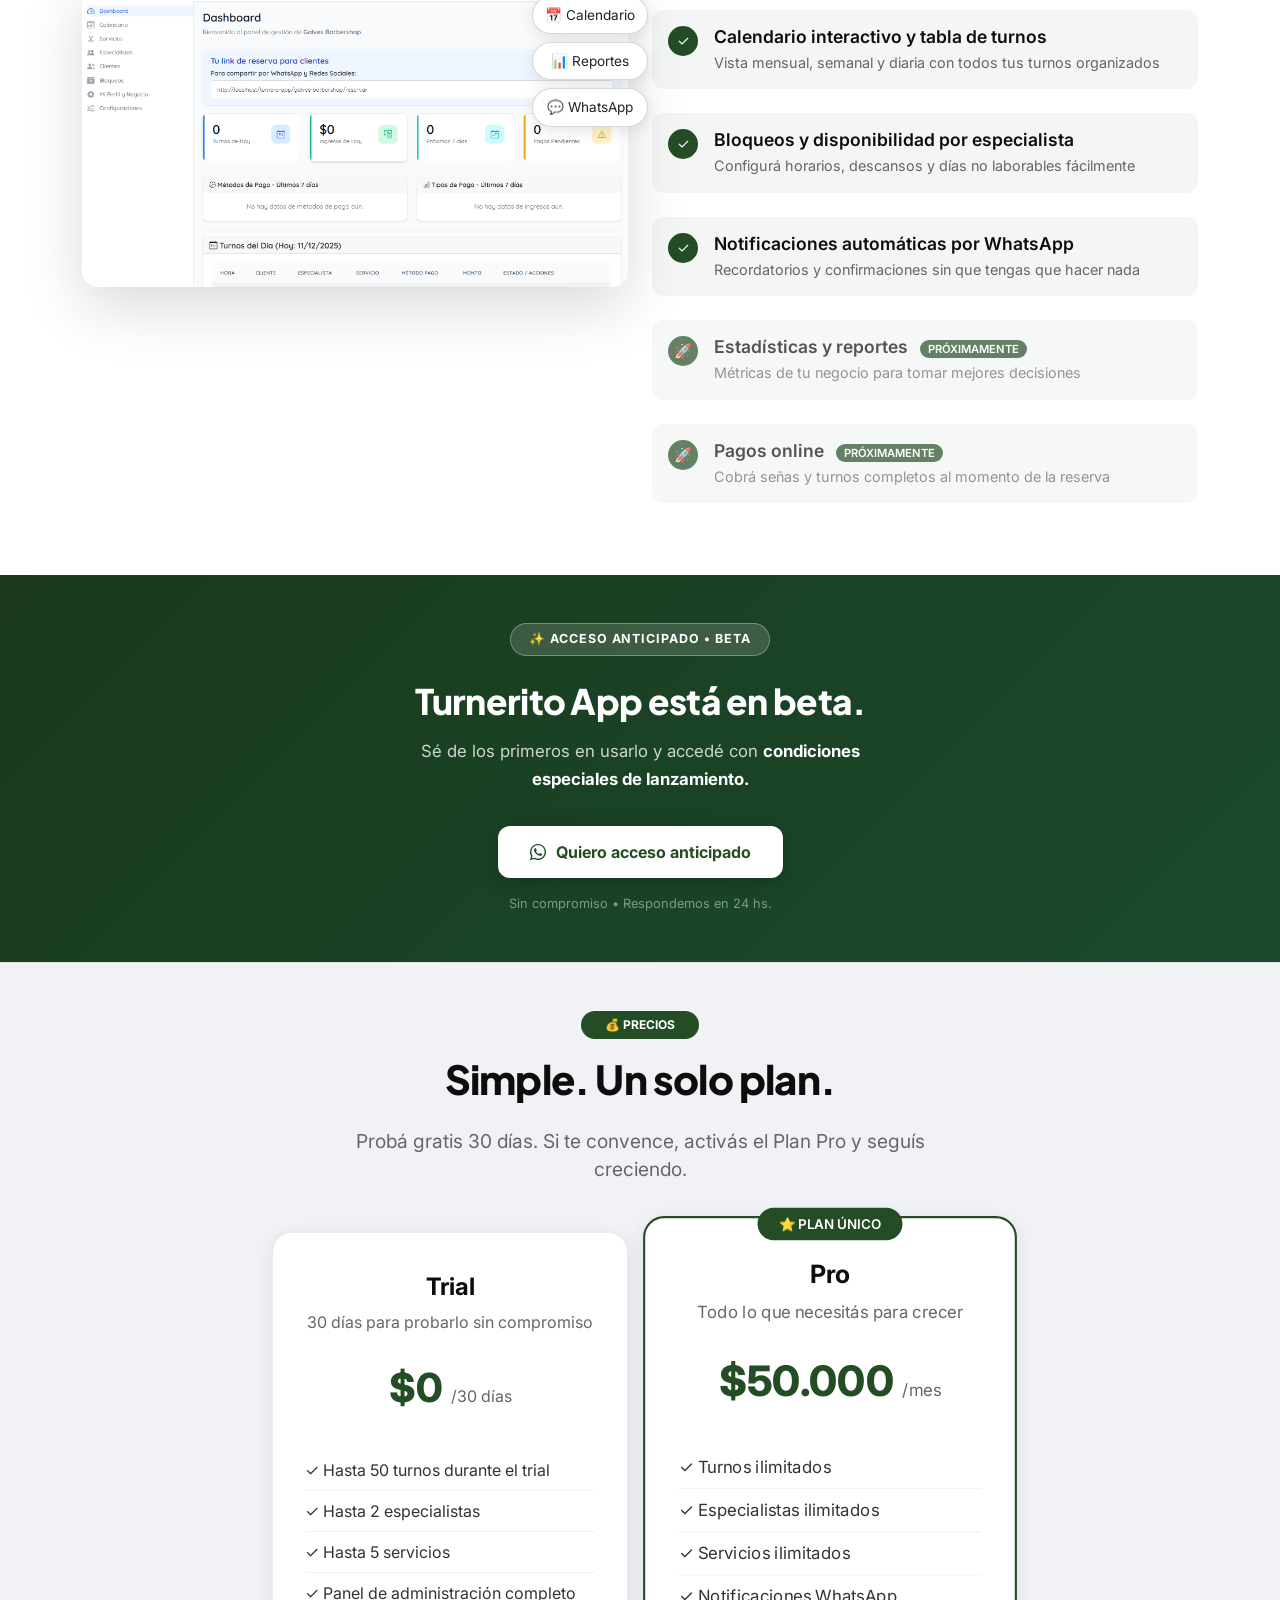
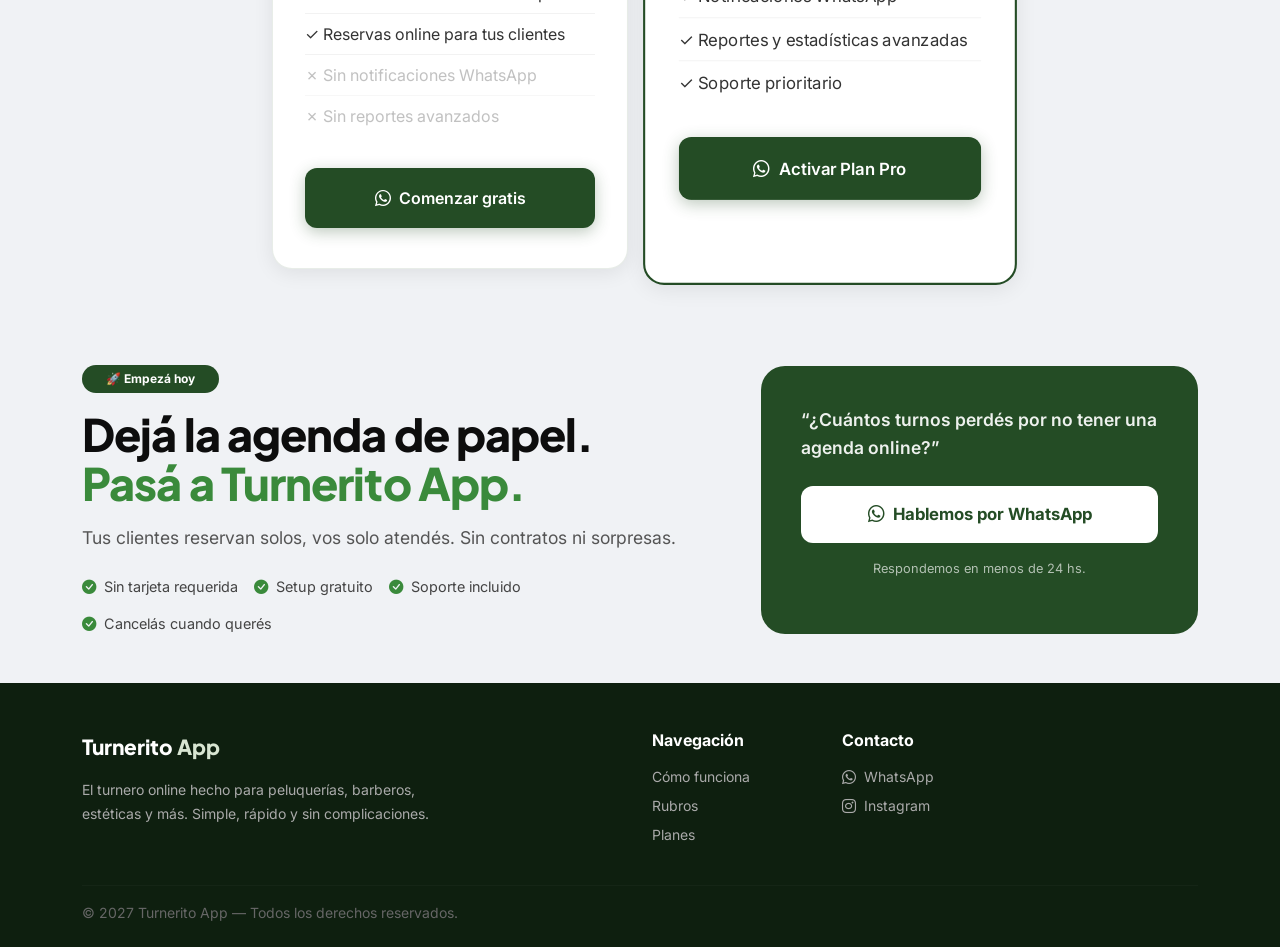
==== commit 64ef73b3: "feat: implementar dark mode con persistencia en localStorage - Agregar script anti-flash en <head> p" ====
--- a/index.html
+++ b/index.html
@@ -13,6 +13,8 @@
     </script>
 
     <meta charset="UTF-8">
+    <!-- Anti-flash: apply saved theme before any CSS renders -->
+    <script>!function(){var t=localStorage.getItem('landing-theme')||(window.matchMedia('(prefers-color-scheme: dark)').matches?'dark':'light');document.documentElement.setAttribute('data-bs-theme',t);}();</script>
     <meta name="viewport" content="width=device-width, initial-scale=1.0">
     <title>Turnerito App — Tu turnero online para peluquerías, barberos y estéticas</title>
 
@@ -32,6 +34,9 @@
     <link rel="preconnect" href="https://fonts.googleapis.com">
     <link rel="preconnect" href="https://fonts.gstatic.com" crossorigin>
     <link href="https://fonts.googleapis.com/css2?family=Inter:wght@300;400;500;600;700;800&family=Plus+Jakarta+Sans:wght@700;800;900&display=swap" rel="stylesheet">
+
+    <!-- Dark mode -->
+    <link rel="stylesheet" href="css/dark-mode.css">
 
     <!-- Bootstrap 5 -->
     <link href="https://cdn.jsdelivr.net/npm/bootstrap@5.3.3/dist/css/bootstrap.min.css" rel="stylesheet" integrity="sha384-QWTKZyjpPEjISv5WaRU9OFeRpok6YctnYmDr5pNlyT2bRjXh0JMhjY6hW+ALEwIH" crossorigin="anonymous">
@@ -1068,6 +1073,9 @@
                     <a class="nav-link fw-medium" href="#planes">Planes</a>
                 </li>
             </ul>
+            <button class="dark-mode-toggle me-2" aria-label="Cambiar tema" title="Cambiar tema">
+              <i class="bi bi-moon-fill"></i>
+            </button>
             <a href="https://wa.me/5493515303017?text=Hola!%20Quiero%20saber%20m%C3%A1s%20sobre%20Turnerito%20%F0%9F%93%85"
                class="btn fw-bold"
                style="background-color: white; color: var(--turnerito-mountain-meadow); border-color: white; box-shadow: 0 4px 15px rgba(0,0,0,0.15);"
@@ -1799,6 +1807,7 @@
 
 <!-- Bootstrap JS -->
 <script src="https://cdn.jsdelivr.net/npm/bootstrap@5.3.3/dist/js/bootstrap.bundle.min.js" crossorigin="anonymous"></script>
+<script src="js/dark-mode.js"></script>
 
 <script>
     // Tooltips Bootstrap
--- a/css/dark-mode.css
+++ b/css/dark-mode.css
@@ -0,0 +1,269 @@
+/* ============================================================
+   TURNERITO APP — DARK MODE
+   Activado con: <html data-bs-theme="dark">
+   ============================================================ */
+
+/* ── 1. Variables CSS ───────────────────────────────────────── */
+[data-bs-theme="dark"] {
+  --turnerito-rich-black:        #f1f5f9;
+  --turnerito-anti-flash-white:  #0f172a;
+  --turnerito-caribbean-green:   #334155;
+  --dm-body-bg:                  #0f172a;
+  --dm-surface:                  #1e293b;
+  --dm-surface-2:                #243447;
+  --dm-border:                   #334155;
+  --dm-text-primary:             #f1f5f9;
+  --dm-text-muted:               #94a3b8;
+  --dm-accent:                   #6ee7b7;
+  --dm-accent-hover:             #86efac;
+}
+
+/* ── 2. Base ────────────────────────────────────────────────── */
+[data-bs-theme="dark"] body {
+  background-color: #0f172a !important;
+  color: #f1f5f9 !important;
+}
+
+[data-bs-theme="dark"] h1,
+[data-bs-theme="dark"] h2,
+[data-bs-theme="dark"] h3,
+[data-bs-theme="dark"] h4,
+[data-bs-theme="dark"] h5,
+[data-bs-theme="dark"] h6 { color: #f1f5f9 !important; }
+
+[data-bs-theme="dark"] p   { color: #94a3b8 !important; }
+[data-bs-theme="dark"] li  { color: #94a3b8 !important; }
+[data-bs-theme="dark"] span { color: inherit; }
+
+[data-bs-theme="dark"] hr {
+  border-color: #334155 !important;
+  opacity: 1;
+}
+
+/* ── 3. Links ───────────────────────────────────────────────── */
+[data-bs-theme="dark"] a:not(.btn):not(.nav-link):not([class*="btn-"]):not(.whatsapp-float):not(.pricing-btn):not(.btn-cta):not(.navbar-brand) {
+  color: #6ee7b7 !important;
+}
+[data-bs-theme="dark"] a:not(.btn):not(.nav-link):not([class*="btn-"]):not(.whatsapp-float):not(.pricing-btn):not(.btn-cta):not(.navbar-brand):hover {
+  color: #86efac !important;
+}
+
+/* ── 4. Navbar ──────────────────────────────────────────────── */
+[data-bs-theme="dark"] .navbar {
+  background-color: #1e293b !important;
+  border-bottom: 1px solid #334155;
+}
+[data-bs-theme="dark"] .navbar-brand,
+[data-bs-theme="dark"] .nav-link { color: #f1f5f9 !important; }
+
+/* ── 5. Secciones bg-light / bg-white ──────────────────────── */
+[data-bs-theme="dark"] .bg-light,
+[data-bs-theme="dark"] .bg-white {
+  background-color: #1e293b !important;
+}
+
+/* Sección con style inline background:#fff */
+[data-bs-theme="dark"] section[style*="background"] {
+  background: #1e293b !important;
+}
+
+/* Hero */
+[data-bs-theme="dark"] .hero-section {
+  background: linear-gradient(135deg, #0f172a 0%, #1e293b 100%) !important;
+}
+
+/* final-cta usa la variable --turnerito-anti-flash-white que ya se sobreescribió,
+   pero forzamos por si el valor se resuelve antes */
+[data-bs-theme="dark"] .final-cta {
+  background: #0f172a !important;
+}
+
+/* ── 6. Cards genéricas ─────────────────────────────────────── */
+[data-bs-theme="dark"] .card,
+[data-bs-theme="dark"] [class*="-card"] {
+  background-color: #1e293b !important;
+  border-color: #334155 !important;
+  color: #f1f5f9 !important;
+}
+[data-bs-theme="dark"] .card-header,
+[data-bs-theme="dark"] .card-footer {
+  background-color: #243447 !important;
+  border-color: #334155 !important;
+}
+
+/* ── 7. Benefit / Use-case / Step / Profession / Pricing cards ─ */
+[data-bs-theme="dark"] .benefit-card,
+[data-bs-theme="dark"] .use-case-card,
+[data-bs-theme="dark"] .step-card,
+[data-bs-theme="dark"] .profession-card,
+[data-bs-theme="dark"] .pricing-card {
+  background: #1e293b !important;
+  border-color: #334155 !important;
+  color: #f1f5f9 !important;
+}
+
+[data-bs-theme="dark"] .benefit-title,
+[data-bs-theme="dark"] .use-case-title,
+[data-bs-theme="dark"] .step-title,
+[data-bs-theme="dark"] .pricing-title { color: #f1f5f9 !important; }
+
+[data-bs-theme="dark"] .benefit-description,
+[data-bs-theme="dark"] .use-case-desc,
+[data-bs-theme="dark"] .step-description,
+[data-bs-theme="dark"] .pricing-subtitle,
+[data-bs-theme="dark"] .price-period    { color: #94a3b8 !important; }
+
+[data-bs-theme="dark"] .use-case-list li { color: #94a3b8 !important; }
+
+[data-bs-theme="dark"] .pricing-features .feature       { color: #cbd5e1 !important; border-bottom-color: #334155 !important; }
+[data-bs-theme="dark"] .pricing-features .feature-disabled { color: #64748b !important; border-bottom-color: #334155 !important; }
+
+/* Featured pricing card */
+[data-bs-theme="dark"] .pricing-card.featured {
+  border-color: #6ee7b7 !important;
+}
+
+/* ── 8. Feature bubbles ─────────────────────────────────────── */
+[data-bs-theme="dark"] .feature-bubble {
+  background: #1e293b !important;
+  border-color: #334155 !important;
+  box-shadow: 0 8px 25px rgba(0,0,0,0.4) !important;
+}
+[data-bs-theme="dark"] .text-mini { color: #f1f5f9 !important; }
+
+/* ── 9. Feature badges (management section) ─────────────────── */
+[data-bs-theme="dark"] .feature-badge {
+  background: #1e293b !important;
+  border-color: #334155 !important;
+  color: #f1f5f9 !important;
+}
+
+/* ── 10. Mini calendar / payment / whatsapp previews ────────── */
+[data-bs-theme="dark"] .calendar-day {
+  background: #334155 !important;
+}
+[data-bs-theme="dark"] .calendar-day.active { background: #244C25 !important; }
+[data-bs-theme="dark"] .calendar-day.booked { background: #334155 !important; }
+
+[data-bs-theme="dark"] .payment-card {
+  background: #243447 !important;
+  border-color: #475569 !important;
+}
+[data-bs-theme="dark"] .payment-brand { color: #94a3b8 !important; }
+
+[data-bs-theme="dark"] .whatsapp-message {
+  background: #1a4a2e !important;
+  box-shadow: 0 2px 5px rgba(0,0,0,0.3) !important;
+}
+[data-bs-theme="dark"] .message-text { color: #f1f5f9 !important; }
+[data-bs-theme="dark"] .message-time { color: #94a3b8 !important; }
+
+/* ── 11. Link preview (step card) ──────────────────────────── */
+[data-bs-theme="dark"] .link-preview {
+  background: #243447 !important;
+  border-color: #6ee7b7 !important;
+}
+[data-bs-theme="dark"] .link-text { color: #6ee7b7 !important; }
+
+/* ── 12. Feature items (management list) ────────────────────── */
+[data-bs-theme="dark"] .feature-item {
+  background: rgba(255,255,255,0.05) !important;
+}
+[data-bs-theme="dark"] .feature-item:hover {
+  background: rgba(255,255,255,0.08) !important;
+}
+[data-bs-theme="dark"] .feature-content h5 { color: #f1f5f9 !important; }
+[data-bs-theme="dark"] .feature-content p   { color: #94a3b8 !important; }
+
+/* ── 13. Screenshots section tab content ───────────────────── */
+[data-bs-theme="dark"] .tab-content.bg-light {
+  background-color: #243447 !important;
+  border-color: #334155 !important;
+}
+
+/* ── 14. Screenshots nav pills ─────────────────────────────── */
+[data-bs-theme="dark"] .screenshots-section .nav-pills .nav-link {
+  color: #94a3b8 !important;
+}
+[data-bs-theme="dark"] .screenshots-section .nav-pills .nav-link.active {
+  background-color: #244C25 !important;
+  color: white !important;
+}
+[data-bs-theme="dark"] .screenshots-section .nav-pills .nav-link:hover:not(.active) {
+  background-color: rgba(110,231,183,0.08) !important;
+  border-color: #6ee7b7 !important;
+  color: #6ee7b7 !important;
+}
+
+/* ── 15. Text utilities ─────────────────────────────────────── */
+[data-bs-theme="dark"] .text-dark   { color: #f1f5f9 !important; }
+[data-bs-theme="dark"] .text-muted  { color: #94a3b8 !important; }
+[data-bs-theme="dark"] .text-primary { color: #6ee7b7 !important; }
+
+/* ── 16. Section title / subtitle ──────────────────────────── */
+[data-bs-theme="dark"] .section-title   { color: #f1f5f9 !important; }
+[data-bs-theme="dark"] .section-subtitle { color: #94a3b8 !important; }
+
+/* ── 17. Hero copy ──────────────────────────────────────────── */
+[data-bs-theme="dark"] .hero-title    { color: #f1f5f9 !important; }
+[data-bs-theme="dark"] .hero-subtitle { color: #94a3b8 !important; }
+
+/* btn-hero-secondary outline button */
+[data-bs-theme="dark"] .btn-hero-secondary {
+  border-color: #6ee7b7 !important;
+  color: #6ee7b7 !important;
+}
+[data-bs-theme="dark"] .btn-hero-secondary:hover {
+  background-color: #6ee7b7 !important;
+  color: #0f172a !important;
+}
+
+/* ── 18. CTA section ────────────────────────────────────────── */
+[data-bs-theme="dark"] .cta-title    { color: #f1f5f9 !important; }
+[data-bs-theme="dark"] .cta-subtitle { color: #94a3b8 !important; }
+[data-bs-theme="dark"] .cta-trust-items { color: #94a3b8 !important; }
+[data-bs-theme="dark"] .cta-trust-items span { color: #94a3b8 !important; }
+
+/* ── 19. Borders / shadows ──────────────────────────────────── */
+[data-bs-theme="dark"] .border       { border-color: #334155 !important; }
+[data-bs-theme="dark"] .border-top   { border-top-color: #334155 !important; }
+[data-bs-theme="dark"] .border-bottom { border-bottom-color: #334155 !important; }
+
+[data-bs-theme="dark"] .shadow,
+[data-bs-theme="dark"] .shadow-sm,
+[data-bs-theme="dark"] .shadow-lg {
+  box-shadow: 0 4px 20px rgba(0,0,0,0.5) !important;
+}
+
+/* ── 20. Images — subtle opacity ────────────────────────────── */
+[data-bs-theme="dark"] .hero-image,
+[data-bs-theme="dark"] .management-image,
+[data-bs-theme="dark"] .tab-content img {
+  opacity: 0.92;
+}
+
+/* ── 21. Dark mode toggle button ────────────────────────────── */
+.dark-mode-toggle {
+  background: transparent;
+  border: 1px solid rgba(255,255,255,0.3);
+  color: inherit;
+  border-radius: 8px;
+  padding: 6px 10px;
+  cursor: pointer;
+  line-height: 1;
+  font-size: 1rem;
+  transition: background 0.2s, border-color 0.2s;
+}
+.dark-mode-toggle:hover {
+  background: rgba(255,255,255,0.1);
+  border-color: rgba(255,255,255,0.5);
+}
+
+/* Profession card h3 text */
+[data-bs-theme="dark"] .profession-card h3 { color: #f1f5f9 !important; }
+
+/* Use-case tag in dark */
+[data-bs-theme="dark"] .use-case-tag {
+  background: rgba(110,231,183,0.12) !important;
+  color: #6ee7b7 !important;
+}
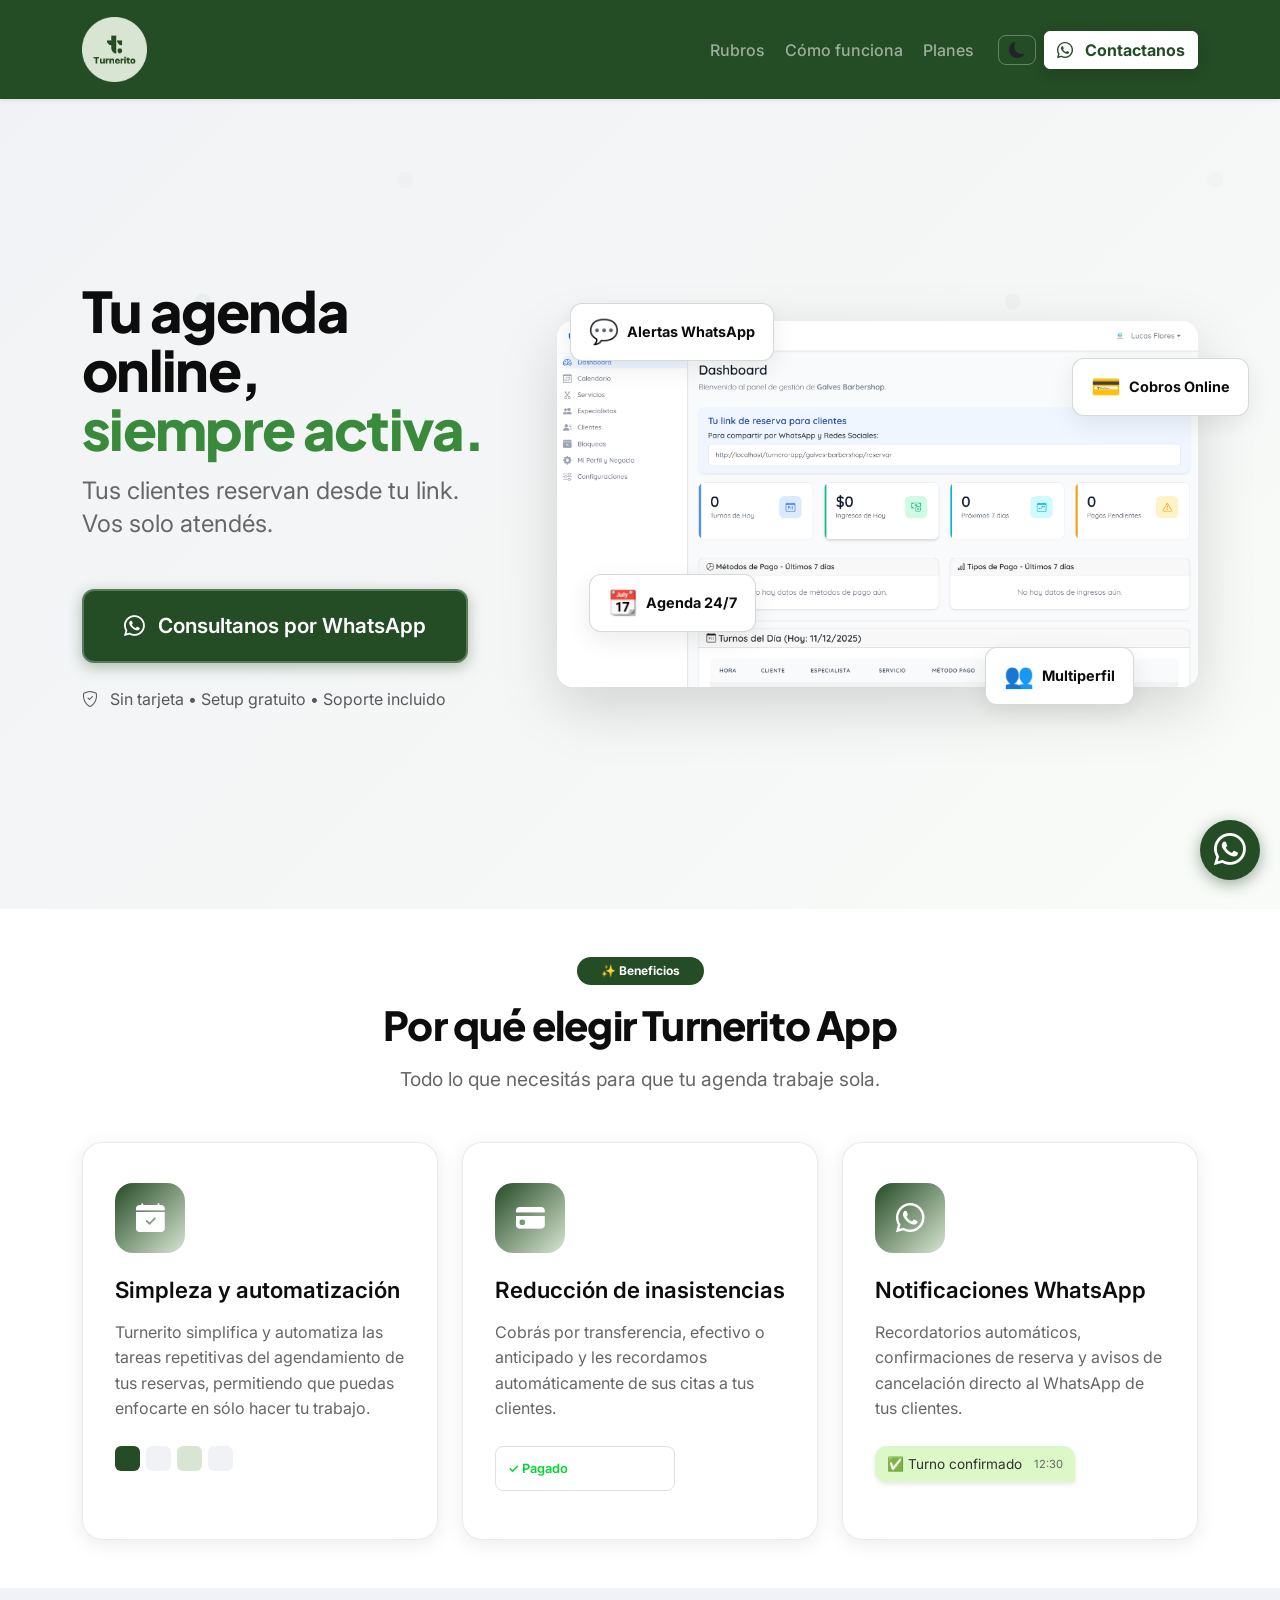
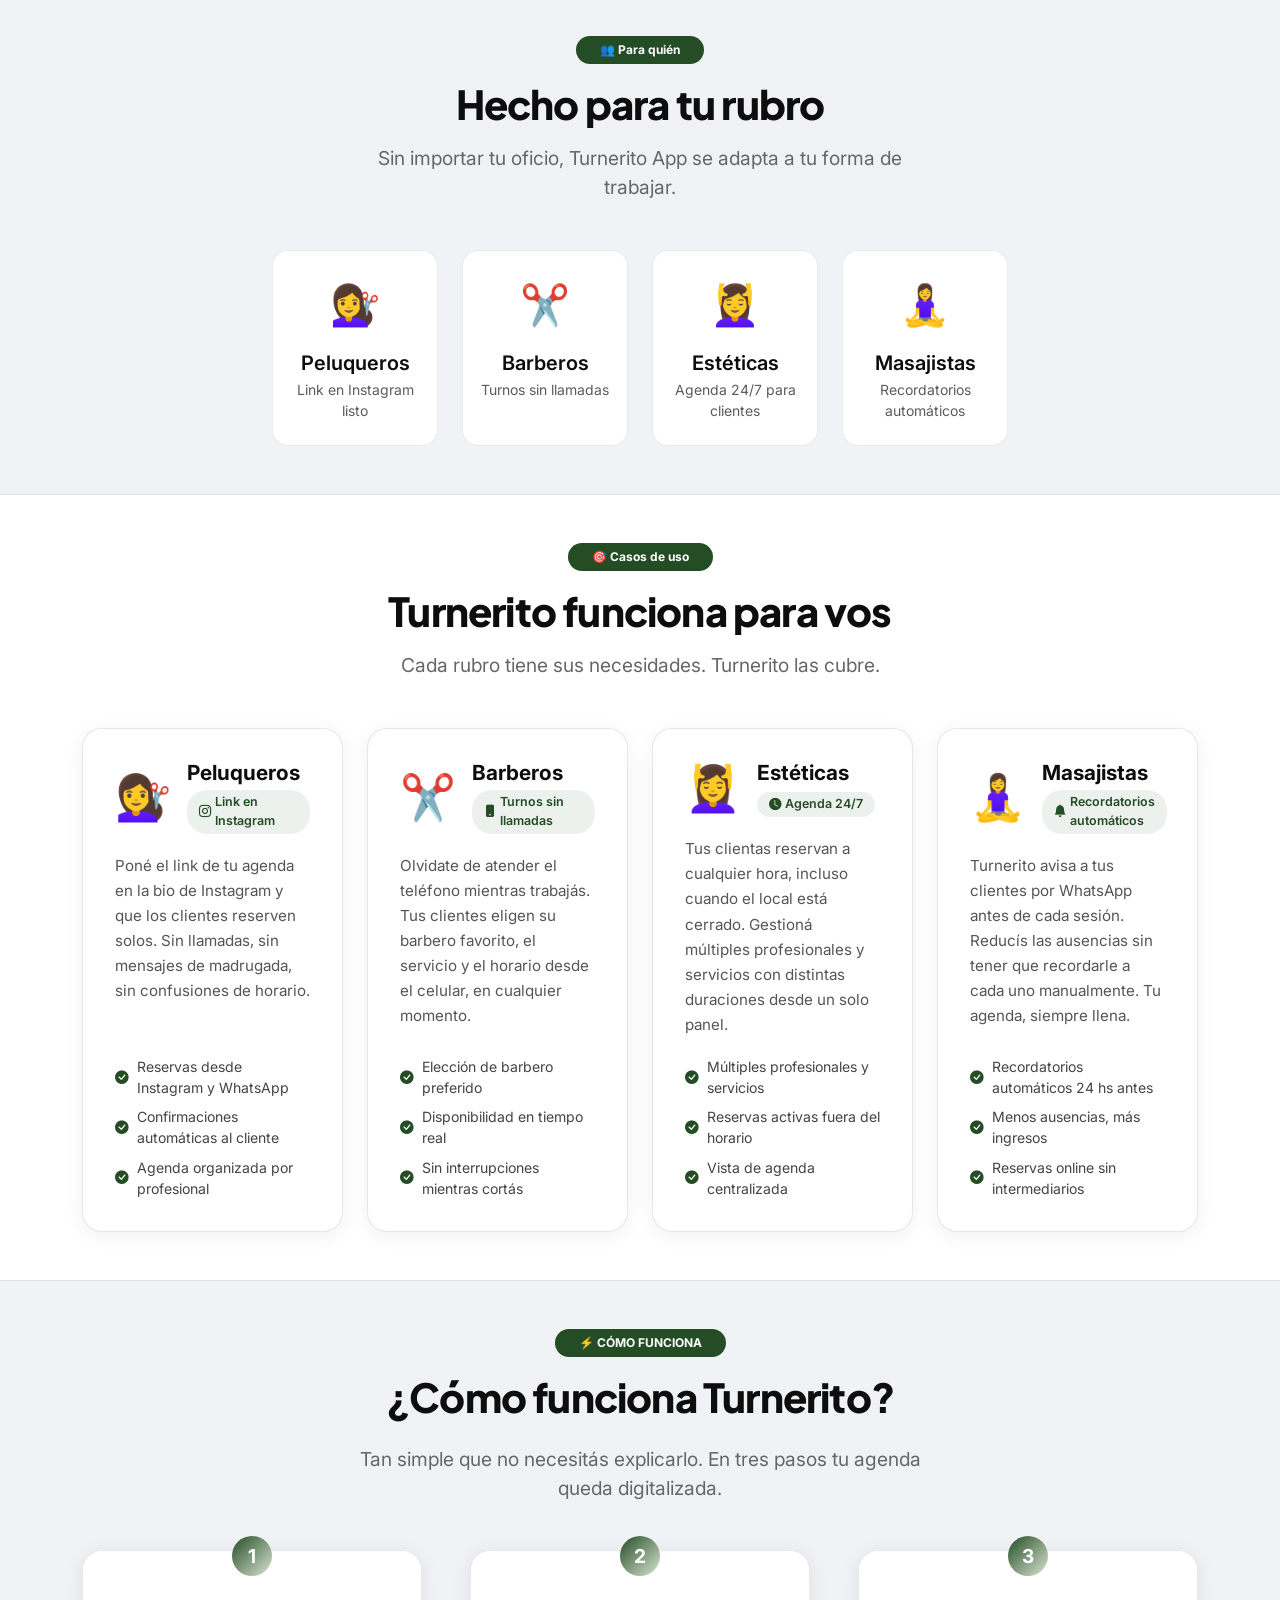
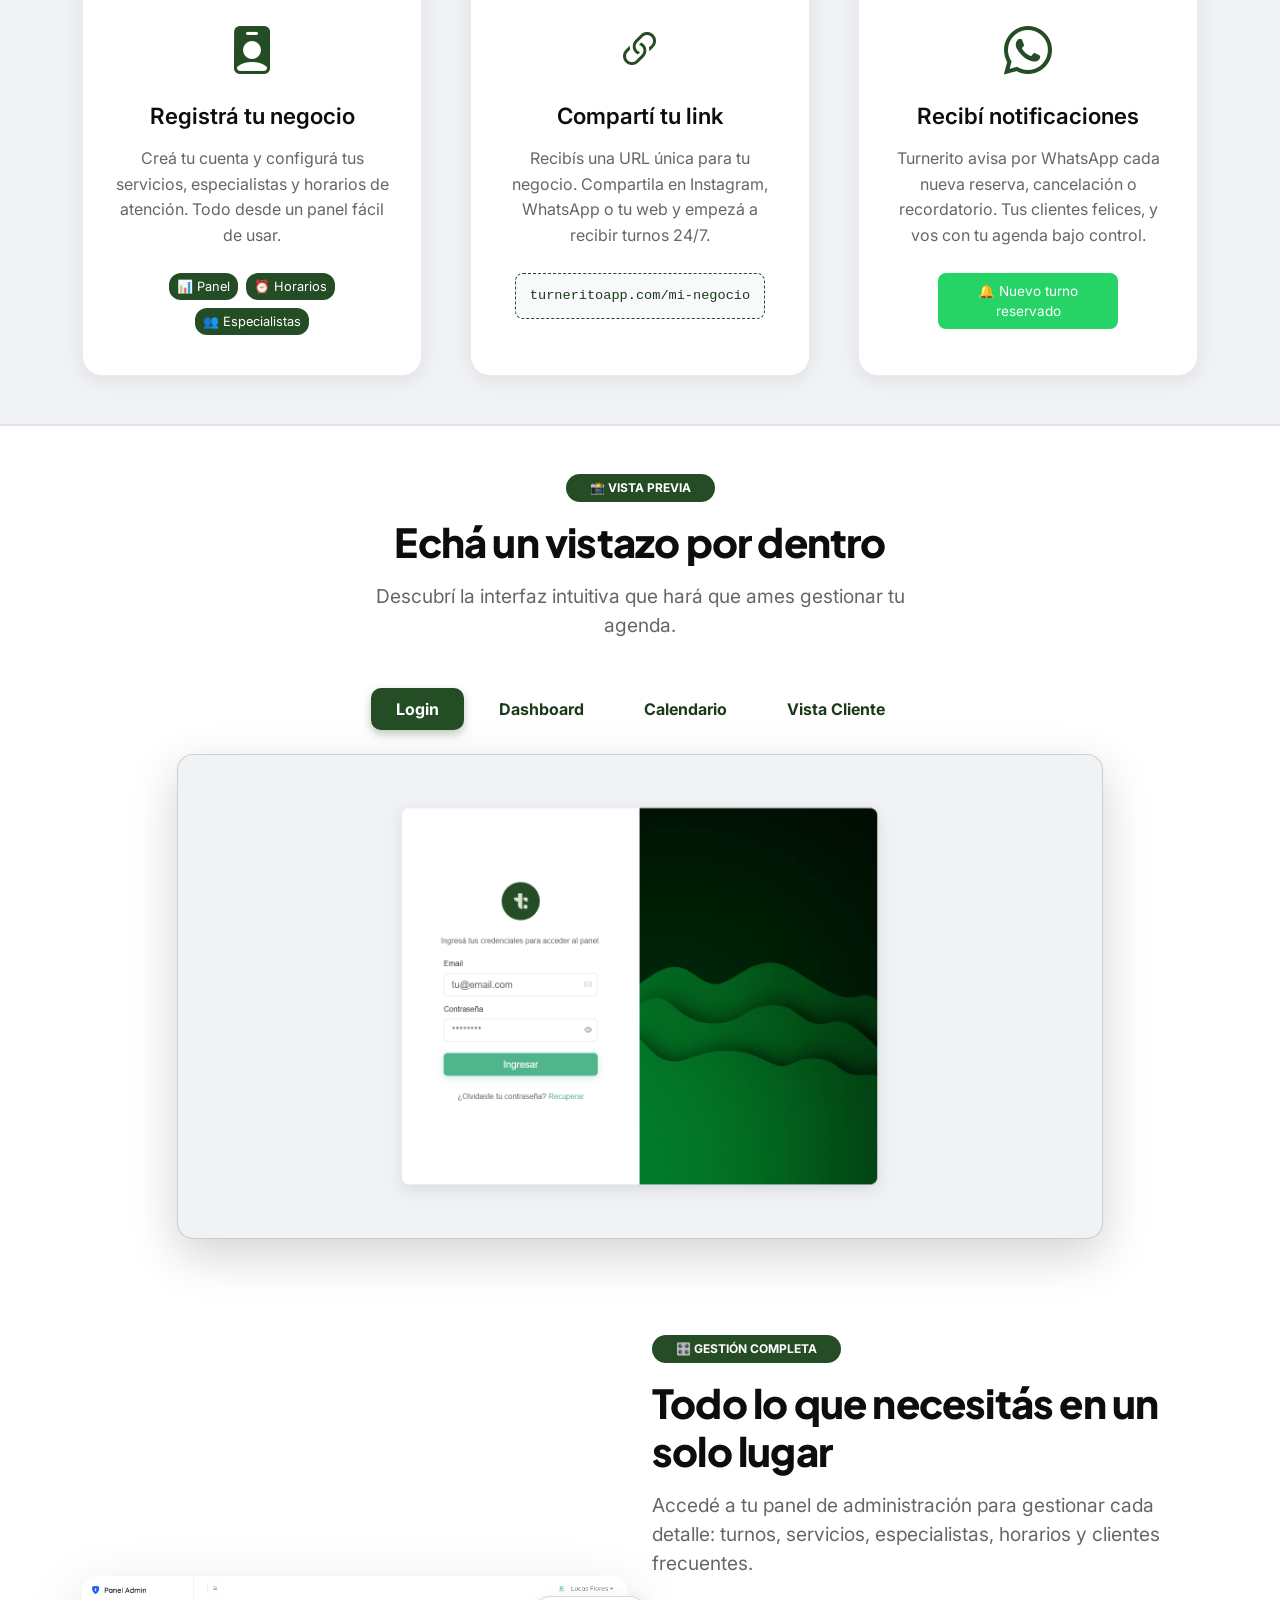
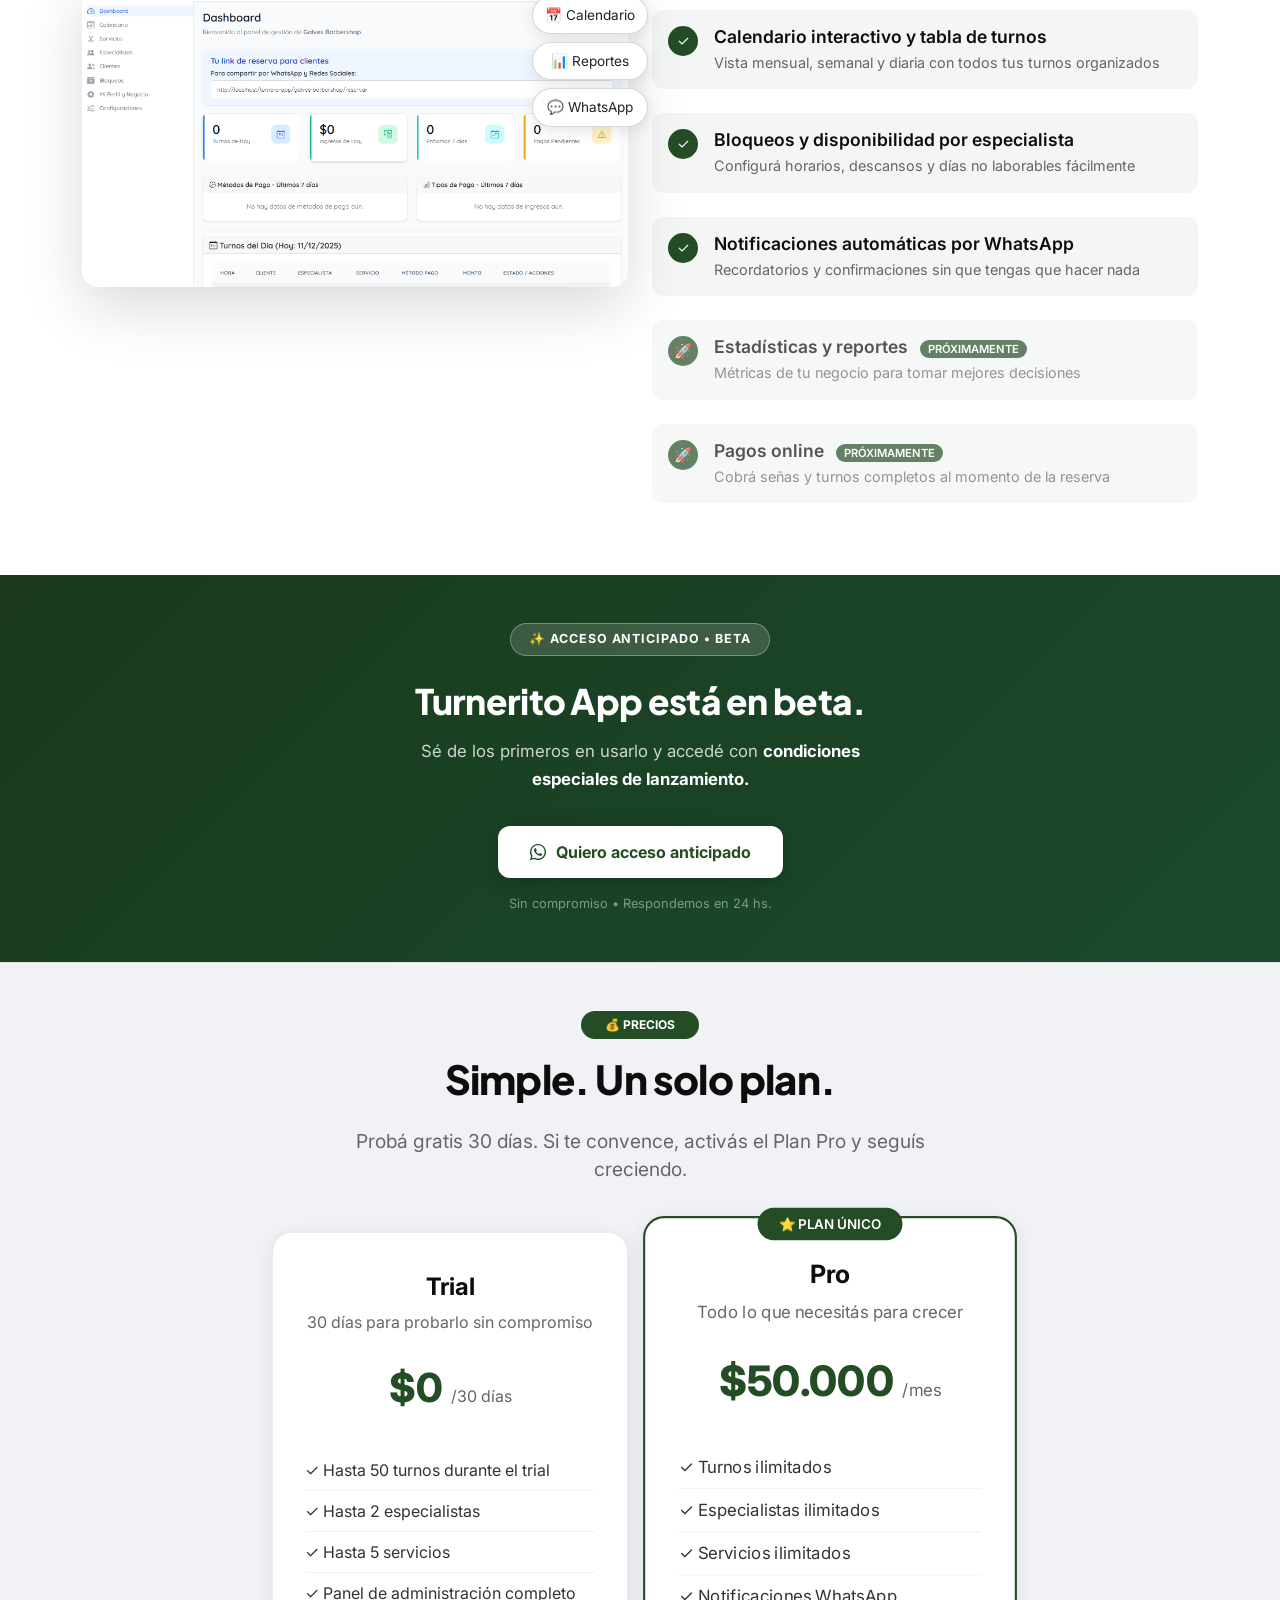
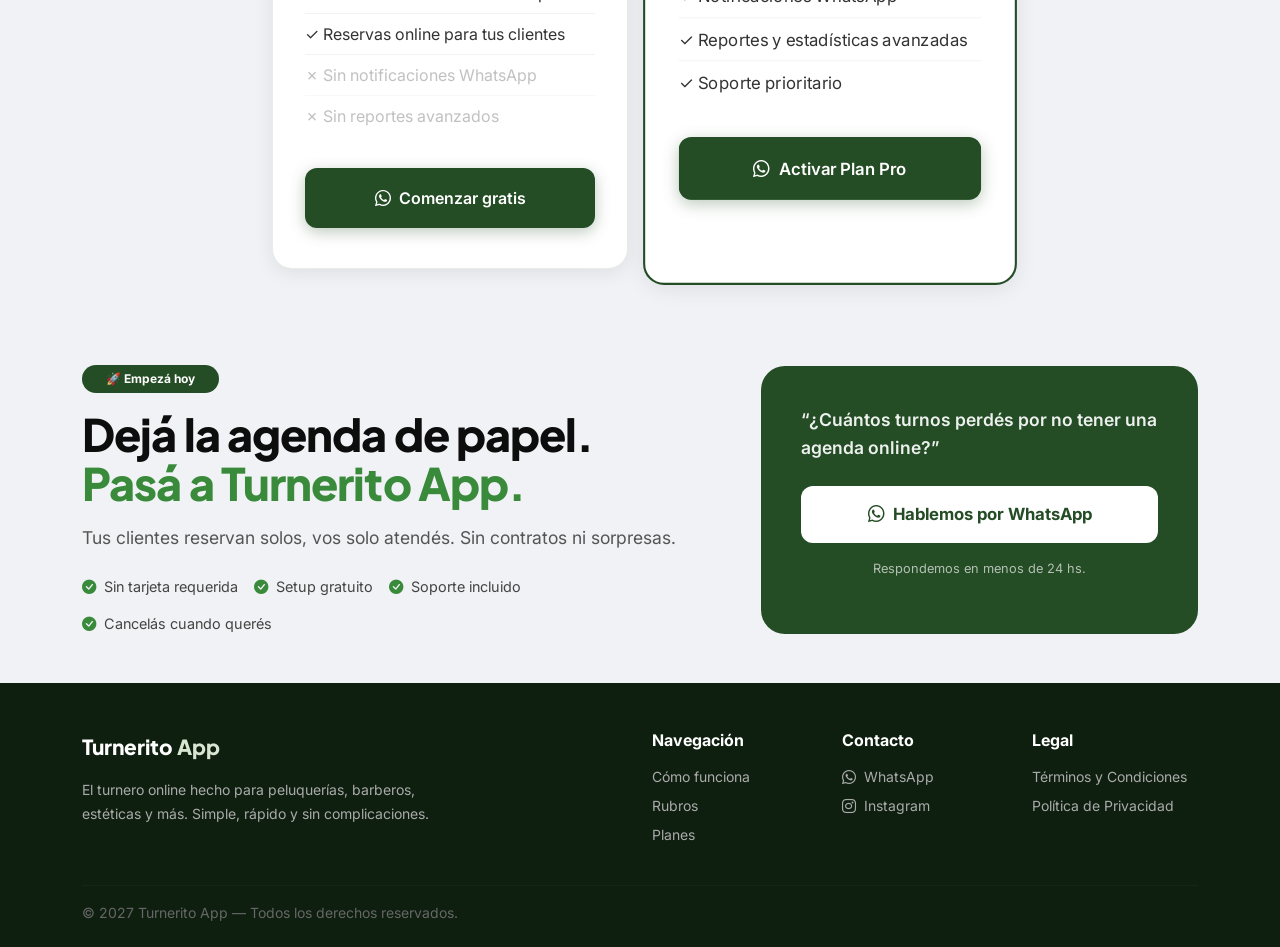
==== commit 72958092: "feat: add Términos y Condiciones and Política de Privacidad pages - Create terminos.html (/terminos)" ====
--- a/index.html
+++ b/index.html
@@ -1797,6 +1797,13 @@
                     </li>
                 </ul>
             </div>
+            <div class="col-6 col-lg-2">
+                <h6 class="fw-bold mb-3" style="color: white;">Legal</h6>
+                <ul class="list-unstyled small">
+                    <li class="mb-2"><a href="/terminos" style="color: #aaa; text-decoration: none;">Términos y Condiciones</a></li>
+                    <li class="mb-2"><a href="/privacidad" style="color: #aaa; text-decoration: none;">Política de Privacidad</a></li>
+                </ul>
+            </div>
         </div>
         <hr style="border-color: rgba(255,255,255,0.1);">
         <div class="d-flex flex-column flex-md-row justify-content-between align-items-center small" style="color: #666;">
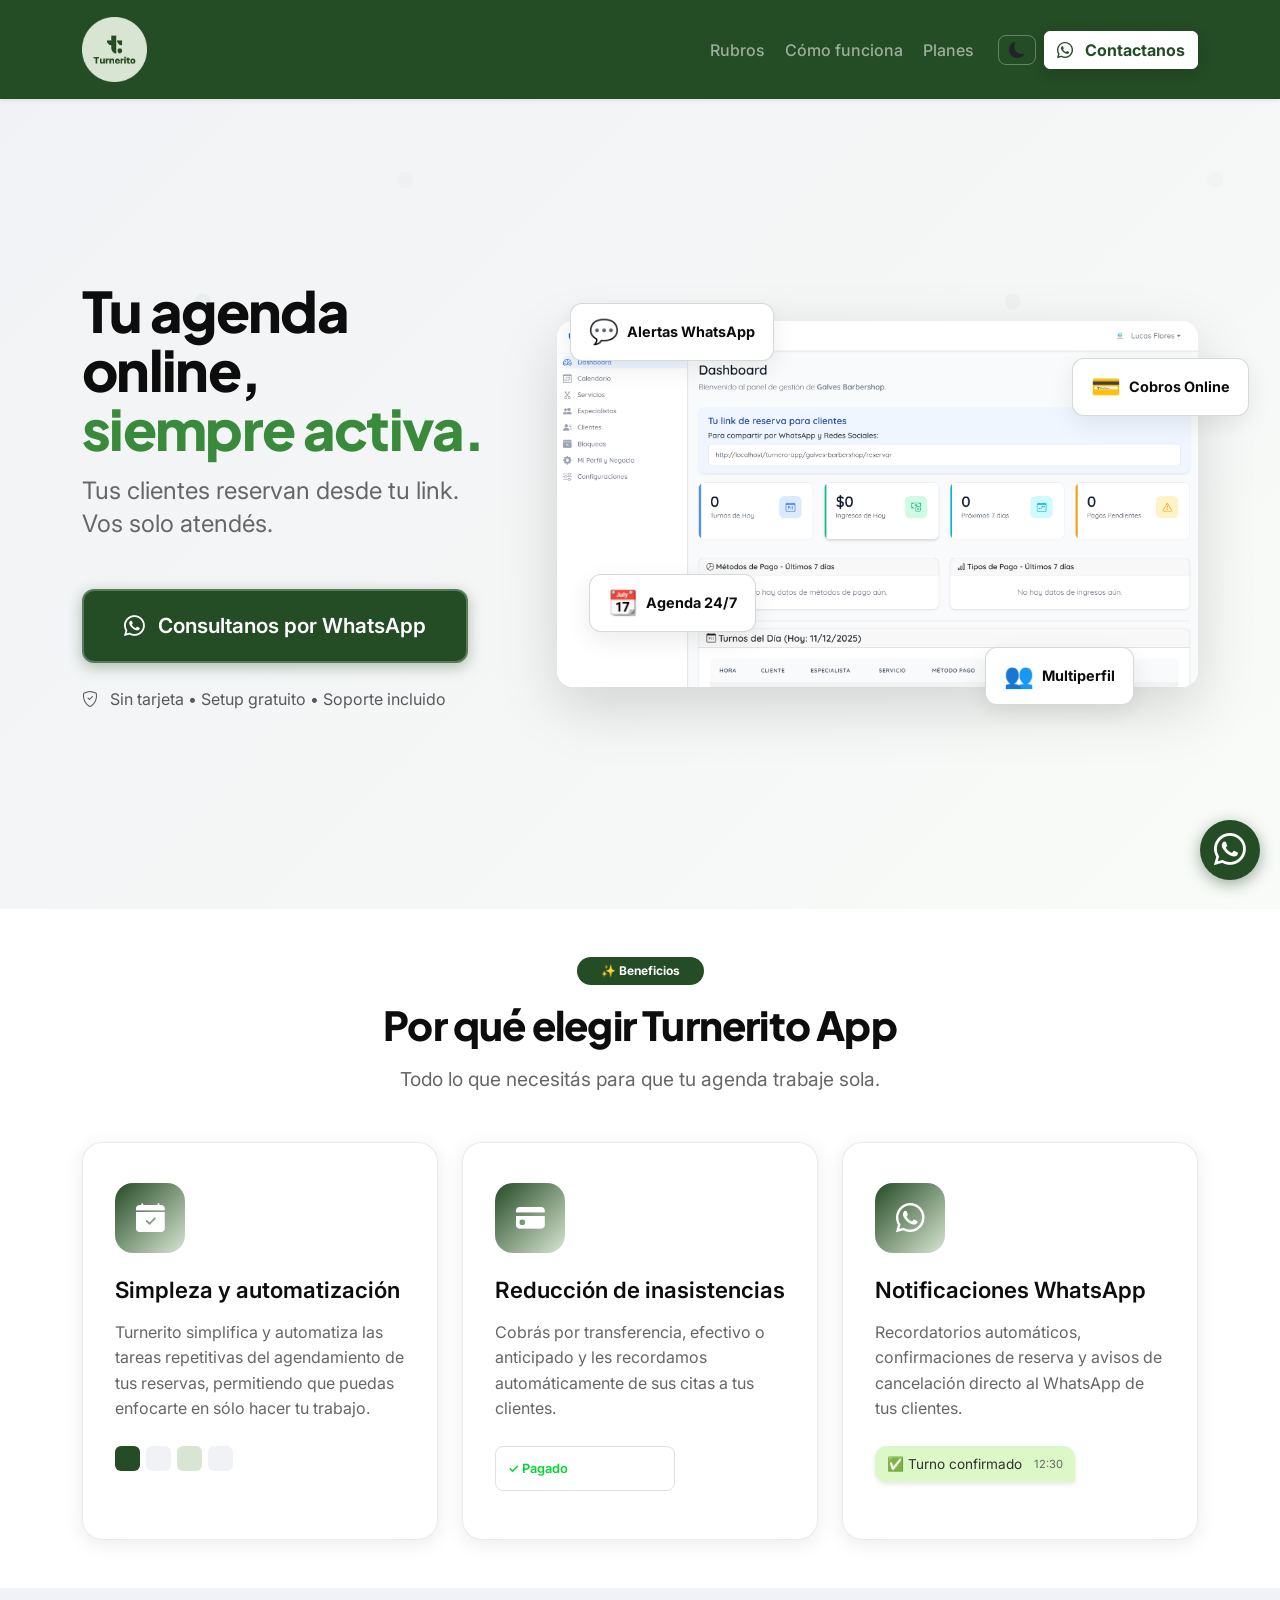
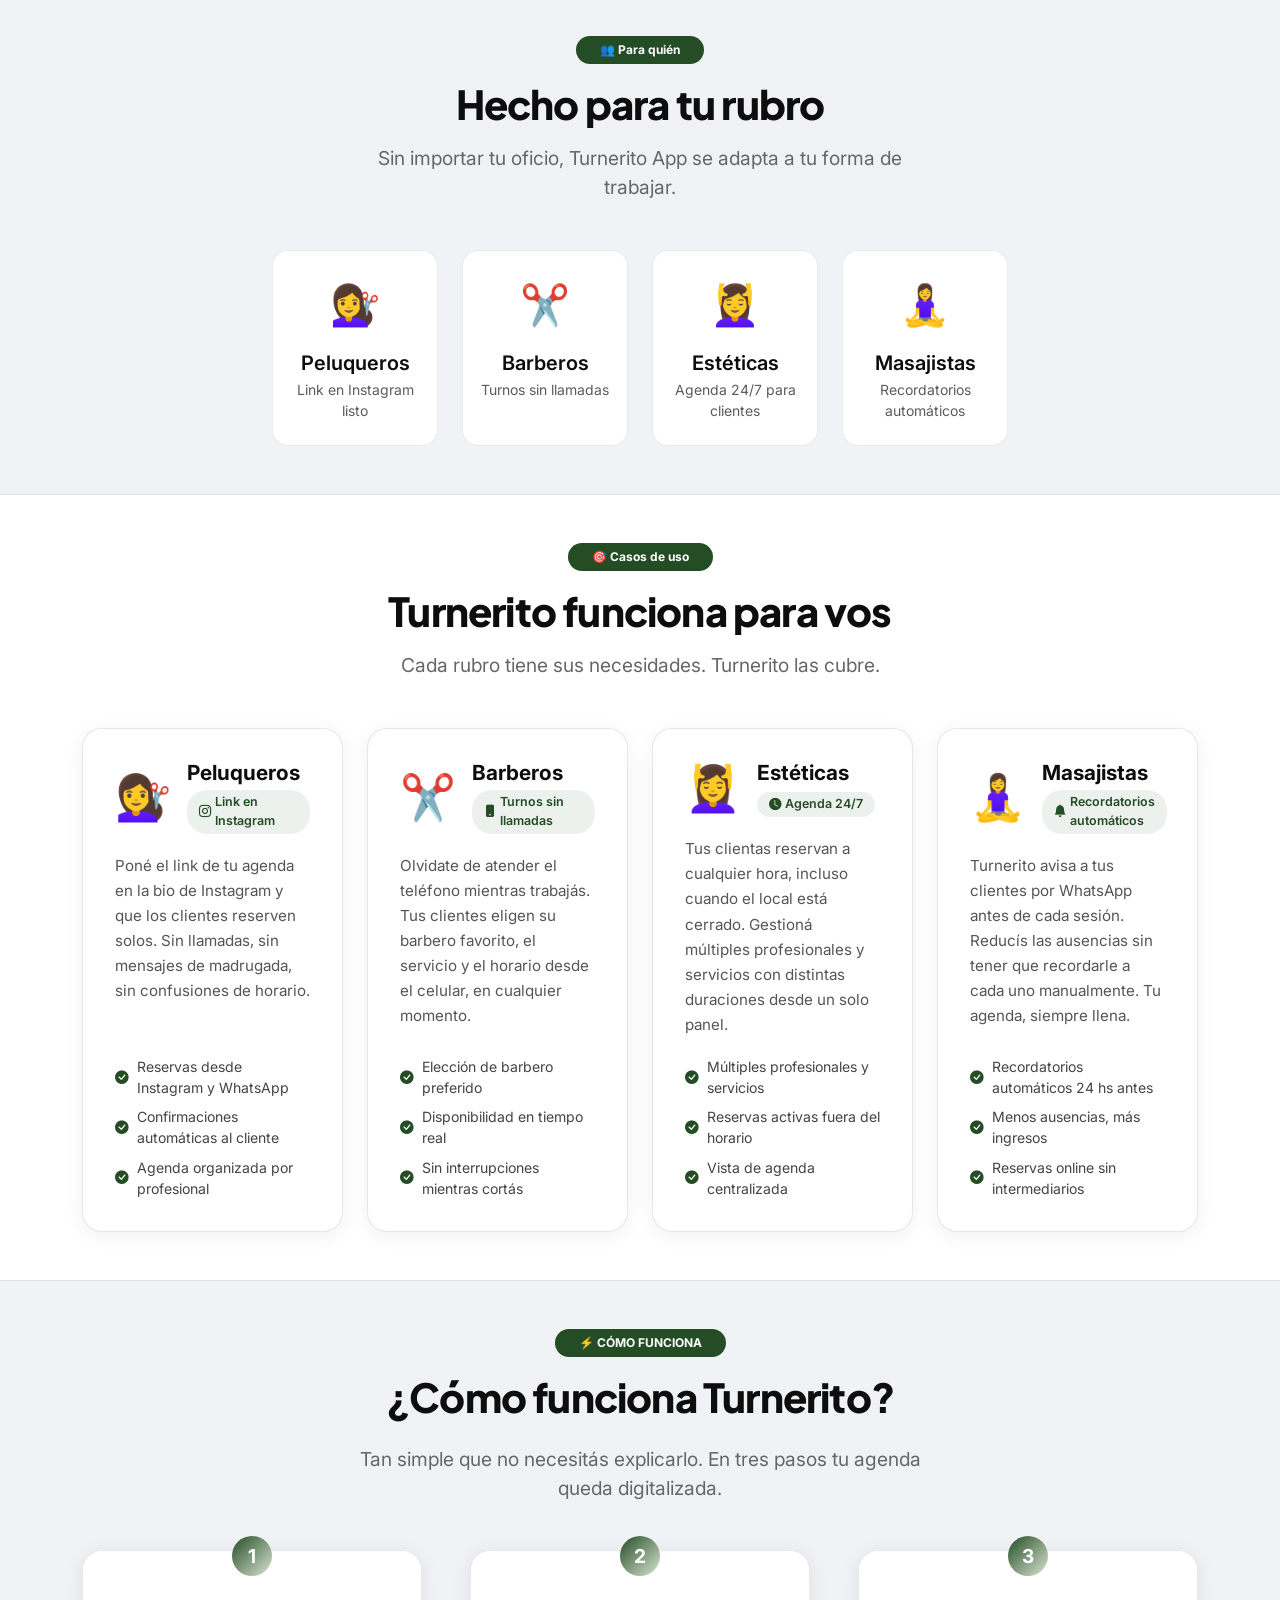
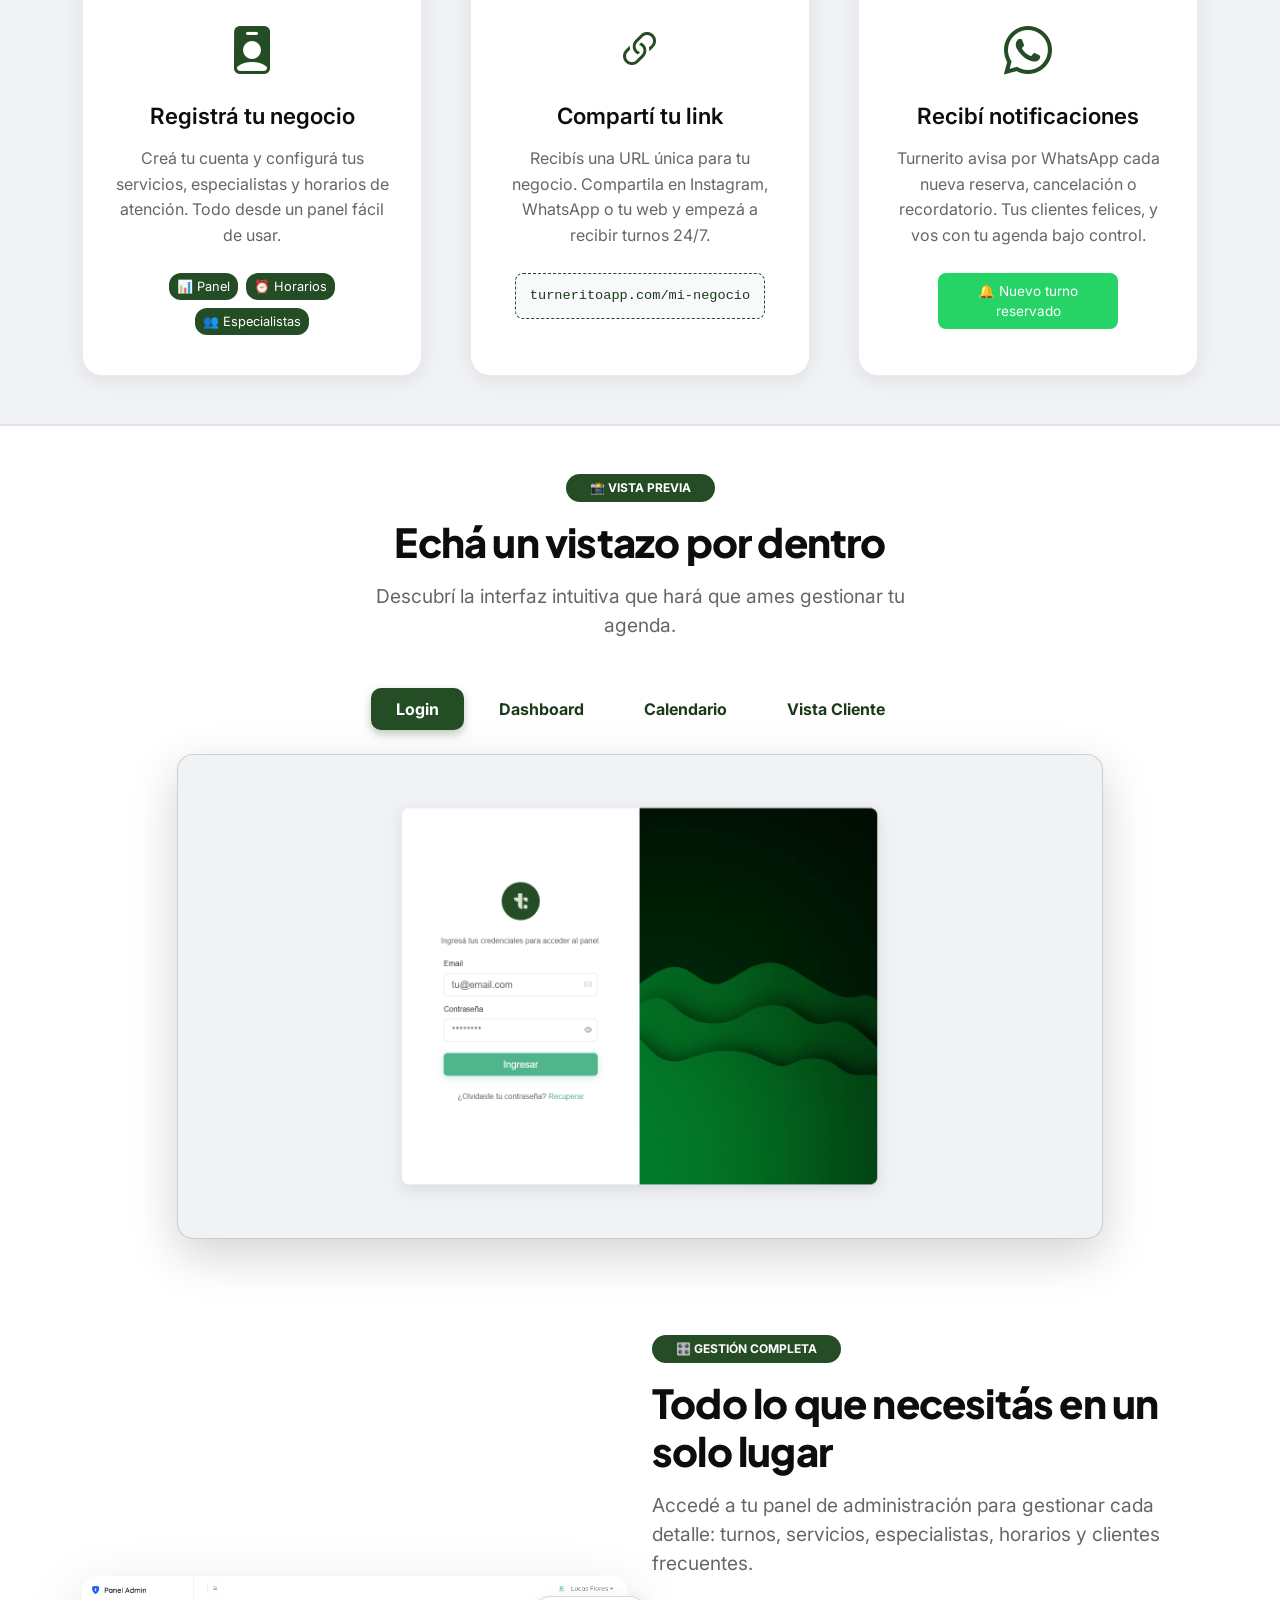
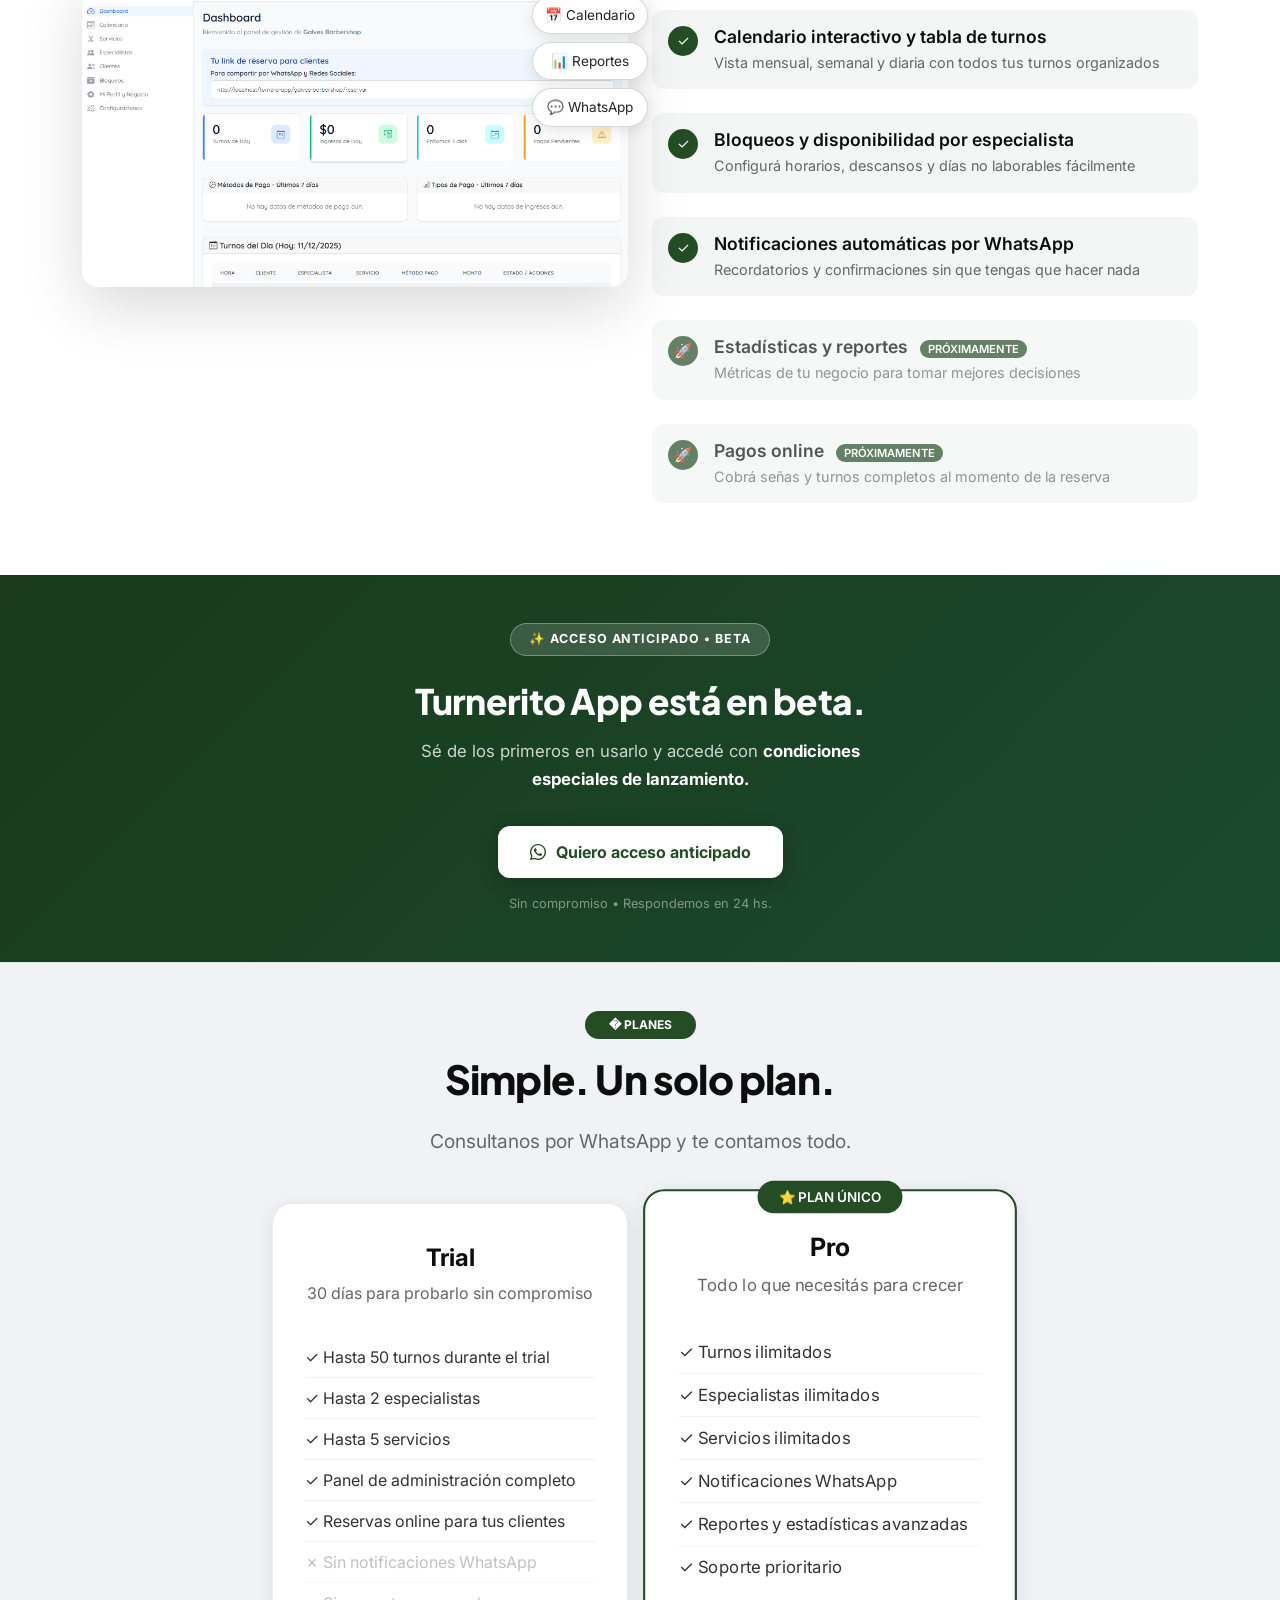
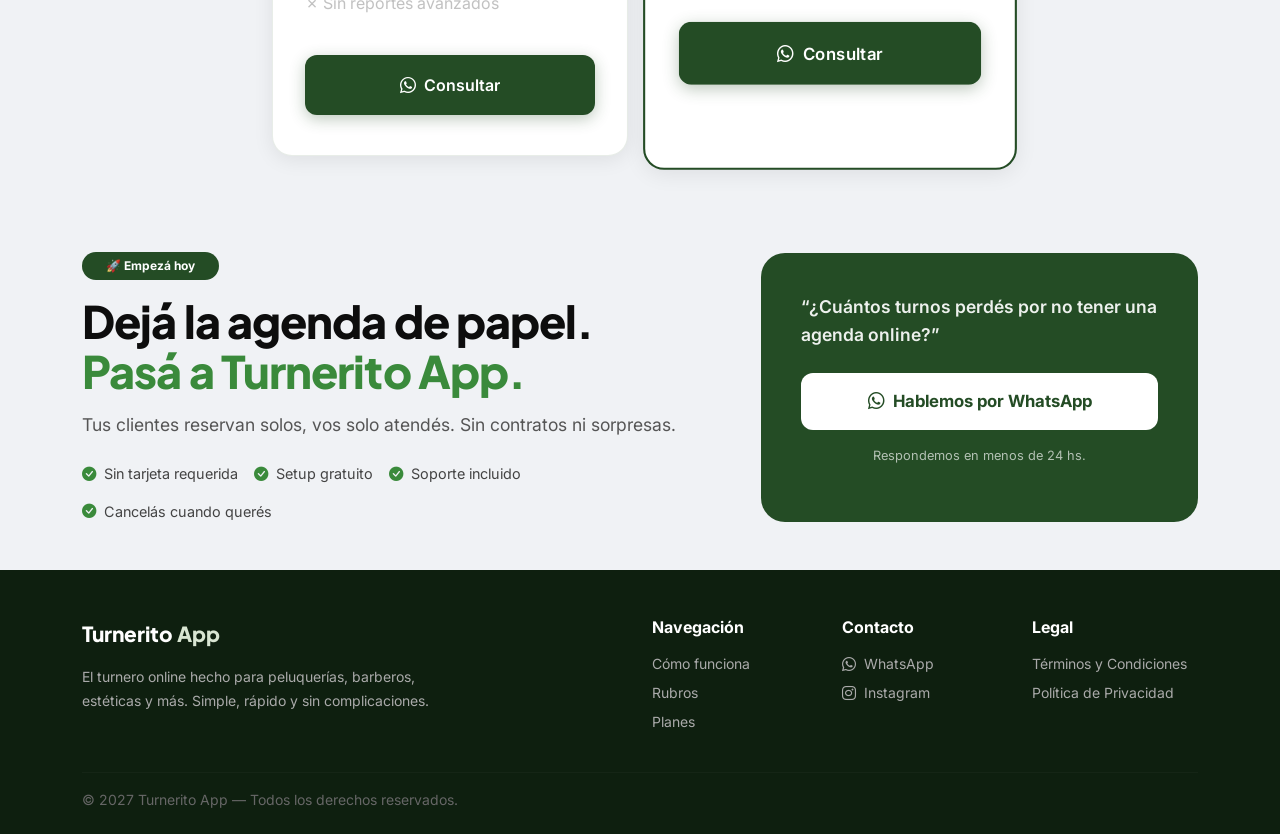
==== commit 256fbc04: "feat: se cambia precio de planes a boton Consultar" ====
--- a/index.html
+++ b/index.html
@@ -1632,11 +1632,11 @@
         <div class="text-center mb-5">
             <div class="section-badge mb-3">
                 <span class="badge text-white px-4 py-2 rounded-pill" style="background-color: #244C25;">
-                    💰 PRECIOS
+                    � PLANES
                 </span>
             </div>
             <h2 class="section-title mb-4">Simple. Un solo plan.</h2>
-            <p class="section-subtitle mb-5">Probá gratis 30 días. Si te convence, activás el Plan Pro y seguís creciendo.</p>
+            <p class="section-subtitle mb-5">Consultanos por WhatsApp y te contamos todo.</p>
         </div>
 
         <div class="row g-4 justify-content-center">
@@ -1647,10 +1647,7 @@
                     <div class="pricing-header">
                         <h3 class="pricing-title">Trial</h3>
                         <div class="pricing-subtitle">30 días para probarlo sin compromiso</div>
-                        <div class="pricing-price">
-                            <span class="price-amount">$0</span>
-                            <span class="price-period">/30 días</span>
-                        </div>
+
                     </div>
                     <div class="pricing-features">
                         <div class="feature">✓ Hasta 50 turnos durante el trial</div>
@@ -1661,11 +1658,11 @@
                         <div class="feature-disabled">✗ Sin notificaciones WhatsApp</div>
                         <div class="feature-disabled">✗ Sin reportes avanzados</div>
                     </div>
-                    <a href="https://wa.me/5493515303017?text=Hola!%20Quiero%20comenzar%20con%20Turnerito%20%F0%9F%93%85"
+                    <a href="https://wa.me/5493515303017?text=Hola!%20Quiero%20consultar%20sobre%20Turnerito%20%F0%9F%93%85"
                        class="pricing-btn btn-whatsapp"
                        target="_blank"
-                       onclick="gtag('event', 'click_whatsapp', { event_category: 'CTA', event_label: 'Pricing - Plan Gratis' });">
-                        <i class="bi bi-whatsapp"></i> Comenzar gratis
+                       onclick="gtag('event', 'click_whatsapp', { event_category: 'CTA', event_label: 'Pricing - Trial' });">
+                        <i class="bi bi-whatsapp"></i> Consultar
                     </a>
                 </div>
             </div>
@@ -1677,10 +1674,7 @@
                     <div class="pricing-header">
                         <h3 class="pricing-title">Pro</h3>
                         <div class="pricing-subtitle">Todo lo que necesitás para crecer</div>
-                        <div class="pricing-price">
-                            <span class="price-amount">$50.000</span>
-                            <span class="price-period">/mes</span>
-                        </div>
+
                     </div>
                     <div class="pricing-features">
                         <div class="feature">✓ Turnos ilimitados</div>
@@ -1694,7 +1688,7 @@
                        class="pricing-btn btn-whatsapp"
                        target="_blank"
                        onclick="gtag('event', 'click_whatsapp', { event_category: 'CTA', event_label: 'Pricing - Plan Pro' });">
-                        <i class="bi bi-whatsapp"></i> Activar Plan Pro
+                        <i class="bi bi-whatsapp"></i> Consultar
                     </a>
                 </div>
             </div>
--- a/css/dark-mode.css
+++ b/css/dark-mode.css
@@ -267,3 +267,16 @@
   background: rgba(110,231,183,0.12) !important;
   color: #6ee7b7 !important;
 }
+
+/* ── 22. Footer ─────────────────────────────────────────────── */
+/* En dark mode el footer iguala el color del navbar */
+[data-bs-theme="dark"] footer {
+  background-color: #1e293b !important;
+  border-top: 1px solid rgba(255,255,255,0.06);
+}
+[data-bs-theme="dark"] footer h6      { color: #f1f5f9 !important; }
+[data-bs-theme="dark"] footer p       { color: #94a3b8 !important; }
+[data-bs-theme="dark"] footer a       { color: #aaa !important; }
+[data-bs-theme="dark"] footer a:hover { color: #6ee7b7 !important; }
+[data-bs-theme="dark"] footer span    { color: #666 !important; }
+[data-bs-theme="dark"] footer hr      { border-color: rgba(255,255,255,0.08) !important; opacity: 1; }
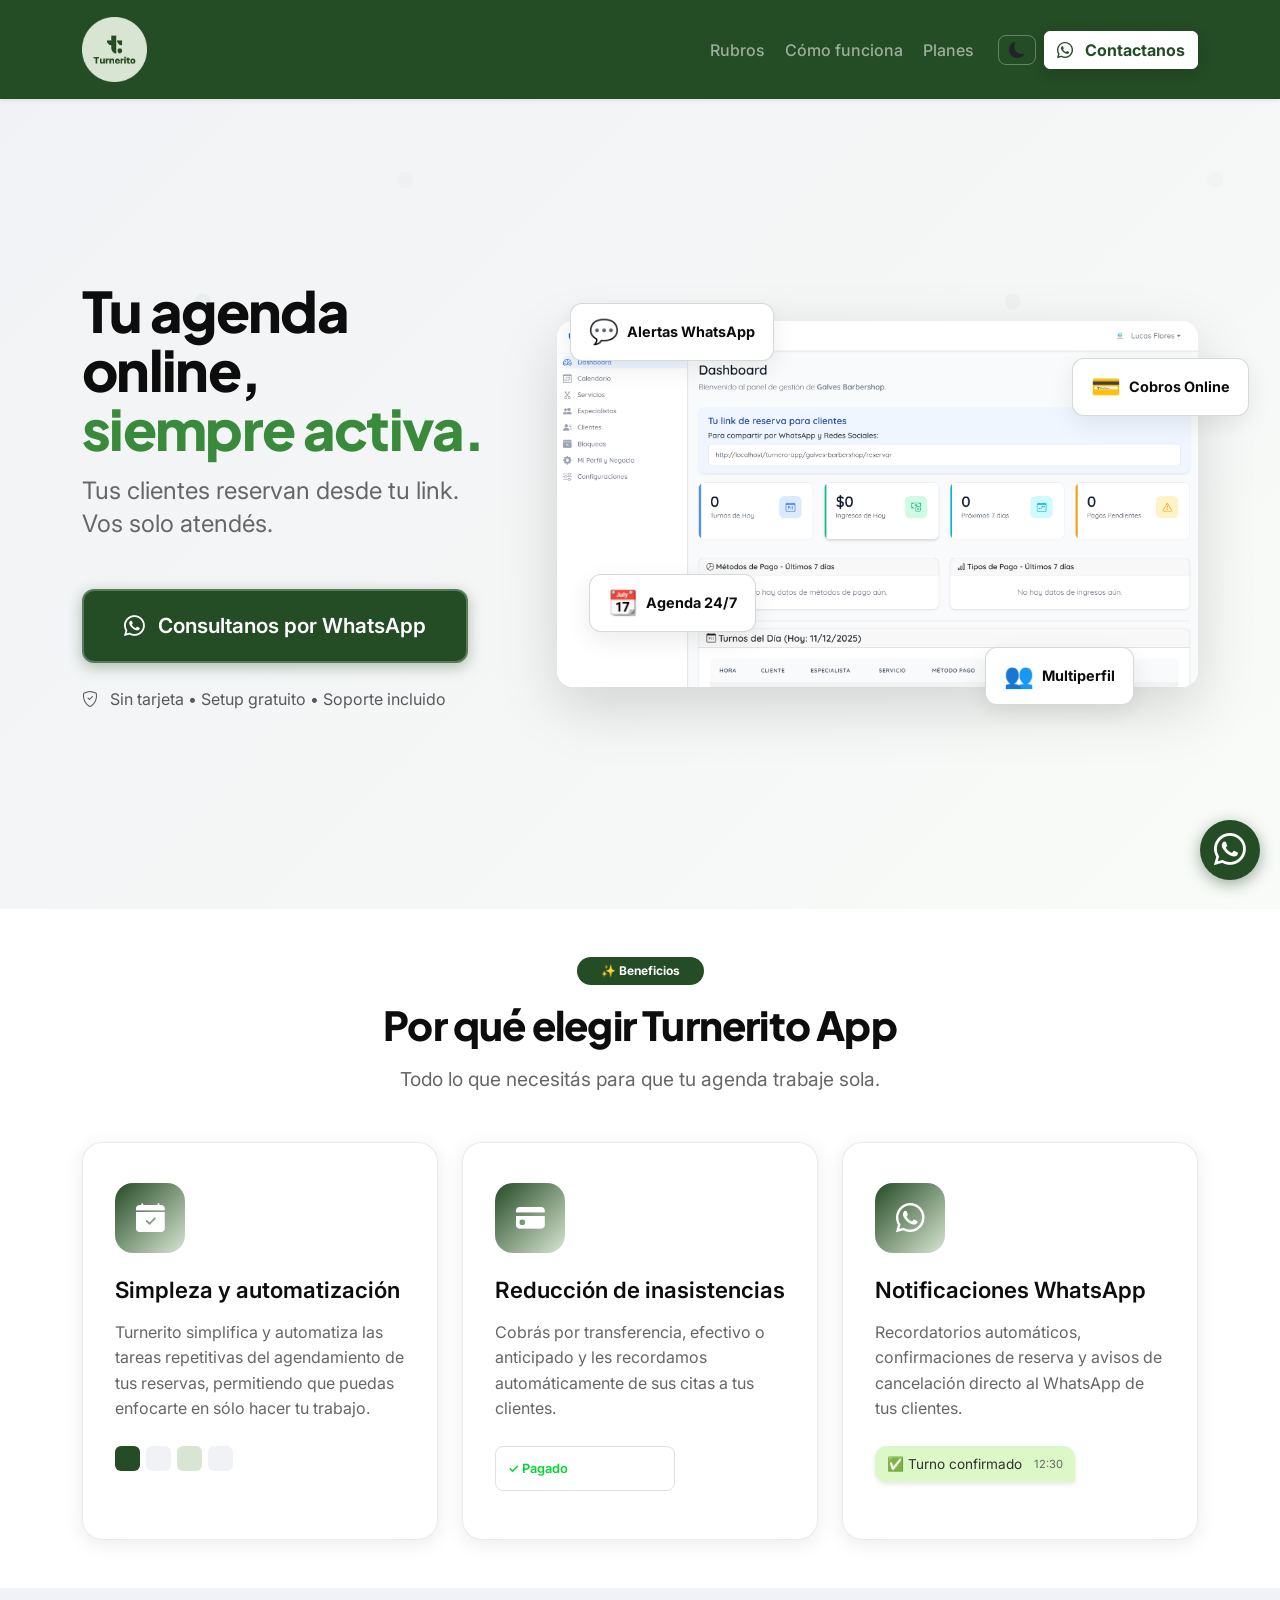
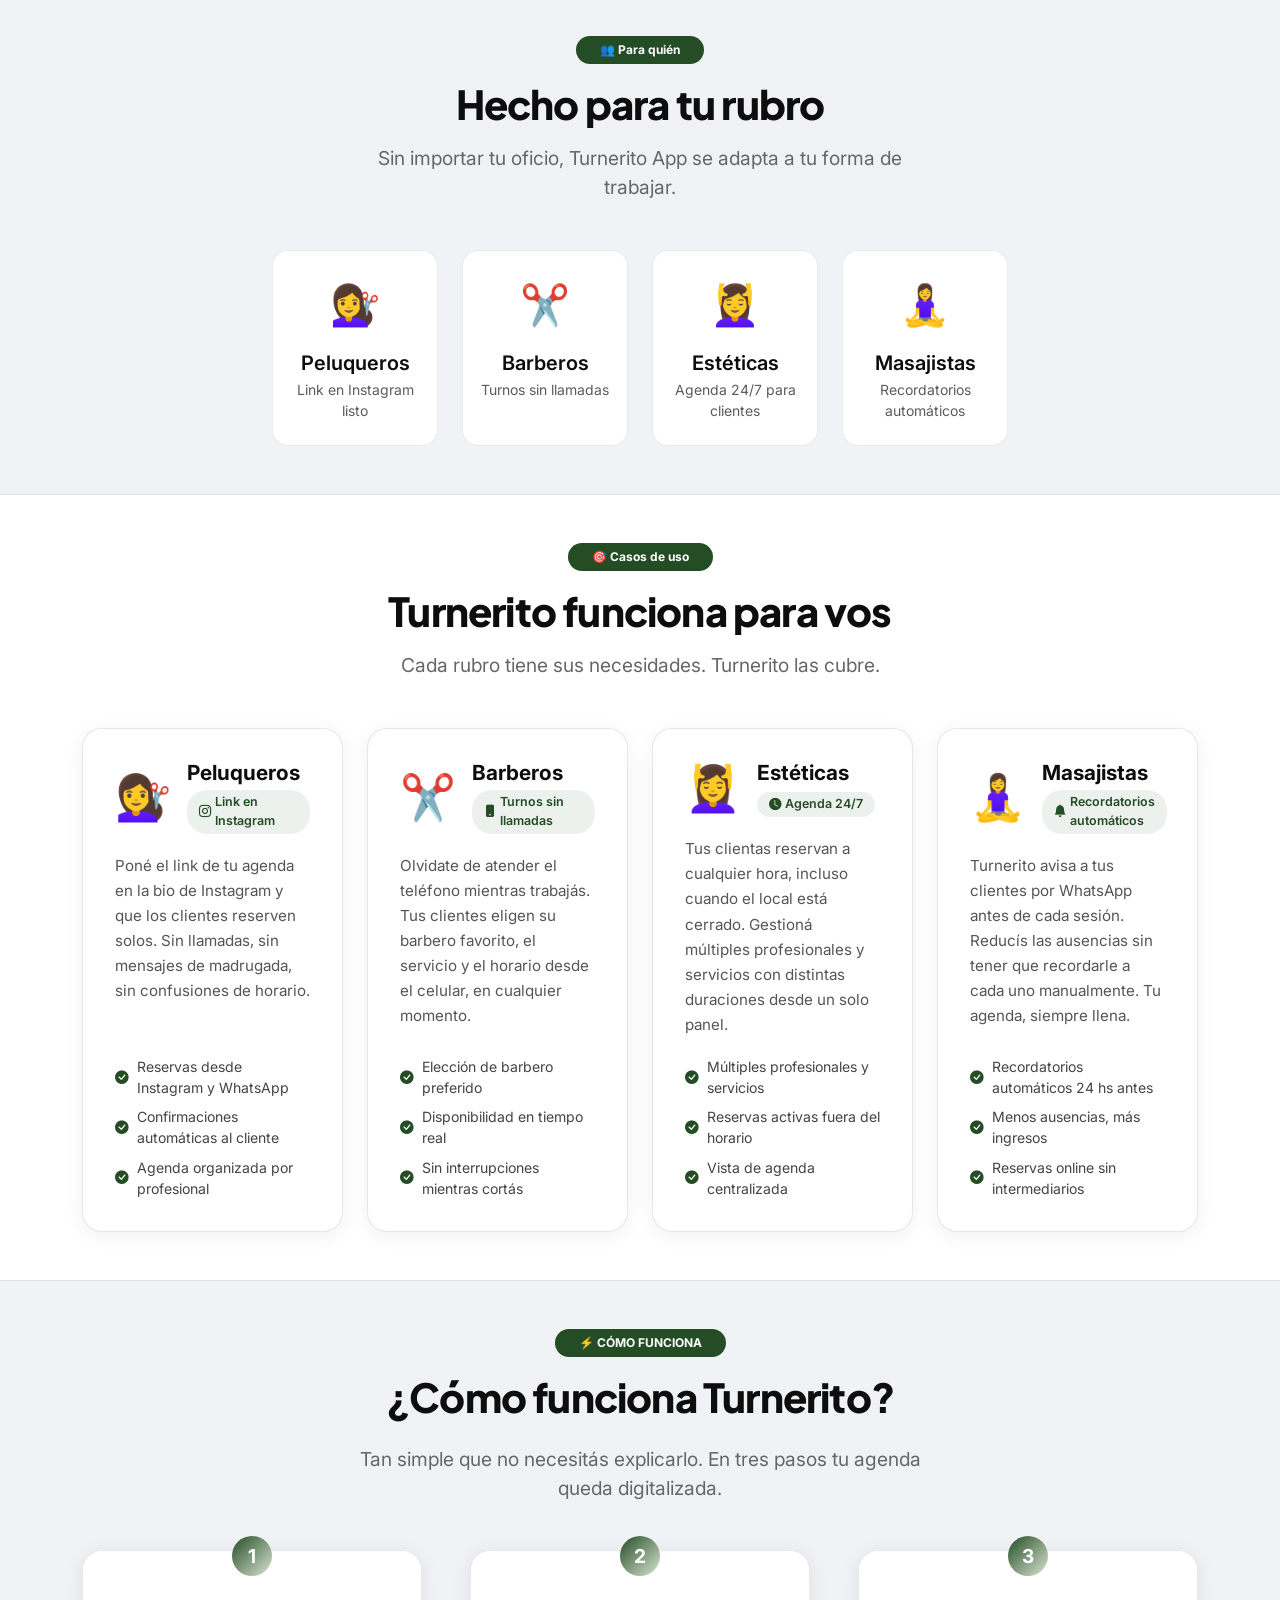
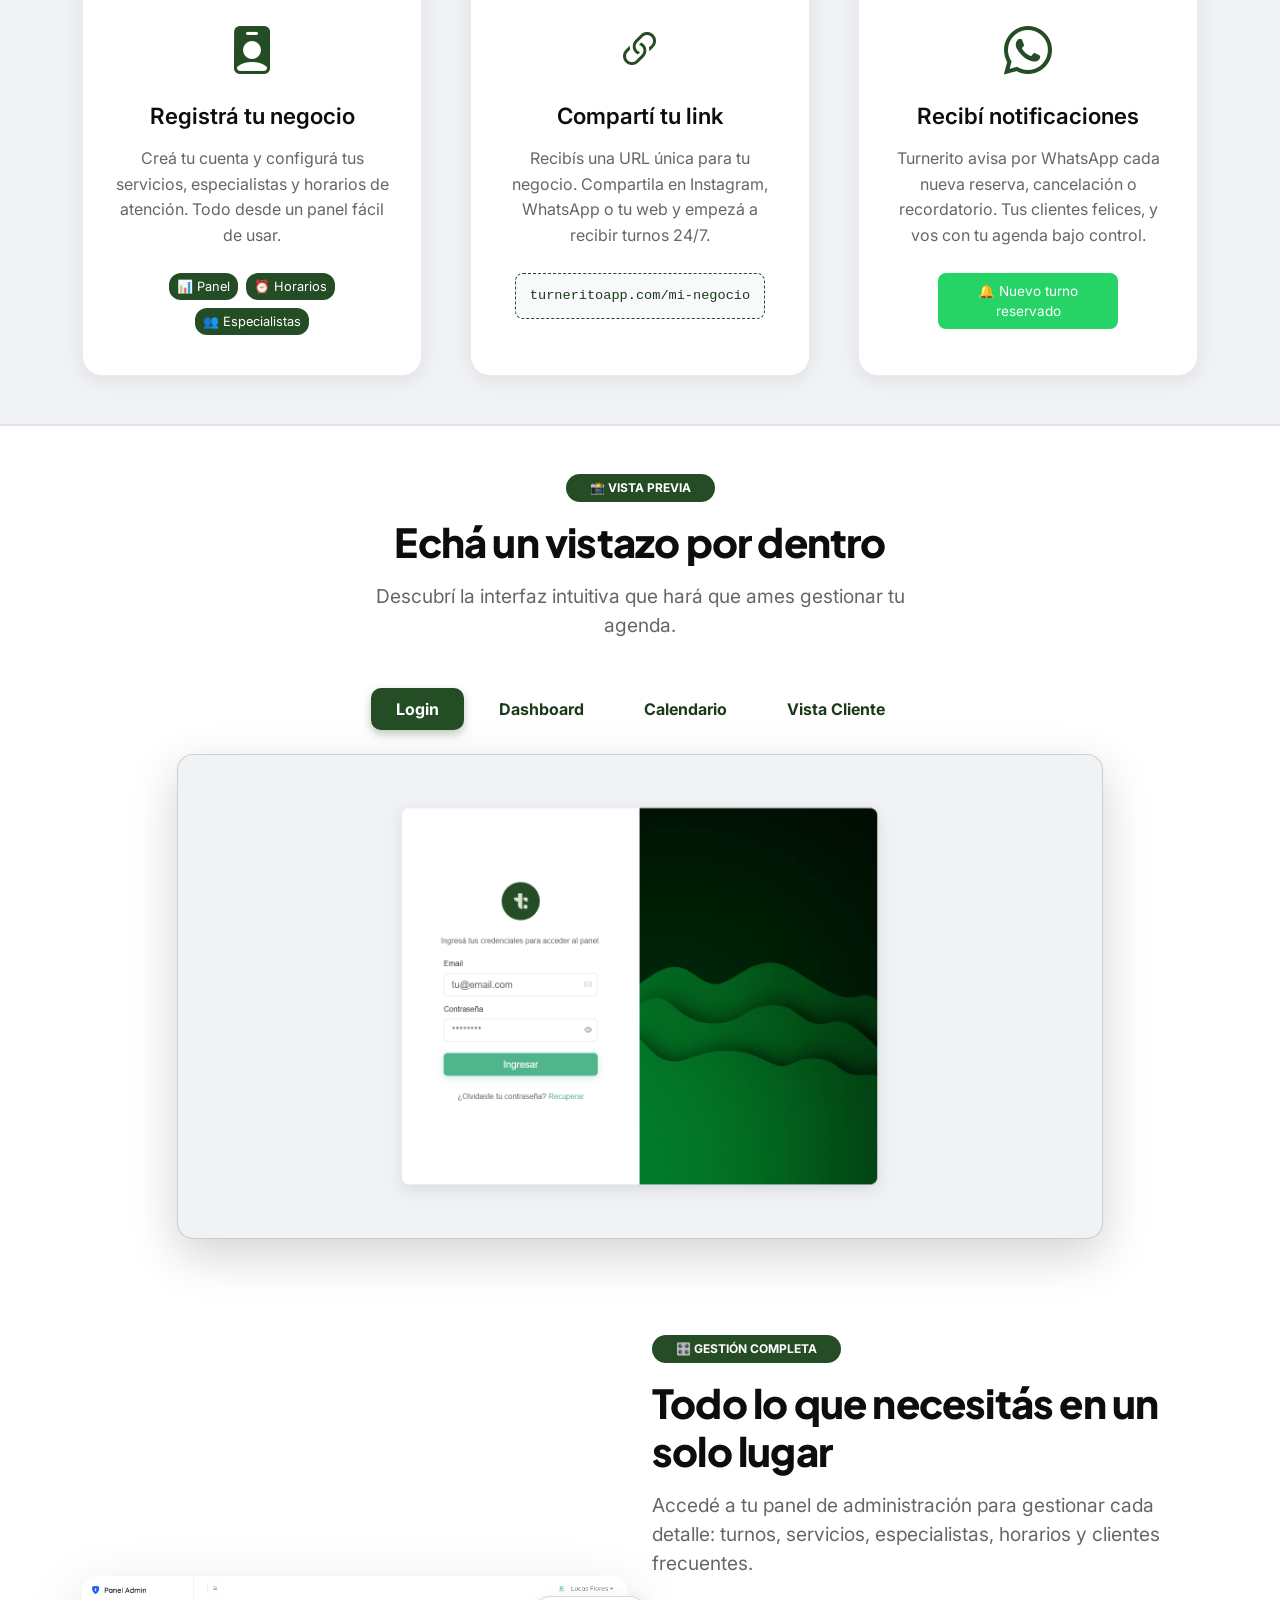
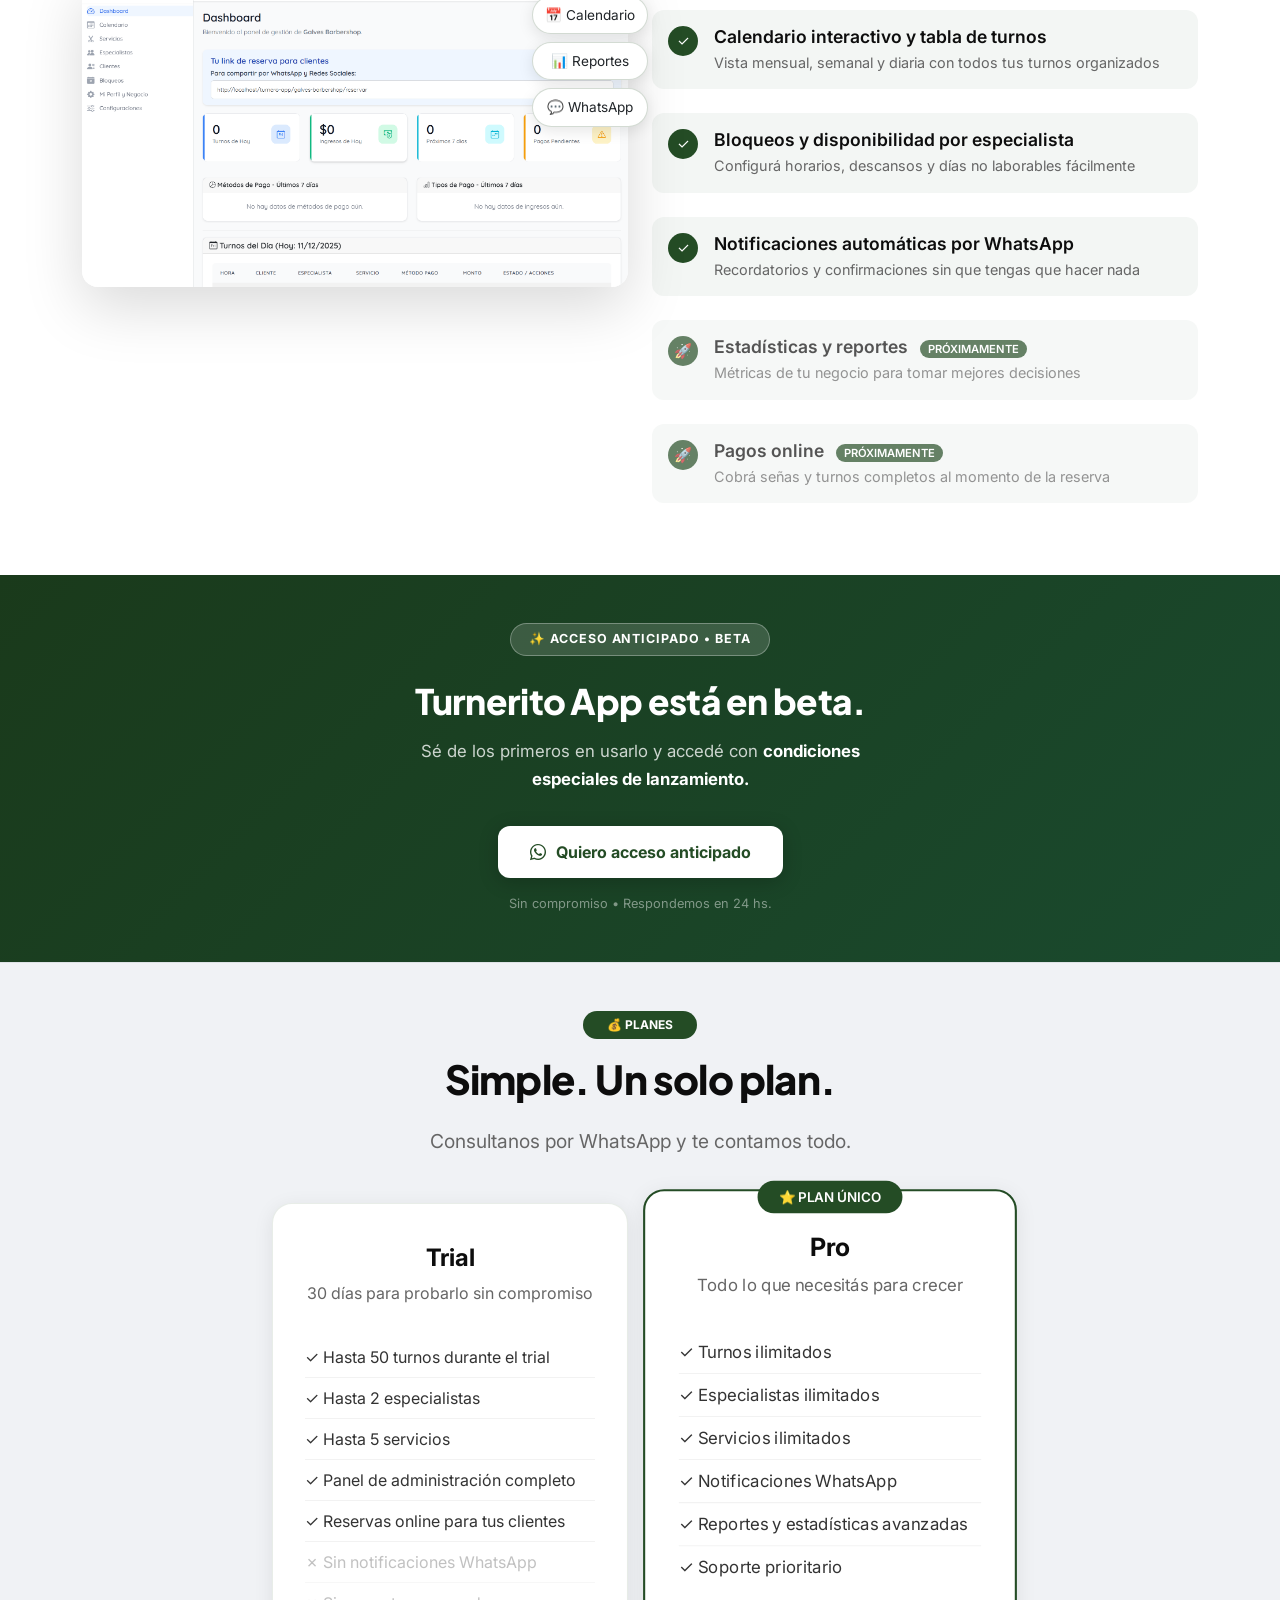
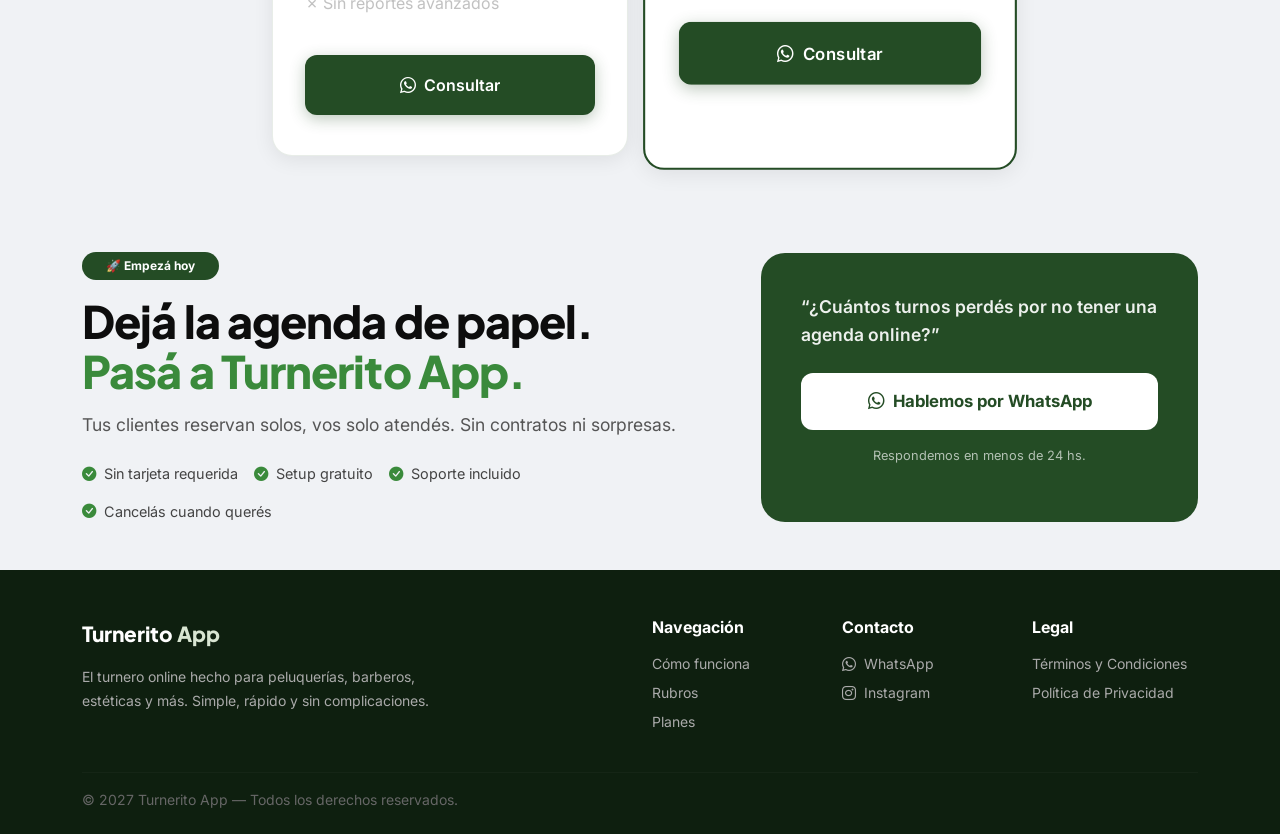
==== commit 44f9fa3e: "cambio" ====
--- a/index.html
+++ b/index.html
@@ -1632,7 +1632,7 @@
         <div class="text-center mb-5">
             <div class="section-badge mb-3">
                 <span class="badge text-white px-4 py-2 rounded-pill" style="background-color: #244C25;">
-                    � PLANES
+                    💰 PLANES
                 </span>
             </div>
             <h2 class="section-title mb-4">Simple. Un solo plan.</h2>
